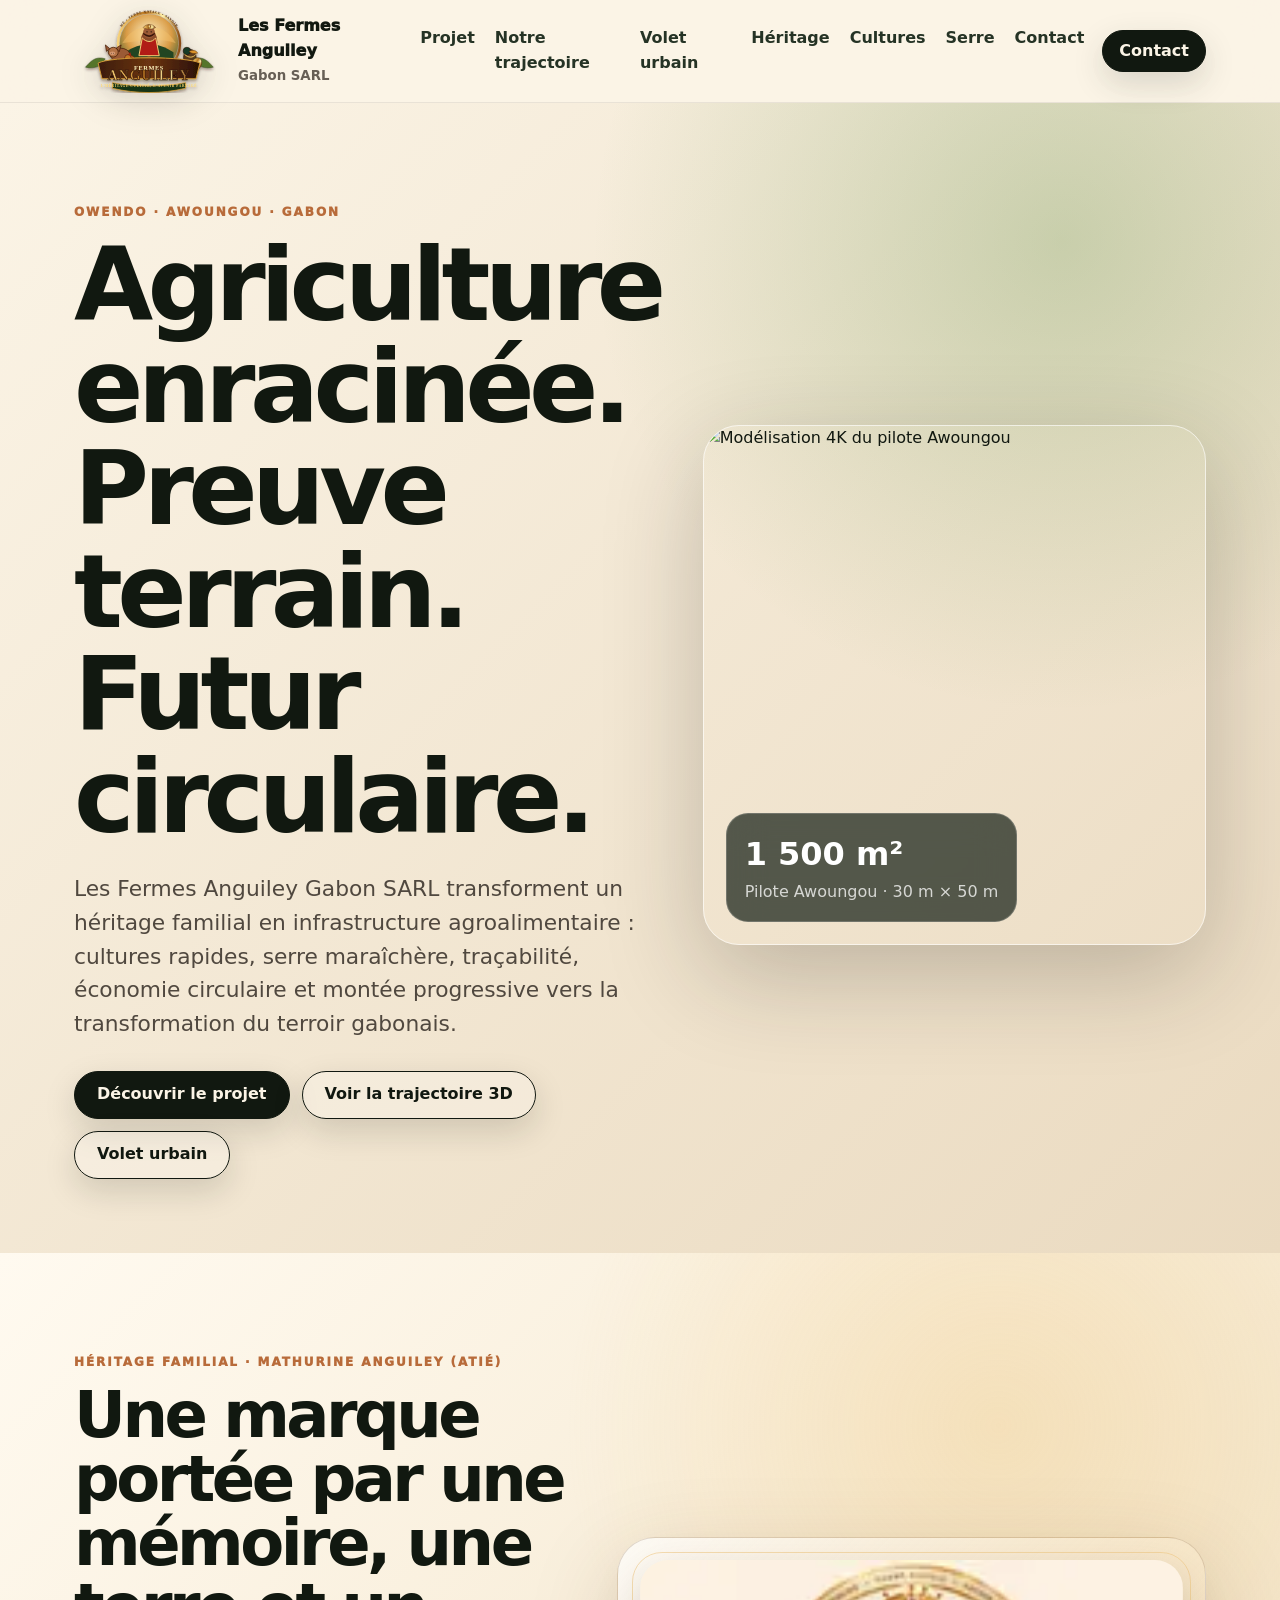
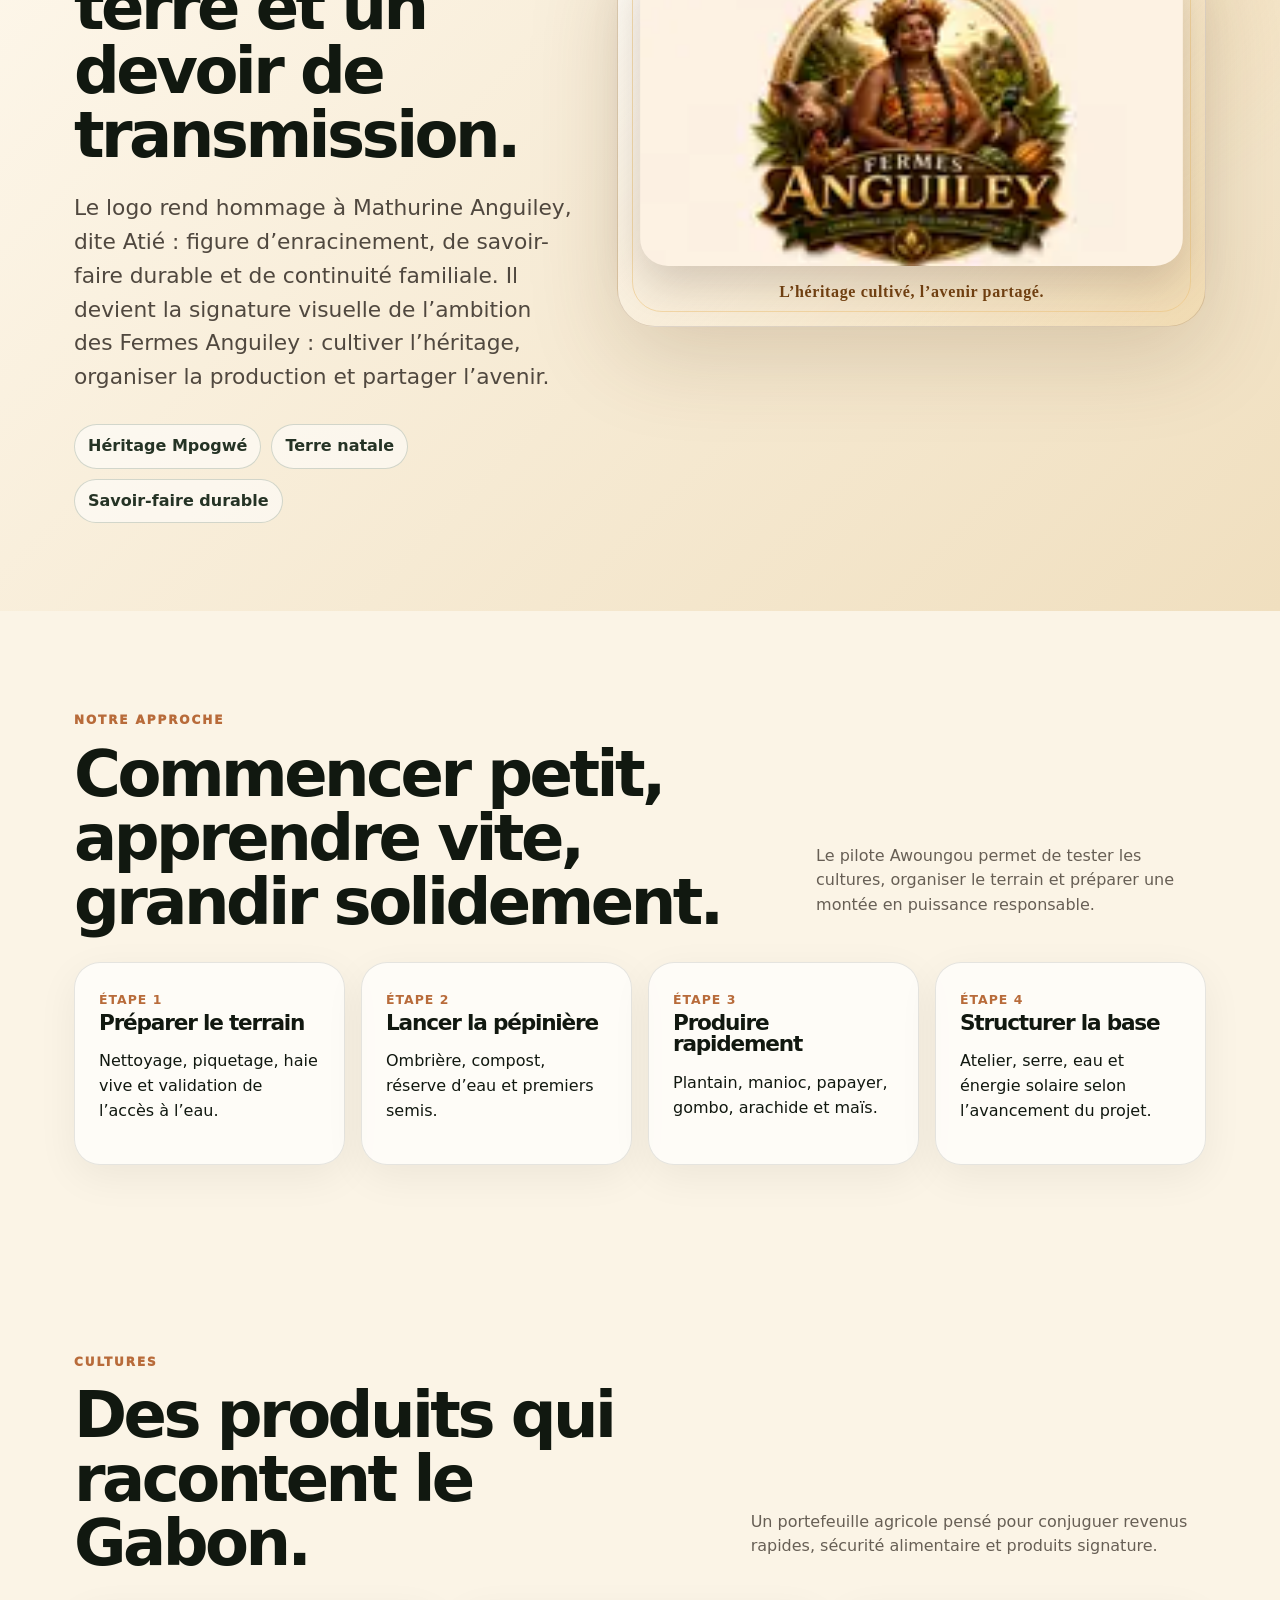
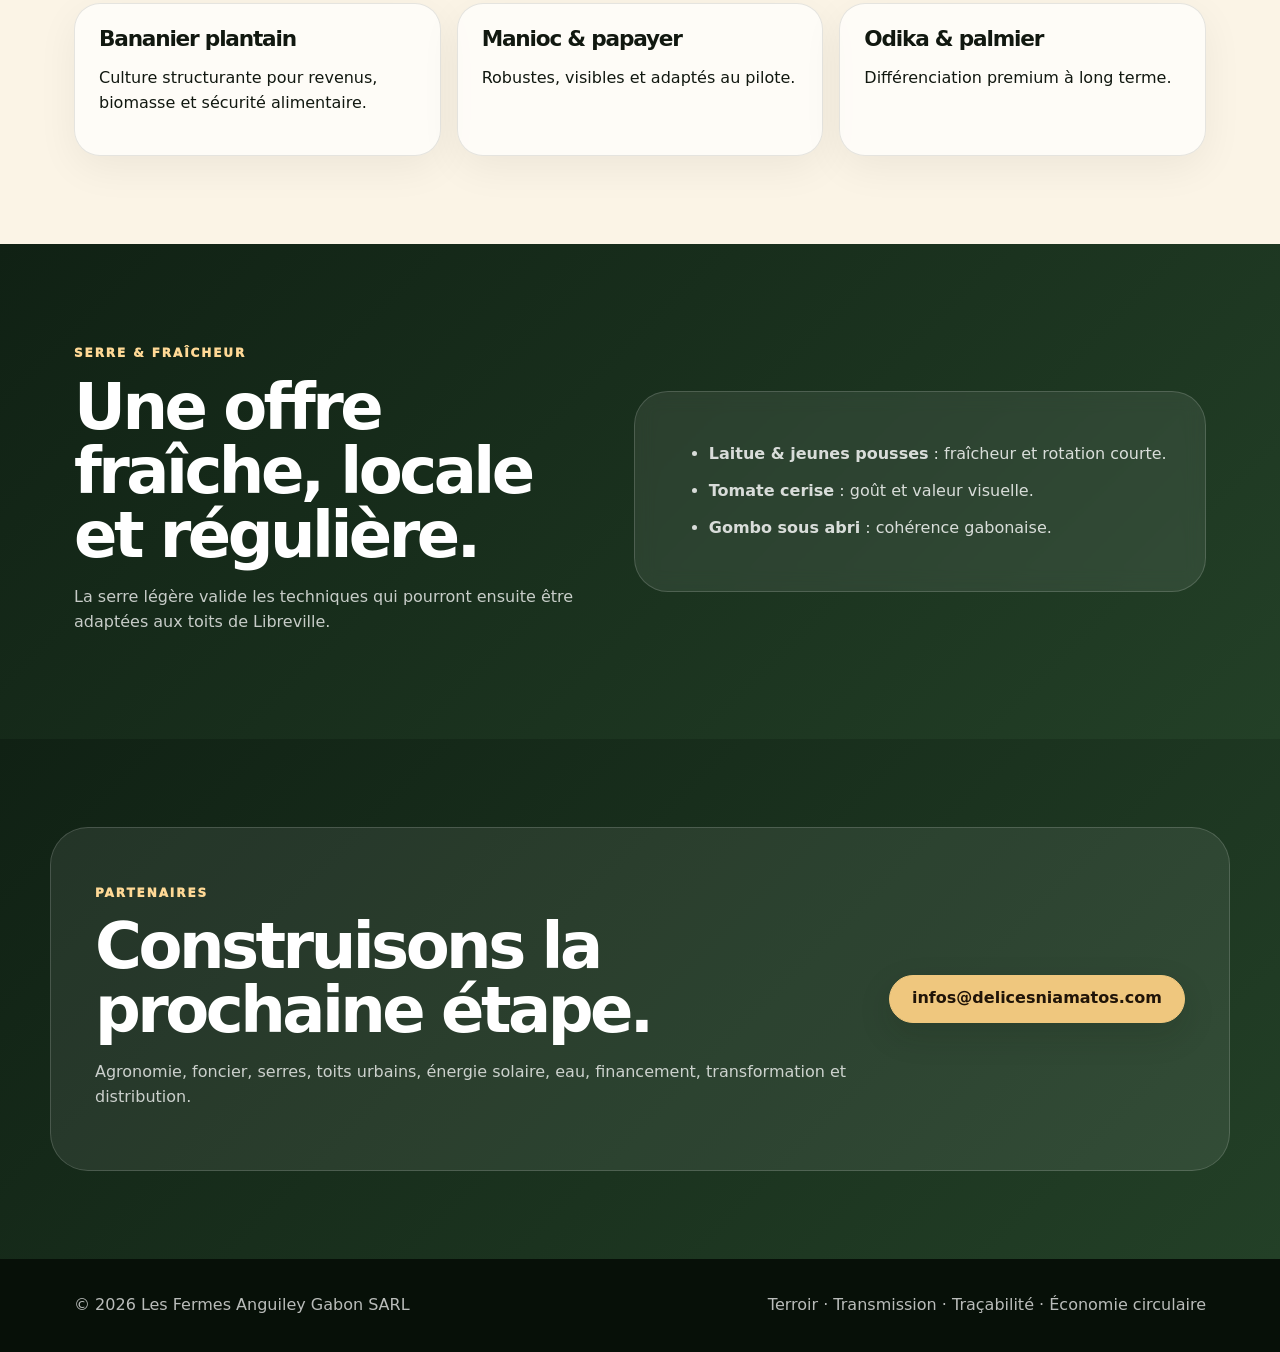
==== index.html @ ffd106e3 "Ajoute hommage Mathurine Anguiley en accueil" ====
<!doctype html>
<html lang="fr"><head><meta charset="utf-8"><meta name="viewport" content="width=device-width,initial-scale=1"><title>Les Fermes Anguiley Gabon SARL — Pilote agricole, serre & terroir gabonais</title><meta name="description" content="Site officiel des Fermes Anguiley Gabon SARL."><meta name="theme-color" content="#123f28"><link rel="icon" href="assets/logo.svg?v=mathurine-2026-08-09"><link rel="stylesheet" href="assets/styles.css?v=mathurine-2026-08-09"></head><body><header class="nav"><div class="wrap navin"><a class="brand" href="#top"><img class="logo" src="assets/logo.svg?v=mathurine-2026-08-09" alt="Logo officiel Fermes Anguiley"><span>Les Fermes Anguiley<br><small>Gabon SARL</small></span></a><nav class="menu" aria-label="Navigation principale"><a href="#preuve">Projet</a><a href="notre-trajectoire.html">Notre trajectoire</a><a href="volet-urbain.html">Volet urbain</a><a href="#mathurine">Héritage</a><a href="#cultures">Cultures</a><a href="#serre">Serre</a><a href="#partenaires">Contact</a></nav><a class="btn mini" href="mailto:infos@delicesniamatos.com">Contact</a></div></header><main id="top"><section class="hero"><div class="wrap hero-grid"><div class="hero-copy"><p class="eyebrow">Owendo · Awoungou · Gabon</p><h1>Agriculture enracinée. Preuve terrain. Futur circulaire.</h1><p class="lead">Les Fermes Anguiley Gabon SARL transforment un héritage familial en infrastructure agroalimentaire : cultures rapides, serre maraîchère, traçabilité, économie circulaire et montée progressive vers la transformation du terroir gabonais.</p><div class="actions"><a class="btn" href="#preuve">Découvrir le projet</a><a class="btn ghost" href="notre-trajectoire.html">Voir la trajectoire 3D</a><a class="btn ghost" href="volet-urbain.html">Volet urbain</a></div></div><aside class="hero-visual"><img src="https://DelicesNiamatos.github.io/amenagement-awoungou/assets/awoungou-render-bonifie-4k-github.jpg" alt="Modélisation 4K du pilote Awoungou"><div class="glass"><b>1 500 m²</b><span>Pilote Awoungou · 30 m × 50 m</span></div></aside></div></section><section id="mathurine" class="section mathurine"><div class="wrap mathurine-grid"><div class="mathurine-copy"><p class="eyebrow">Héritage familial · Mathurine Anguiley (Atié)</p><h2>Une marque portée par une mémoire, une terre et un devoir de transmission.</h2><p class="lead">Le logo rend hommage à Mathurine Anguiley, dite Atié : figure d’enracinement, de savoir-faire durable et de continuité familiale. Il devient la signature visuelle de l’ambition des Fermes Anguiley : cultiver l’héritage, organiser la production et partager l’avenir.</p><div class="heritage-points"><span>Héritage Mpogwé</span><span>Terre natale</span><span>Savoir-faire durable</span></div></div><figure class="mathurine-logo-card"><img src="assets/mathurine-anguiley-logo.svg?v=2026-08-09" alt="Logo hommage à Mathurine Anguiley Atié"><figcaption>L’héritage cultivé, l’avenir partagé.</figcaption></figure></div></section><section id="preuve" class="section proof"><div class="wrap"><div class="section-head"><div><p class="eyebrow">Notre approche</p><h2>Commencer petit, apprendre vite, grandir solidement.</h2></div><p class="headnote">Le pilote Awoungou permet de tester les cultures, organiser le terrain et préparer une montée en puissance responsable.</p></div><div class="cards four"><article><strong>Étape 1</strong><h3>Préparer le terrain</h3><p>Nettoyage, piquetage, haie vive et validation de l’accès à l’eau.</p></article><article><strong>Étape 2</strong><h3>Lancer la pépinière</h3><p>Ombrière, compost, réserve d’eau et premiers semis.</p></article><article><strong>Étape 3</strong><h3>Produire rapidement</h3><p>Plantain, manioc, papayer, gombo, arachide et maïs.</p></article><article><strong>Étape 4</strong><h3>Structurer la base</h3><p>Atelier, serre, eau et énergie solaire selon l’avancement du projet.</p></article></div></div></section><section id="cultures" class="section"><div class="wrap"><div class="section-head"><div><p class="eyebrow">Cultures</p><h2>Des produits qui racontent le Gabon.</h2></div><p class="headnote">Un portefeuille agricole pensé pour conjuguer revenus rapides, sécurité alimentaire et produits signature.</p></div><div class="cards three"><article><h3>Bananier plantain</h3><p>Culture structurante pour revenus, biomasse et sécurité alimentaire.</p></article><article><h3>Manioc & papayer</h3><p>Robustes, visibles et adaptés au pilote.</p></article><article><h3>Odika & palmier</h3><p>Différenciation premium à long terme.</p></article></div></div></section><section id="serre" class="section greenhouse"><div class="wrap split"><div><p class="eyebrow light">Serre & fraîcheur</p><h2>Une offre fraîche, locale et régulière.</h2><p class="mt">La serre légère valide les techniques qui pourront ensuite être adaptées aux toits de Libreville.</p></div><div class="system-card"><ul><li><b>Laitue & jeunes pousses</b> : fraîcheur et rotation courte.</li><li><b>Tomate cerise</b> : goût et valeur visuelle.</li><li><b>Gombo sous abri</b> : cohérence gabonaise.</li></ul></div></div></section><section id="partenaires" class="section partners"><div class="wrap contact"><div><p class="eyebrow light">Partenaires</p><h2>Construisons la prochaine étape.</h2><p class="mt">Agronomie, foncier, serres, toits urbains, énergie solaire, eau, financement, transformation et distribution.</p></div><a class="btn lightbtn" href="mailto:infos@delicesniamatos.com?subject=Partenariat%20Les%20Fermes%20Anguiley%20Gabon%20SARL">infos@delicesniamatos.com</a></div></section></main><footer><div class="wrap foot"><span>© 2026 Les Fermes Anguiley Gabon SARL</span><span>Terroir · Transmission · Traçabilité · Économie circulaire</span></div></footer></body></html>
---- assets/styles.css ----
:root{--cream:#fbf4e6;--ink:#111810;--muted:#675f55;--green:#123f28;--green2:#6f9a57;--gold:#efc77e;--clay:#b86b3a;--white:#fffaf0;--max:1180px}*{box-sizing:border-box}html{scroll-behavior:smooth}body{margin:0;background:var(--cream);color:var(--ink);font-family:Inter,ui-sans-serif,system-ui,-apple-system,Segoe UI,sans-serif;line-height:1.55}img{max-width:100%}h1,h2,h3{margin:0;line-height:1;letter-spacing:-.055em}h1{font-size:clamp(3rem,8vw,7.8rem)}h2{font-size:clamp(2.1rem,5vw,4.8rem)}h3{font-size:1.35rem}.wrap{max-width:var(--max);margin:auto;padding:0 24px}.nav{position:sticky;top:0;z-index:50;background:rgba(251,244,230,.84);backdrop-filter:blur(18px);border-bottom:1px solid rgba(17,24,16,.08)}.navin{height:102px;display:flex;align-items:center;justify-content:space-between;gap:18px}.brand{display:flex;align-items:center;gap:14px;text-decoration:none;color:inherit;font-weight:950}.logo{width:150px;height:86px;object-fit:contain;display:block;background:transparent!important;border-radius:0!important;filter:drop-shadow(0 8px 16px rgba(17,24,16,.18))}.brand small{color:var(--muted);font-weight:750}.menu{display:flex;gap:20px}.menu a{text-decoration:none;font-weight:850;color:#253325}.btn{display:inline-flex;align-items:center;justify-content:center;min-height:48px;padding:0 22px;border-radius:999px;border:1px solid var(--ink);background:var(--ink);color:var(--cream);text-decoration:none;font-weight:900;box-shadow:0 12px 32px rgba(17,24,16,.15)}.btn.ghost{background:rgba(255,255,255,.22);color:var(--ink)}.btn.mini{min-height:42px;padding:0 16px}.lightbtn{background:var(--gold);border-color:var(--gold);color:#201408}.hero{position:relative;overflow:hidden;padding:88px 0 74px;background:radial-gradient(circle at 83% 12%,rgba(111,154,87,.32),transparent 32%),linear-gradient(135deg,#fbf4e6,#eadac0)}.hero-grid,.split{display:grid;grid-template-columns:.95fr 1.05fr;gap:42px;align-items:center}.eyebrow{letter-spacing:.16em;text-transform:uppercase;font-size:.75rem;font-weight:950;color:var(--clay)}.eyebrow.light{color:#ffd996}.lead{font-size:clamp(1.08rem,2vw,1.36rem);max-width:720px;margin:24px 0 30px;color:#50483f}.actions{display:flex;gap:12px;flex-wrap:wrap}.hero-visual{position:relative;border-radius:36px;overflow:hidden;min-height:520px;box-shadow:0 30px 100px rgba(32,30,20,.24);border:1px solid rgba(255,255,255,.62)}.hero-visual img{width:100%;height:100%;position:absolute;inset:0;object-fit:cover}.glass{position:absolute;left:22px;bottom:22px;background:rgba(10,22,13,.68);border:1px solid rgba(255,255,255,.18);backdrop-filter:blur(18px);color:#fff;border-radius:22px;padding:16px 18px}.glass b{font-size:2rem;display:block}.glass span{color:rgba(255,255,255,.76)}.section{padding:88px 0}.section-head{display:flex;align-items:end;justify-content:space-between;gap:28px;margin-bottom:28px}.headnote{max-width:480px;color:var(--muted)}.mt{margin-top:18px}.cards{display:grid;gap:16px}.cards.four{grid-template-columns:repeat(4,1fr)}.cards.three{grid-template-columns:repeat(3,1fr)}.cards article{background:rgba(255,255,255,.68);border:1px solid rgba(17,24,16,.1);border-radius:26px;padding:24px;box-shadow:0 12px 42px rgba(17,24,16,.06)}.cards strong{color:var(--clay);letter-spacing:.08em;text-transform:uppercase;font-size:.78rem}.greenhouse,.partners{background:linear-gradient(135deg,#102114,#234027);color:#fff}.greenhouse p,.partners p{color:rgba(255,255,255,.76)}.system-card{border:1px solid rgba(255,255,255,.16);border-radius:34px;background:rgba(255,255,255,.08);padding:34px;backdrop-filter:blur(10px)}.system-card li{margin:12px 0;color:rgba(255,255,255,.82)}.contact{display:flex;align-items:center;justify-content:space-between;gap:24px;background:rgba(255,255,255,.08);border:1px solid rgba(255,255,255,.16);border-radius:38px;padding:44px}footer{padding:34px 0;background:#071008;color:rgba(255,255,255,.72)}.foot{display:flex;justify-content:space-between;gap:20px;flex-wrap:wrap}@media(max-width:980px){.menu{display:none}.hero-grid,.split{grid-template-columns:1fr}.hero-visual{min-height:420px}.cards.four,.cards.three{grid-template-columns:1fr 1fr}.section-head{align-items:start;flex-direction:column}.contact{align-items:start;flex-direction:column}}@media(max-width:620px){.wrap{padding:0 18px}.navin{height:88px}.brand span{font-size:.82rem}.logo{width:104px;height:58px}.hero{padding:58px 0}.section{padding:62px 0}.cards.four,.cards.three{grid-template-columns:1fr}.hero-visual{min-height:330px}.contact{padding:26px;border-radius:28px}h1{font-size:clamp(2.65rem,15vw,4.8rem)}}
.mathurine{background:radial-gradient(circle at 78% 18%,rgba(239,199,126,.32),transparent 34%),linear-gradient(135deg,#fffaf0,#f0dfbf);overflow:hidden}.mathurine-grid{display:grid;grid-template-columns:.92fr 1.08fr;gap:42px;align-items:center}.mathurine-copy h2{max-width:780px}.mathurine-logo-card{margin:0;position:relative;border-radius:38px;padding:22px;background:linear-gradient(135deg,rgba(255,255,255,.72),rgba(239,199,126,.28));border:1px solid rgba(90,54,18,.18);box-shadow:0 28px 90px rgba(90,54,18,.18)}.mathurine-logo-card:before{content:"";position:absolute;inset:14px;border-radius:30px;border:1px solid rgba(239,199,126,.55);pointer-events:none}.mathurine-logo-card img{display:block;width:100%;height:auto;border-radius:28px;object-fit:contain;filter:drop-shadow(0 18px 22px rgba(42,18,3,.18))}.mathurine-logo-card figcaption{text-align:center;margin-top:14px;font-family:Georgia,Times New Roman,serif;font-weight:800;color:#744313;letter-spacing:.04em}.heritage-points{display:flex;gap:10px;flex-wrap:wrap;margin-top:22px}.heritage-points span{border:1px solid rgba(18,63,40,.18);background:rgba(255,255,255,.55);border-radius:999px;padding:9px 13px;font-weight:900;color:#253325}@media(max-width:980px){.mathurine-grid{grid-template-columns:1fr}.mathurine-logo-card{order:-1}}@media(max-width:620px){.mathurine-logo-card{padding:12px;border-radius:26px}.mathurine-logo-card img{border-radius:20px}}
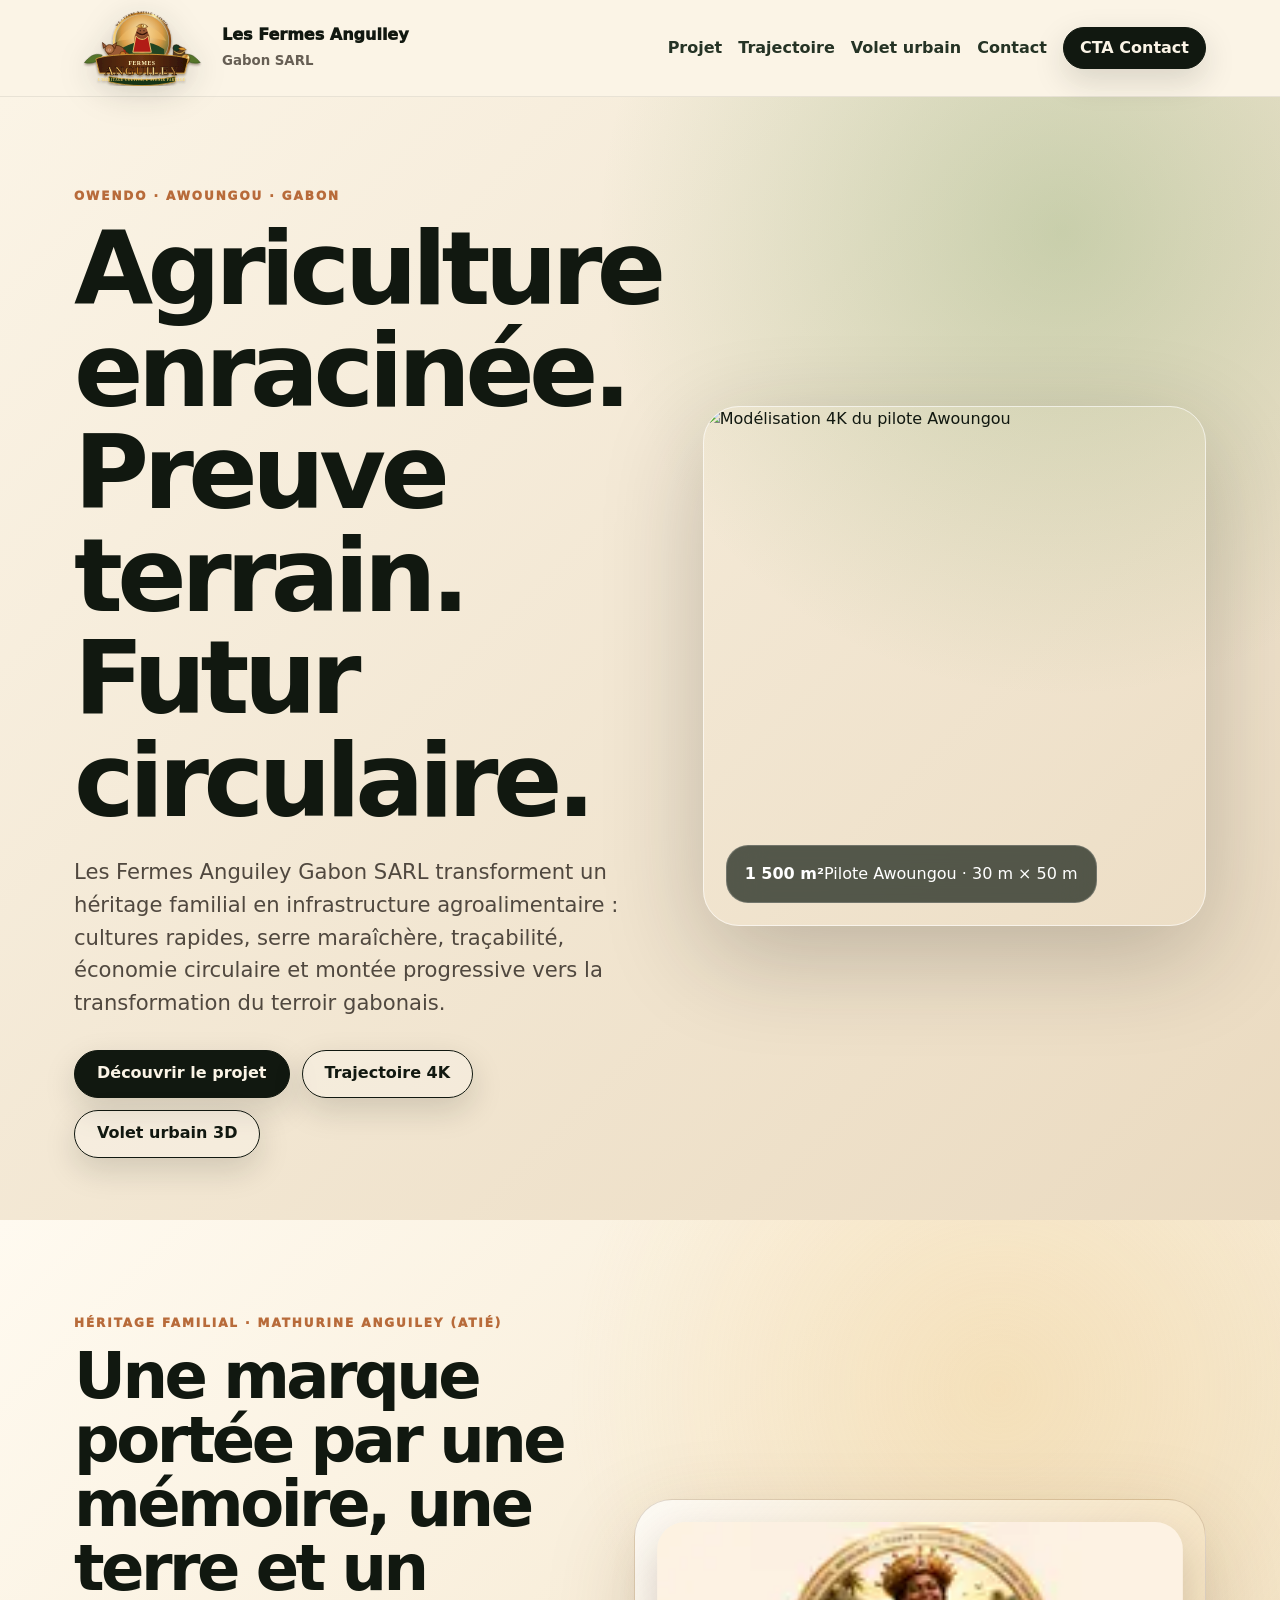
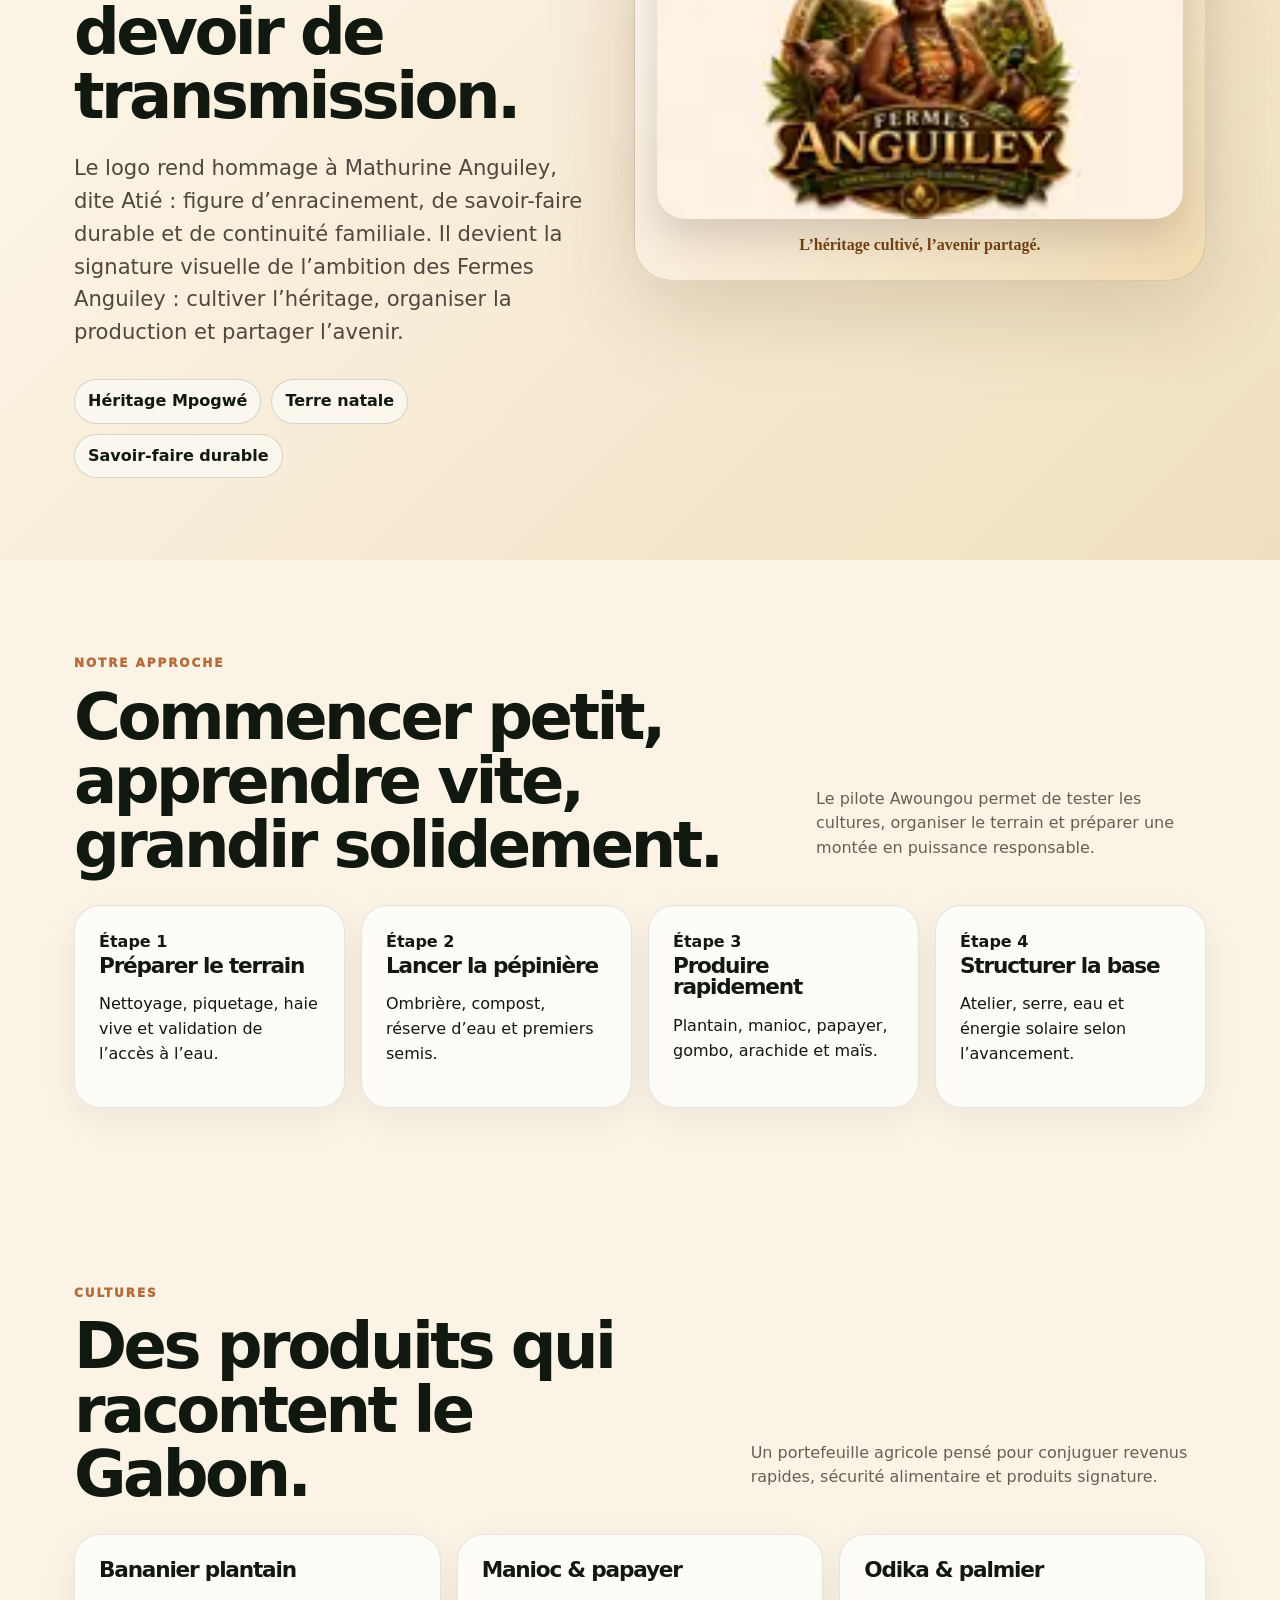
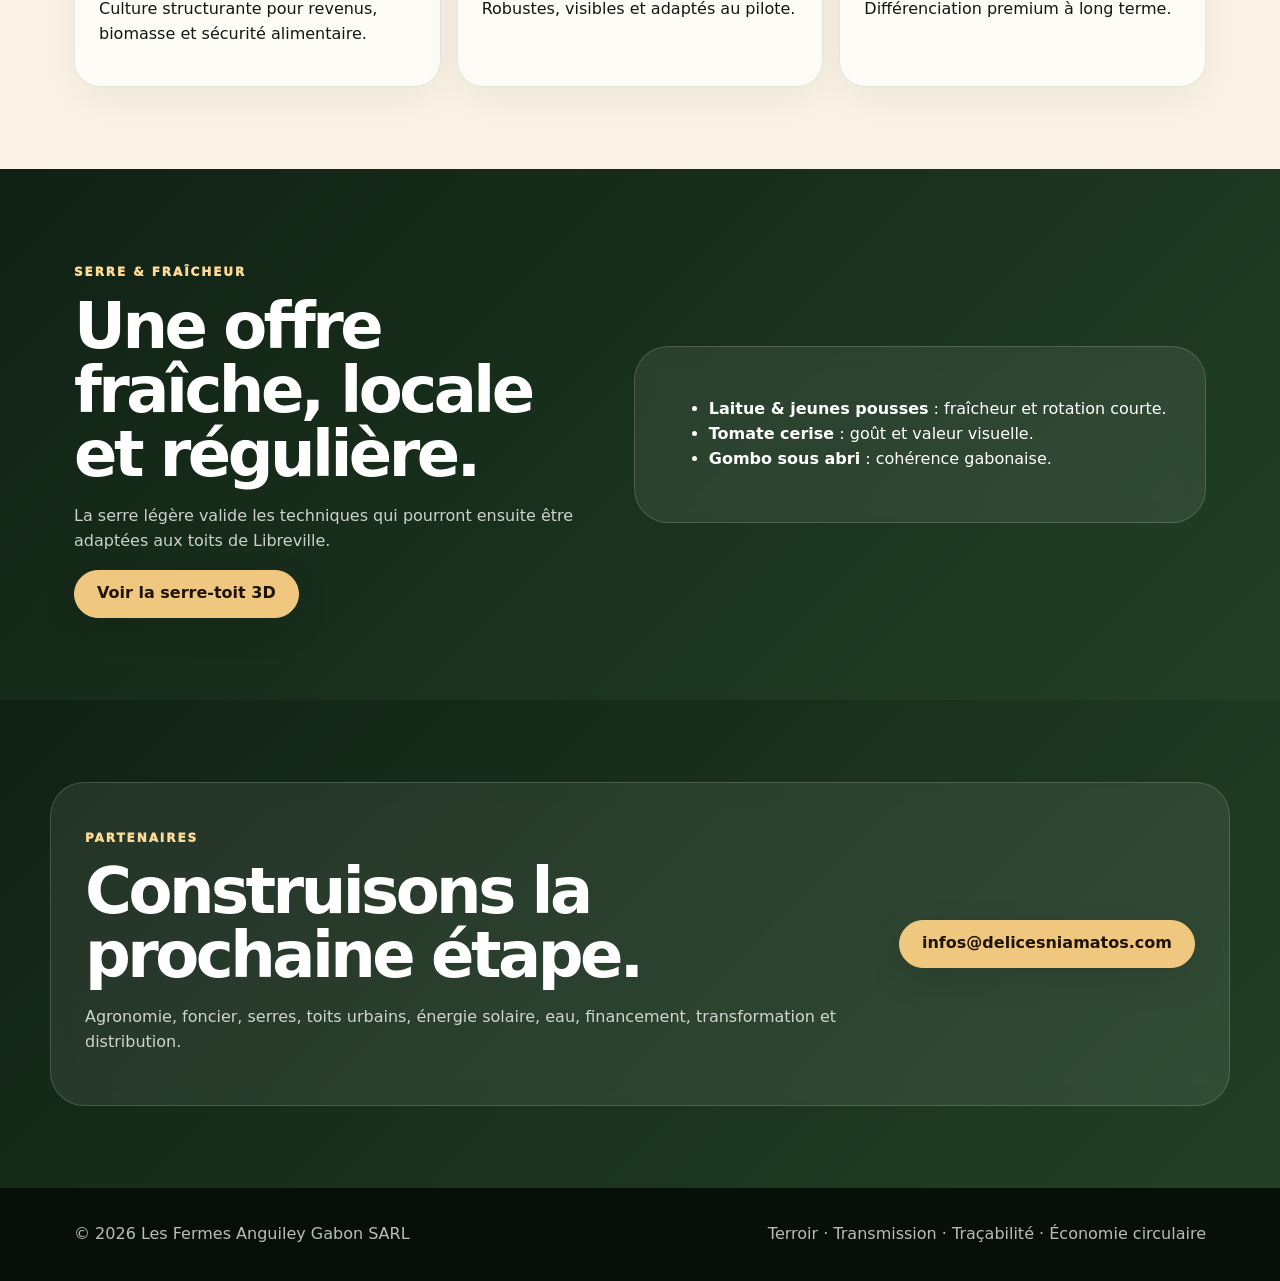
==== commit 7d462d78: "Répare la navigation mobile et la 3D urbaine" ====
--- a/index.html
+++ b/index.html
@@ -1,2 +1 @@
-<!doctype html>
-<html lang="fr"><head><meta charset="utf-8"><meta name="viewport" content="width=device-width,initial-scale=1"><title>Les Fermes Anguiley Gabon SARL — Pilote agricole, serre & terroir gabonais</title><meta name="description" content="Site officiel des Fermes Anguiley Gabon SARL."><meta name="theme-color" content="#123f28"><link rel="icon" href="assets/logo.svg?v=mathurine-2026-08-09"><link rel="stylesheet" href="assets/styles.css?v=mathurine-2026-08-09"></head><body><header class="nav"><div class="wrap navin"><a class="brand" href="#top"><img class="logo" src="assets/logo.svg?v=mathurine-2026-08-09" alt="Logo officiel Fermes Anguiley"><span>Les Fermes Anguiley<br><small>Gabon SARL</small></span></a><nav class="menu" aria-label="Navigation principale"><a href="#preuve">Projet</a><a href="notre-trajectoire.html">Notre trajectoire</a><a href="volet-urbain.html">Volet urbain</a><a href="#mathurine">Héritage</a><a href="#cultures">Cultures</a><a href="#serre">Serre</a><a href="#partenaires">Contact</a></nav><a class="btn mini" href="mailto:infos@delicesniamatos.com">Contact</a></div></header><main id="top"><section class="hero"><div class="wrap hero-grid"><div class="hero-copy"><p class="eyebrow">Owendo · Awoungou · Gabon</p><h1>Agriculture enracinée. Preuve terrain. Futur circulaire.</h1><p class="lead">Les Fermes Anguiley Gabon SARL transforment un héritage familial en infrastructure agroalimentaire : cultures rapides, serre maraîchère, traçabilité, économie circulaire et montée progressive vers la transformation du terroir gabonais.</p><div class="actions"><a class="btn" href="#preuve">Découvrir le projet</a><a class="btn ghost" href="notre-trajectoire.html">Voir la trajectoire 3D</a><a class="btn ghost" href="volet-urbain.html">Volet urbain</a></div></div><aside class="hero-visual"><img src="https://DelicesNiamatos.github.io/amenagement-awoungou/assets/awoungou-render-bonifie-4k-github.jpg" alt="Modélisation 4K du pilote Awoungou"><div class="glass"><b>1 500 m²</b><span>Pilote Awoungou · 30 m × 50 m</span></div></aside></div></section><section id="mathurine" class="section mathurine"><div class="wrap mathurine-grid"><div class="mathurine-copy"><p class="eyebrow">Héritage familial · Mathurine Anguiley (Atié)</p><h2>Une marque portée par une mémoire, une terre et un devoir de transmission.</h2><p class="lead">Le logo rend hommage à Mathurine Anguiley, dite Atié : figure d’enracinement, de savoir-faire durable et de continuité familiale. Il devient la signature visuelle de l’ambition des Fermes Anguiley : cultiver l’héritage, organiser la production et partager l’avenir.</p><div class="heritage-points"><span>Héritage Mpogwé</span><span>Terre natale</span><span>Savoir-faire durable</span></div></div><figure class="mathurine-logo-card"><img src="assets/mathurine-anguiley-logo.svg?v=2026-08-09" alt="Logo hommage à Mathurine Anguiley Atié"><figcaption>L’héritage cultivé, l’avenir partagé.</figcaption></figure></div></section><section id="preuve" class="section proof"><div class="wrap"><div class="section-head"><div><p class="eyebrow">Notre approche</p><h2>Commencer petit, apprendre vite, grandir solidement.</h2></div><p class="headnote">Le pilote Awoungou permet de tester les cultures, organiser le terrain et préparer une montée en puissance responsable.</p></div><div class="cards four"><article><strong>Étape 1</strong><h3>Préparer le terrain</h3><p>Nettoyage, piquetage, haie vive et validation de l’accès à l’eau.</p></article><article><strong>Étape 2</strong><h3>Lancer la pépinière</h3><p>Ombrière, compost, réserve d’eau et premiers semis.</p></article><article><strong>Étape 3</strong><h3>Produire rapidement</h3><p>Plantain, manioc, papayer, gombo, arachide et maïs.</p></article><article><strong>Étape 4</strong><h3>Structurer la base</h3><p>Atelier, serre, eau et énergie solaire selon l’avancement du projet.</p></article></div></div></section><section id="cultures" class="section"><div class="wrap"><div class="section-head"><div><p class="eyebrow">Cultures</p><h2>Des produits qui racontent le Gabon.</h2></div><p class="headnote">Un portefeuille agricole pensé pour conjuguer revenus rapides, sécurité alimentaire et produits signature.</p></div><div class="cards three"><article><h3>Bananier plantain</h3><p>Culture structurante pour revenus, biomasse et sécurité alimentaire.</p></article><article><h3>Manioc & papayer</h3><p>Robustes, visibles et adaptés au pilote.</p></article><article><h3>Odika & palmier</h3><p>Différenciation premium à long terme.</p></article></div></div></section><section id="serre" class="section greenhouse"><div class="wrap split"><div><p class="eyebrow light">Serre & fraîcheur</p><h2>Une offre fraîche, locale et régulière.</h2><p class="mt">La serre légère valide les techniques qui pourront ensuite être adaptées aux toits de Libreville.</p></div><div class="system-card"><ul><li><b>Laitue & jeunes pousses</b> : fraîcheur et rotation courte.</li><li><b>Tomate cerise</b> : goût et valeur visuelle.</li><li><b>Gombo sous abri</b> : cohérence gabonaise.</li></ul></div></div></section><section id="partenaires" class="section partners"><div class="wrap contact"><div><p class="eyebrow light">Partenaires</p><h2>Construisons la prochaine étape.</h2><p class="mt">Agronomie, foncier, serres, toits urbains, énergie solaire, eau, financement, transformation et distribution.</p></div><a class="btn lightbtn" href="mailto:infos@delicesniamatos.com?subject=Partenariat%20Les%20Fermes%20Anguiley%20Gabon%20SARL">infos@delicesniamatos.com</a></div></section></main><footer><div class="wrap foot"><span>© 2026 Les Fermes Anguiley Gabon SARL</span><span>Terroir · Transmission · Traçabilité · Économie circulaire</span></div></footer></body></html>
+<!doctype html><html lang="fr"><head><meta charset="utf-8"><meta name="viewport" content="width=device-width,initial-scale=1"><title>Les Fermes Anguiley Gabon SARL — Pilote agricole, serre & terroir gabonais</title><meta name="description" content="Site officiel des Fermes Anguiley Gabon SARL."><meta name="theme-color" content="#123f28"><link rel="icon" href="assets/logo.svg?v=responsive-final-2026-08-09"><link rel="stylesheet" href="assets/styles.css?v=responsive-final-2026-08-09"></head><body><header class="nav"><div class="wrap navin"><a class="brand" href="index.html#top"><img class="logo" src="assets/logo.svg?v=responsive-final-2026-08-09" alt="Logo officiel Fermes Anguiley"><span>Les Fermes Anguiley<br><small>Gabon SARL</small></span></a><button class="nav-toggle" aria-label="Ouvrir le menu" onclick="document.body.classList.toggle('menu-open')">☰</button><nav class="menu" aria-label="Navigation principale"><div class="nav-group"><a href="index.html#preuve">Projet</a><div class="submenu"><a href="index.html#mathurine">Héritage Mathurine</a><a href="index.html#cultures">Cultures</a><a href="index.html#serre">Serre Awoungou</a></div></div><div class="nav-group"><a href="notre-trajectoire.html">Trajectoire</a><div class="submenu"><a href="notre-trajectoire.html">Vision 4K</a><a href="volet-urbain.html#module">Module urbain 3D</a></div></div><div class="nav-group"><a href="volet-urbain.html">Volet urbain</a><div class="submenu"><a href="volet-urbain.html#module">Serre-toit 3D</a><a href="volet-urbain.html#charges">Charges</a><a href="volet-urbain.html#phases">Phases U0–U2</a></div></div><a href="index.html#partenaires">Contact</a><a class="btn mini" href="mailto:infos@delicesniamatos.com">CTA Contact</a></nav></div></header><main id="top"><section class="hero"><div class="wrap hero-grid"><div><p class="eyebrow">Owendo · Awoungou · Gabon</p><h1>Agriculture enracinée. Preuve terrain. Futur circulaire.</h1><p class="lead">Les Fermes Anguiley Gabon SARL transforment un héritage familial en infrastructure agroalimentaire : cultures rapides, serre maraîchère, traçabilité, économie circulaire et montée progressive vers la transformation du terroir gabonais.</p><div class="actions"><a class="btn" href="#preuve">Découvrir le projet</a><a class="btn ghost" href="notre-trajectoire.html">Trajectoire 4K</a><a class="btn ghost" href="volet-urbain.html#module">Volet urbain 3D</a></div></div><aside class="hero-visual"><img src="https://DelicesNiamatos.github.io/amenagement-awoungou/assets/awoungou-render-bonifie-4k-github.jpg" alt="Modélisation 4K du pilote Awoungou"><div class="glass"><b>1 500 m²</b><span>Pilote Awoungou · 30 m × 50 m</span></div></aside></div></section><section id="mathurine" class="section mathurine"><div class="wrap mathurine-grid"><div><p class="eyebrow">Héritage familial · Mathurine Anguiley (Atié)</p><h2>Une marque portée par une mémoire, une terre et un devoir de transmission.</h2><p class="lead">Le logo rend hommage à Mathurine Anguiley, dite Atié : figure d’enracinement, de savoir-faire durable et de continuité familiale. Il devient la signature visuelle de l’ambition des Fermes Anguiley : cultiver l’héritage, organiser la production et partager l’avenir.</p><div class="heritage-points"><span>Héritage Mpogwé</span><span>Terre natale</span><span>Savoir-faire durable</span></div></div><figure class="mathurine-logo-card"><img src="assets/mathurine-anguiley-logo.svg?v=2026-08-09" alt="Logo hommage à Mathurine Anguiley Atié"><figcaption>L’héritage cultivé, l’avenir partagé.</figcaption></figure></div></section><section id="preuve" class="section proof"><div class="wrap"><div class="section-head"><div><p class="eyebrow">Notre approche</p><h2>Commencer petit, apprendre vite, grandir solidement.</h2></div><p class="headnote">Le pilote Awoungou permet de tester les cultures, organiser le terrain et préparer une montée en puissance responsable.</p></div><div class="cards four"><article><strong>Étape 1</strong><h3>Préparer le terrain</h3><p>Nettoyage, piquetage, haie vive et validation de l’accès à l’eau.</p></article><article><strong>Étape 2</strong><h3>Lancer la pépinière</h3><p>Ombrière, compost, réserve d’eau et premiers semis.</p></article><article><strong>Étape 3</strong><h3>Produire rapidement</h3><p>Plantain, manioc, papayer, gombo, arachide et maïs.</p></article><article><strong>Étape 4</strong><h3>Structurer la base</h3><p>Atelier, serre, eau et énergie solaire selon l’avancement.</p></article></div></div></section><section id="cultures" class="section"><div class="wrap"><div class="section-head"><div><p class="eyebrow">Cultures</p><h2>Des produits qui racontent le Gabon.</h2></div><p class="headnote">Un portefeuille agricole pensé pour conjuguer revenus rapides, sécurité alimentaire et produits signature.</p></div><div class="cards three"><article><h3>Bananier plantain</h3><p>Culture structurante pour revenus, biomasse et sécurité alimentaire.</p></article><article><h3>Manioc & papayer</h3><p>Robustes, visibles et adaptés au pilote.</p></article><article><h3>Odika & palmier</h3><p>Différenciation premium à long terme.</p></article></div></div></section><section id="serre" class="section greenhouse"><div class="wrap split"><div><p class="eyebrow light">Serre & fraîcheur</p><h2>Une offre fraîche, locale et régulière.</h2><p class="mt">La serre légère valide les techniques qui pourront ensuite être adaptées aux toits de Libreville.</p><div class="page-cta"><a class="btn lightbtn" href="volet-urbain.html#module">Voir la serre-toit 3D</a></div></div><div class="system-card"><ul><li><b>Laitue & jeunes pousses</b> : fraîcheur et rotation courte.</li><li><b>Tomate cerise</b> : goût et valeur visuelle.</li><li><b>Gombo sous abri</b> : cohérence gabonaise.</li></ul></div></div></section><section id="partenaires" class="section partners"><div class="wrap contact"><div><p class="eyebrow light">Partenaires</p><h2>Construisons la prochaine étape.</h2><p class="mt">Agronomie, foncier, serres, toits urbains, énergie solaire, eau, financement, transformation et distribution.</p></div><a class="btn lightbtn" href="mailto:infos@delicesniamatos.com?subject=Partenariat%20Les%20Fermes%20Anguiley%20Gabon%20SARL">infos@delicesniamatos.com</a></div></section></main><footer><div class="wrap foot"><span>© 2026 Les Fermes Anguiley Gabon SARL</span><span>Terroir · Transmission · Traçabilité · Économie circulaire</span></div></footer></body></html>
--- a/assets/styles.css
+++ b/assets/styles.css
@@ -1,2 +1 @@
-:root{--cream:#fbf4e6;--ink:#111810;--muted:#675f55;--green:#123f28;--green2:#6f9a57;--gold:#efc77e;--clay:#b86b3a;--white:#fffaf0;--max:1180px}*{box-sizing:border-box}html{scroll-behavior:smooth}body{margin:0;background:var(--cream);color:var(--ink);font-family:Inter,ui-sans-serif,system-ui,-apple-system,Segoe UI,sans-serif;line-height:1.55}img{max-width:100%}h1,h2,h3{margin:0;line-height:1;letter-spacing:-.055em}h1{font-size:clamp(3rem,8vw,7.8rem)}h2{font-size:clamp(2.1rem,5vw,4.8rem)}h3{font-size:1.35rem}.wrap{max-width:var(--max);margin:auto;padding:0 24px}.nav{position:sticky;top:0;z-index:50;background:rgba(251,244,230,.84);backdrop-filter:blur(18px);border-bottom:1px solid rgba(17,24,16,.08)}.navin{height:102px;display:flex;align-items:center;justify-content:space-between;gap:18px}.brand{display:flex;align-items:center;gap:14px;text-decoration:none;color:inherit;font-weight:950}.logo{width:150px;height:86px;object-fit:contain;display:block;background:transparent!important;border-radius:0!important;filter:drop-shadow(0 8px 16px rgba(17,24,16,.18))}.brand small{color:var(--muted);font-weight:750}.menu{display:flex;gap:20px}.menu a{text-decoration:none;font-weight:850;color:#253325}.btn{display:inline-flex;align-items:center;justify-content:center;min-height:48px;padding:0 22px;border-radius:999px;border:1px solid var(--ink);background:var(--ink);color:var(--cream);text-decoration:none;font-weight:900;box-shadow:0 12px 32px rgba(17,24,16,.15)}.btn.ghost{background:rgba(255,255,255,.22);color:var(--ink)}.btn.mini{min-height:42px;padding:0 16px}.lightbtn{background:var(--gold);border-color:var(--gold);color:#201408}.hero{position:relative;overflow:hidden;padding:88px 0 74px;background:radial-gradient(circle at 83% 12%,rgba(111,154,87,.32),transparent 32%),linear-gradient(135deg,#fbf4e6,#eadac0)}.hero-grid,.split{display:grid;grid-template-columns:.95fr 1.05fr;gap:42px;align-items:center}.eyebrow{letter-spacing:.16em;text-transform:uppercase;font-size:.75rem;font-weight:950;color:var(--clay)}.eyebrow.light{color:#ffd996}.lead{font-size:clamp(1.08rem,2vw,1.36rem);max-width:720px;margin:24px 0 30px;color:#50483f}.actions{display:flex;gap:12px;flex-wrap:wrap}.hero-visual{position:relative;border-radius:36px;overflow:hidden;min-height:520px;box-shadow:0 30px 100px rgba(32,30,20,.24);border:1px solid rgba(255,255,255,.62)}.hero-visual img{width:100%;height:100%;position:absolute;inset:0;object-fit:cover}.glass{position:absolute;left:22px;bottom:22px;background:rgba(10,22,13,.68);border:1px solid rgba(255,255,255,.18);backdrop-filter:blur(18px);color:#fff;border-radius:22px;padding:16px 18px}.glass b{font-size:2rem;display:block}.glass span{color:rgba(255,255,255,.76)}.section{padding:88px 0}.section-head{display:flex;align-items:end;justify-content:space-between;gap:28px;margin-bottom:28px}.headnote{max-width:480px;color:var(--muted)}.mt{margin-top:18px}.cards{display:grid;gap:16px}.cards.four{grid-template-columns:repeat(4,1fr)}.cards.three{grid-template-columns:repeat(3,1fr)}.cards article{background:rgba(255,255,255,.68);border:1px solid rgba(17,24,16,.1);border-radius:26px;padding:24px;box-shadow:0 12px 42px rgba(17,24,16,.06)}.cards strong{color:var(--clay);letter-spacing:.08em;text-transform:uppercase;font-size:.78rem}.greenhouse,.partners{background:linear-gradient(135deg,#102114,#234027);color:#fff}.greenhouse p,.partners p{color:rgba(255,255,255,.76)}.system-card{border:1px solid rgba(255,255,255,.16);border-radius:34px;background:rgba(255,255,255,.08);padding:34px;backdrop-filter:blur(10px)}.system-card li{margin:12px 0;color:rgba(255,255,255,.82)}.contact{display:flex;align-items:center;justify-content:space-between;gap:24px;background:rgba(255,255,255,.08);border:1px solid rgba(255,255,255,.16);border-radius:38px;padding:44px}footer{padding:34px 0;background:#071008;color:rgba(255,255,255,.72)}.foot{display:flex;justify-content:space-between;gap:20px;flex-wrap:wrap}@media(max-width:980px){.menu{display:none}.hero-grid,.split{grid-template-columns:1fr}.hero-visual{min-height:420px}.cards.four,.cards.three{grid-template-columns:1fr 1fr}.section-head{align-items:start;flex-direction:column}.contact{align-items:start;flex-direction:column}}@media(max-width:620px){.wrap{padding:0 18px}.navin{height:88px}.brand span{font-size:.82rem}.logo{width:104px;height:58px}.hero{padding:58px 0}.section{padding:62px 0}.cards.four,.cards.three{grid-template-columns:1fr}.hero-visual{min-height:330px}.contact{padding:26px;border-radius:28px}h1{font-size:clamp(2.65rem,15vw,4.8rem)}}
-.mathurine{background:radial-gradient(circle at 78% 18%,rgba(239,199,126,.32),transparent 34%),linear-gradient(135deg,#fffaf0,#f0dfbf);overflow:hidden}.mathurine-grid{display:grid;grid-template-columns:.92fr 1.08fr;gap:42px;align-items:center}.mathurine-copy h2{max-width:780px}.mathurine-logo-card{margin:0;position:relative;border-radius:38px;padding:22px;background:linear-gradient(135deg,rgba(255,255,255,.72),rgba(239,199,126,.28));border:1px solid rgba(90,54,18,.18);box-shadow:0 28px 90px rgba(90,54,18,.18)}.mathurine-logo-card:before{content:"";position:absolute;inset:14px;border-radius:30px;border:1px solid rgba(239,199,126,.55);pointer-events:none}.mathurine-logo-card img{display:block;width:100%;height:auto;border-radius:28px;object-fit:contain;filter:drop-shadow(0 18px 22px rgba(42,18,3,.18))}.mathurine-logo-card figcaption{text-align:center;margin-top:14px;font-family:Georgia,Times New Roman,serif;font-weight:800;color:#744313;letter-spacing:.04em}.heritage-points{display:flex;gap:10px;flex-wrap:wrap;margin-top:22px}.heritage-points span{border:1px solid rgba(18,63,40,.18);background:rgba(255,255,255,.55);border-radius:999px;padding:9px 13px;font-weight:900;color:#253325}@media(max-width:980px){.mathurine-grid{grid-template-columns:1fr}.mathurine-logo-card{order:-1}}@media(max-width:620px){.mathurine-logo-card{padding:12px;border-radius:26px}.mathurine-logo-card img{border-radius:20px}}
+:root{--cream:#fbf4e6;--ink:#111810;--muted:#675f55;--green:#123f28;--gold:#efc77e;--clay:#b86b3a;--max:1180px}*{box-sizing:border-box}html{scroll-behavior:smooth}body{margin:0;background:var(--cream);color:var(--ink);font-family:Inter,ui-sans-serif,system-ui,-apple-system,Segoe UI,sans-serif;line-height:1.55;overflow-x:hidden}img{max-width:100%}h1,h2,h3{margin:0;line-height:1;letter-spacing:-.055em}h1{font-size:clamp(2.6rem,8vw,7.2rem)}h2{font-size:clamp(2rem,5vw,4.6rem)}h3{font-size:1.35rem}.wrap{max-width:var(--max);margin:auto;padding:0 24px}.nav{position:sticky;top:0;z-index:100;background:rgba(251,244,230,.9);backdrop-filter:blur(18px);border-bottom:1px solid rgba(17,24,16,.08)}.navin{min-height:96px;display:flex;align-items:center;justify-content:space-between;gap:16px;position:relative}.brand{display:flex;align-items:center;gap:12px;text-decoration:none;color:inherit;font-weight:950}.logo{width:136px;height:78px;object-fit:contain;display:block;filter:drop-shadow(0 8px 16px rgba(17,24,16,.18))}.brand small{color:var(--muted);font-weight:750}.menu{display:flex;align-items:center;gap:16px}.menu a{text-decoration:none;font-weight:850;color:#253325}.nav-toggle{display:none;border:1px solid rgba(17,24,16,.18);background:#fffaf0;border-radius:14px;font-size:1.45rem;padding:8px 12px}.nav-group{position:relative}.submenu{display:none;position:absolute;top:100%;left:0;min-width:230px;background:rgba(255,250,240,.98);border:1px solid rgba(17,24,16,.12);border-radius:18px;padding:10px;box-shadow:0 18px 50px rgba(17,24,16,.16)}.submenu a{display:block;padding:9px 10px;border-radius:12px}.nav-group:hover .submenu,.nav-group:focus-within .submenu{display:block}.btn{display:inline-flex;align-items:center;justify-content:center;min-height:48px;padding:0 22px;border-radius:999px;border:1px solid var(--ink);background:var(--ink);color:var(--cream)!important;text-decoration:none;font-weight:900;box-shadow:0 12px 32px rgba(17,24,16,.15)}.btn.ghost{background:rgba(255,255,255,.22);color:var(--ink)!important}.btn.mini{min-height:42px;padding:0 16px}.lightbtn{background:var(--gold);border-color:var(--gold);color:#201408!important}.hero,.urban-hero,.hero4k{position:relative;overflow:hidden;padding:78px 0 62px;background:radial-gradient(circle at 83% 12%,rgba(111,154,87,.32),transparent 32%),linear-gradient(135deg,#fbf4e6,#eadac0)}.hero-grid,.split,.mathurine-grid,.urban-grid{display:grid;grid-template-columns:.95fr 1.05fr;gap:42px;align-items:center}.lead{font-size:clamp(1.05rem,2vw,1.32rem);max-width:820px;margin:24px 0 30px;color:#50483f}.eyebrow{letter-spacing:.16em;text-transform:uppercase;font-size:.75rem;font-weight:950;color:var(--clay)}.eyebrow.light{color:#ffd996}.actions,.page-cta{display:flex;gap:12px;flex-wrap:wrap}.hero-visual{position:relative;border-radius:36px;overflow:hidden;min-height:520px;box-shadow:0 30px 100px rgba(32,30,20,.24);border:1px solid rgba(255,255,255,.62)}.hero-visual img{width:100%;height:100%;position:absolute;inset:0;object-fit:cover}.glass{position:absolute;left:22px;bottom:22px;background:rgba(10,22,13,.68);border:1px solid rgba(255,255,255,.18);backdrop-filter:blur(18px);color:#fff;border-radius:22px;padding:16px 18px}.section,.urban-section{padding:82px 0}.section-head{display:flex;align-items:end;justify-content:space-between;gap:28px;margin-bottom:28px}.headnote{max-width:520px;color:var(--muted)}.mt{margin-top:18px}.cards{display:grid;gap:16px}.cards.four{grid-template-columns:repeat(4,1fr)}.cards.three{grid-template-columns:repeat(3,1fr)}.cards article,.urban-card{background:rgba(255,255,255,.68);border:1px solid rgba(17,24,16,.1);border-radius:26px;padding:24px;box-shadow:0 12px 42px rgba(17,24,16,.06)}.greenhouse,.partners,.cta-urban{background:linear-gradient(135deg,#102114,#234027);color:#fff}.greenhouse p,.partners p,.cta-urban p{color:rgba(255,255,255,.78)}.system-card,.contact{border:1px solid rgba(255,255,255,.16);border-radius:34px;background:rgba(255,255,255,.08);padding:34px;backdrop-filter:blur(10px)}.contact{display:flex;align-items:center;justify-content:space-between;gap:24px}.mathurine{background:radial-gradient(circle at 78% 18%,rgba(239,199,126,.32),transparent 34%),linear-gradient(135deg,#fffaf0,#f0dfbf)}.mathurine-logo-card{margin:0;border-radius:38px;padding:22px;background:linear-gradient(135deg,rgba(255,255,255,.72),rgba(239,199,126,.28));border:1px solid rgba(90,54,18,.18);box-shadow:0 28px 90px rgba(90,54,18,.18)}.mathurine-logo-card img{display:block;width:100%;height:auto;border-radius:28px;object-fit:contain;filter:drop-shadow(0 18px 22px rgba(42,18,3,.18))}.mathurine-logo-card figcaption{text-align:center;margin-top:14px;font-family:Georgia,serif;font-weight:800;color:#744313}.heritage-points{display:flex;gap:10px;flex-wrap:wrap}.heritage-points span{border:1px solid rgba(18,63,40,.18);background:rgba(255,255,255,.55);border-radius:999px;padding:9px 13px;font-weight:900}.urban-model,.viewer{height:min(72vh,640px);min-height:430px;border-radius:34px;overflow:hidden;background:linear-gradient(180deg,#dfe7d4,#aebc8e);box-shadow:0 24px 80px rgba(17,24,16,.18);border:1px solid rgba(17,24,16,.12)}#roof3d{width:100%;height:100%;display:block}.charges{width:100%;border-collapse:collapse;background:#fffaf0;border-radius:24px;overflow:hidden}.charges th,.charges td{padding:14px;border-bottom:1px solid rgba(17,24,16,.1);text-align:left;vertical-align:top}.charges th{background:#123f28;color:#fff}.timeline{display:grid;grid-template-columns:repeat(3,1fr);gap:16px}.phase{border-left:5px solid var(--green);background:#fffaf0;border-radius:22px;padding:24px}footer{padding:34px 0;background:#071008;color:rgba(255,255,255,.72)}.foot{display:flex;justify-content:space-between;gap:20px;flex-wrap:wrap}@media(max-width:980px){.navin{min-height:86px;align-items:flex-start;padding-top:12px;padding-bottom:12px}.nav-toggle{display:block;margin-left:auto}.menu{display:none;position:absolute;left:12px;right:12px;top:92px;background:rgba(255,250,240,.99);border:1px solid rgba(17,24,16,.12);border-radius:22px;padding:14px;box-shadow:0 20px 60px rgba(17,24,16,.18);z-index:80}.menu-open .menu{display:flex;flex-direction:column;align-items:stretch;gap:8px}.menu a{padding:11px 10px}.submenu{display:block;position:static;box-shadow:none;background:rgba(18,63,40,.05);margin:6px 0 0 8px;min-width:0}.hero-grid,.split,.mathurine-grid,.urban-grid{grid-template-columns:1fr}.hero-visual{min-height:420px}.cards.four,.cards.three,.timeline{grid-template-columns:1fr 1fr}.urban-model,.viewer{height:58vh;min-height:360px}.logo{width:116px;height:66px}.section-head{align-items:start;flex-direction:column}.contact{align-items:start;flex-direction:column}}@media(max-width:620px){.wrap{padding:0 18px}.menu{top:84px}.brand span{font-size:.82rem}.logo{width:104px;height:58px}h1{font-size:clamp(2.45rem,15vw,4.6rem)}.hero,.urban-hero,.hero4k{padding:52px 0}.section,.urban-section{padding:56px 0}.cards.four,.cards.three,.timeline{grid-template-columns:1fr}.hero-visual{min-height:320px}.urban-model,.viewer{height:52vh;min-height:320px}.actions .btn,.page-cta .btn{width:100%}.charges{display:block;overflow-x:auto;white-space:normal}.contact{padding:24px;border-radius:28px}}
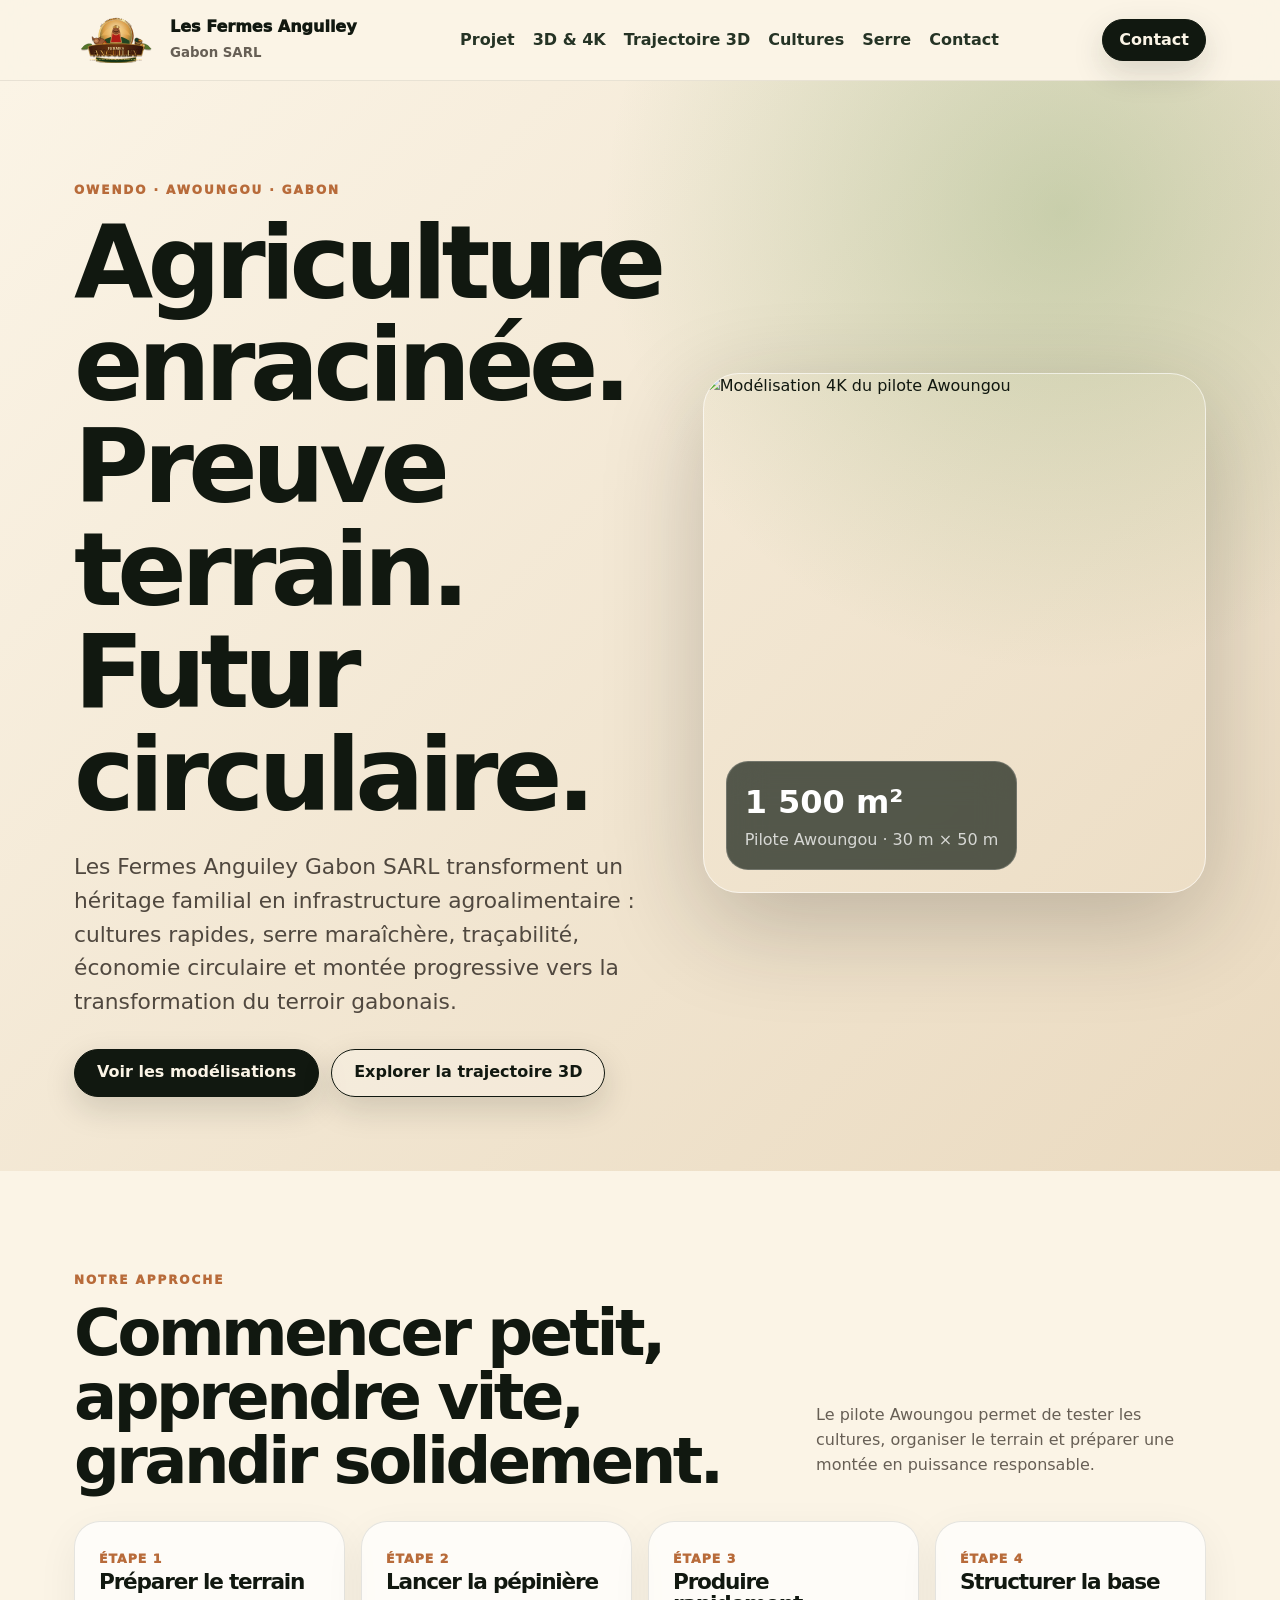
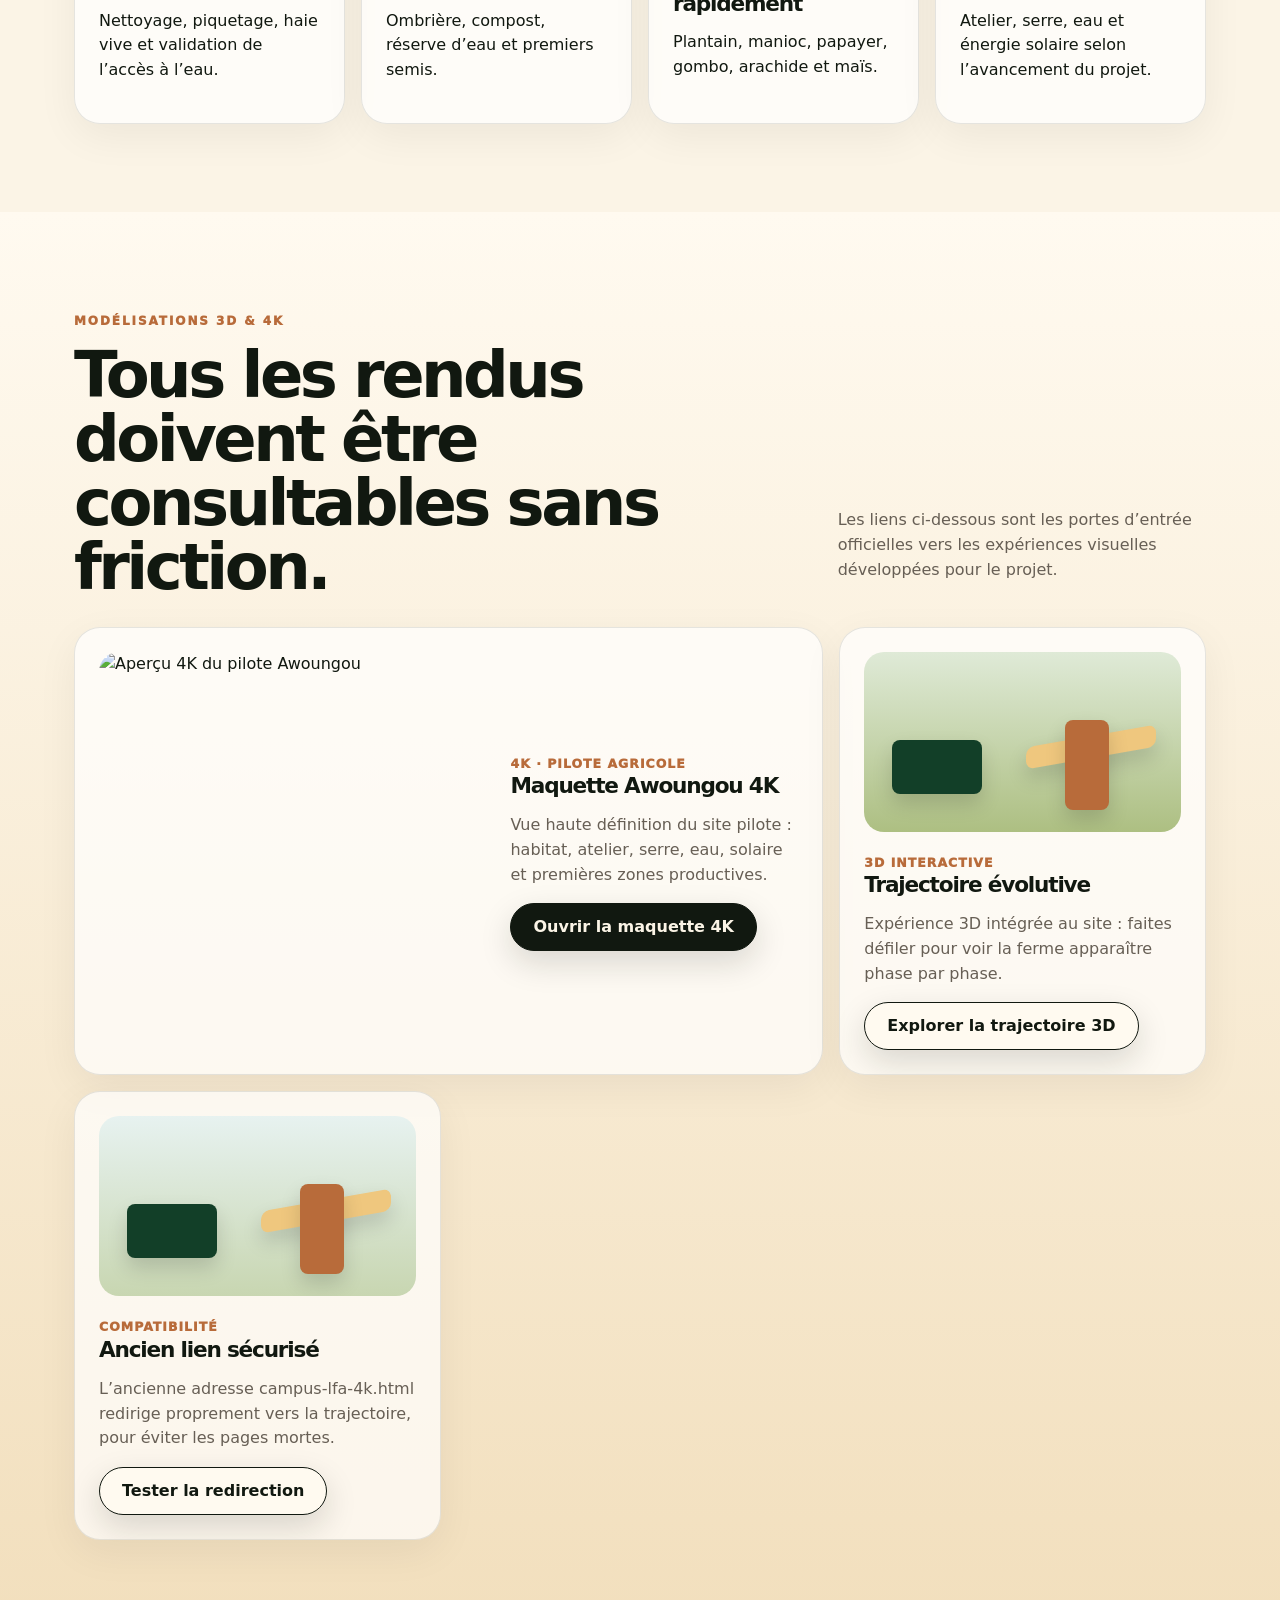
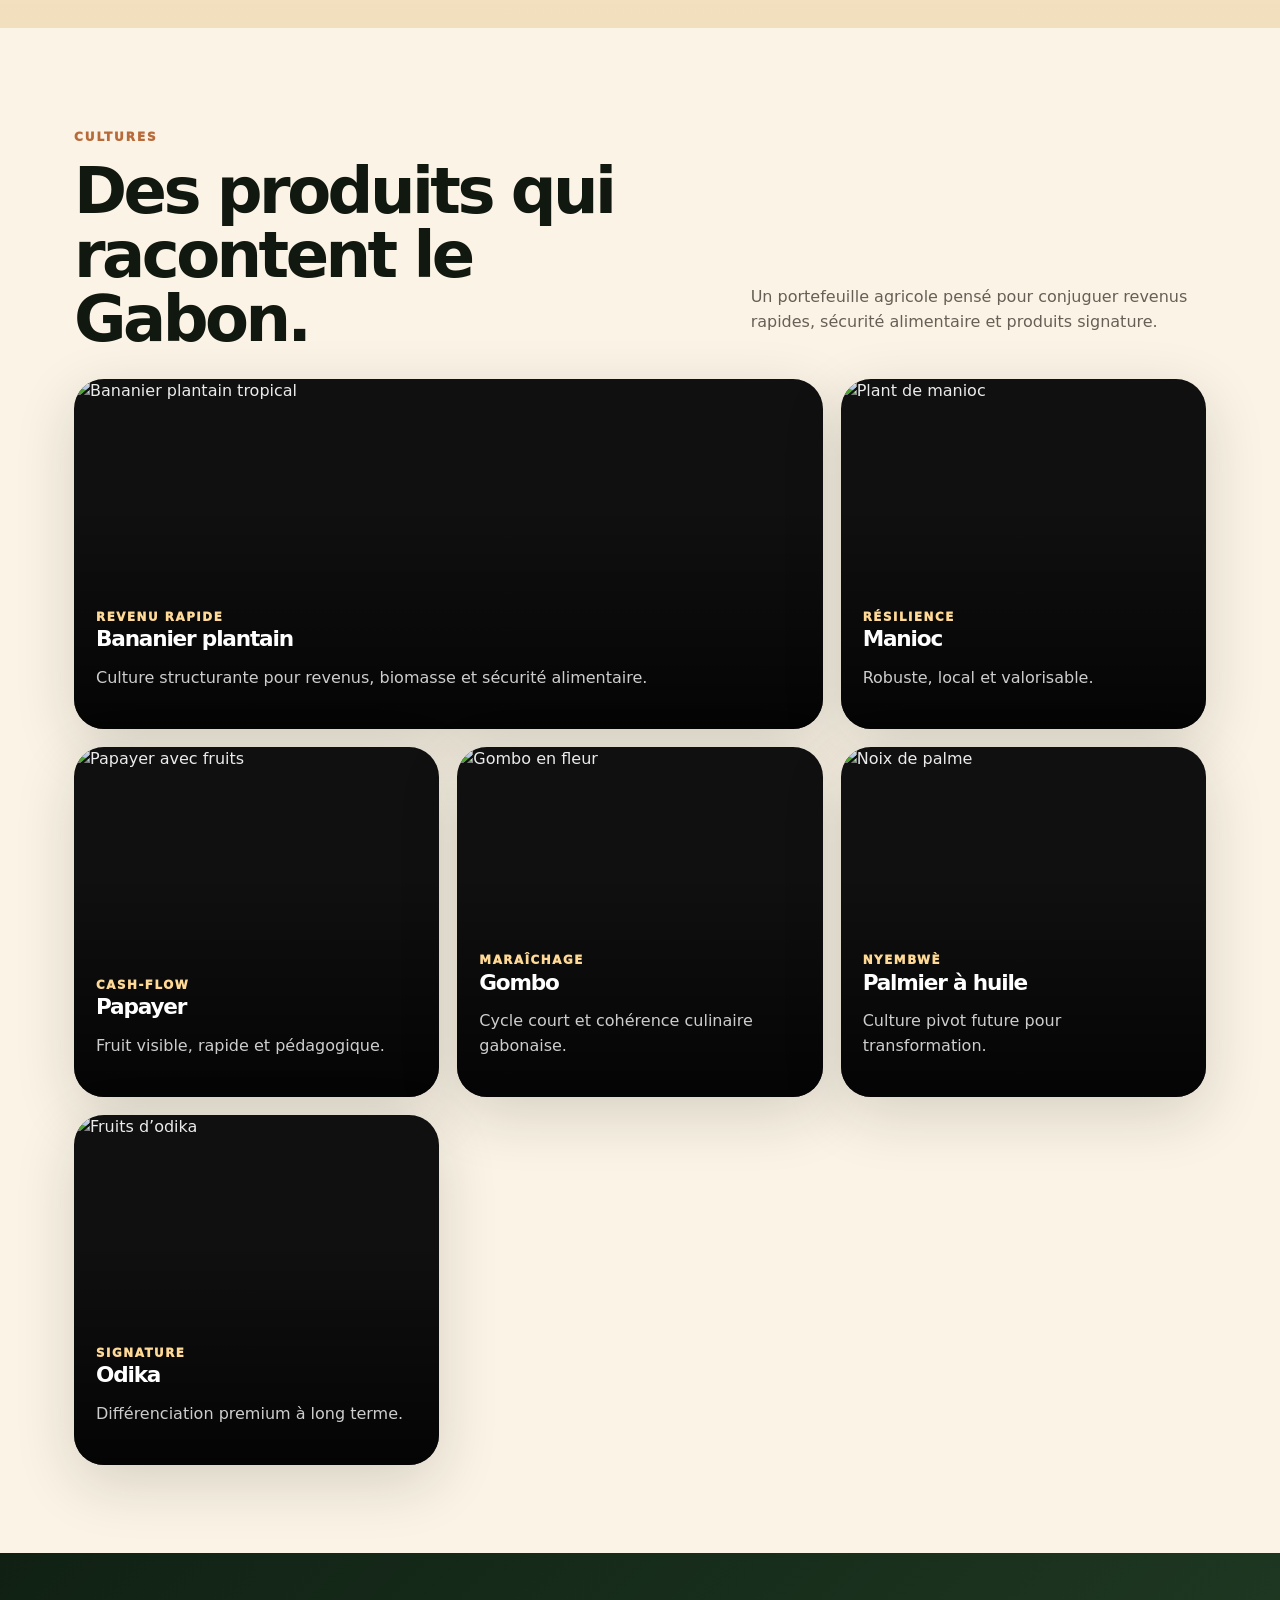
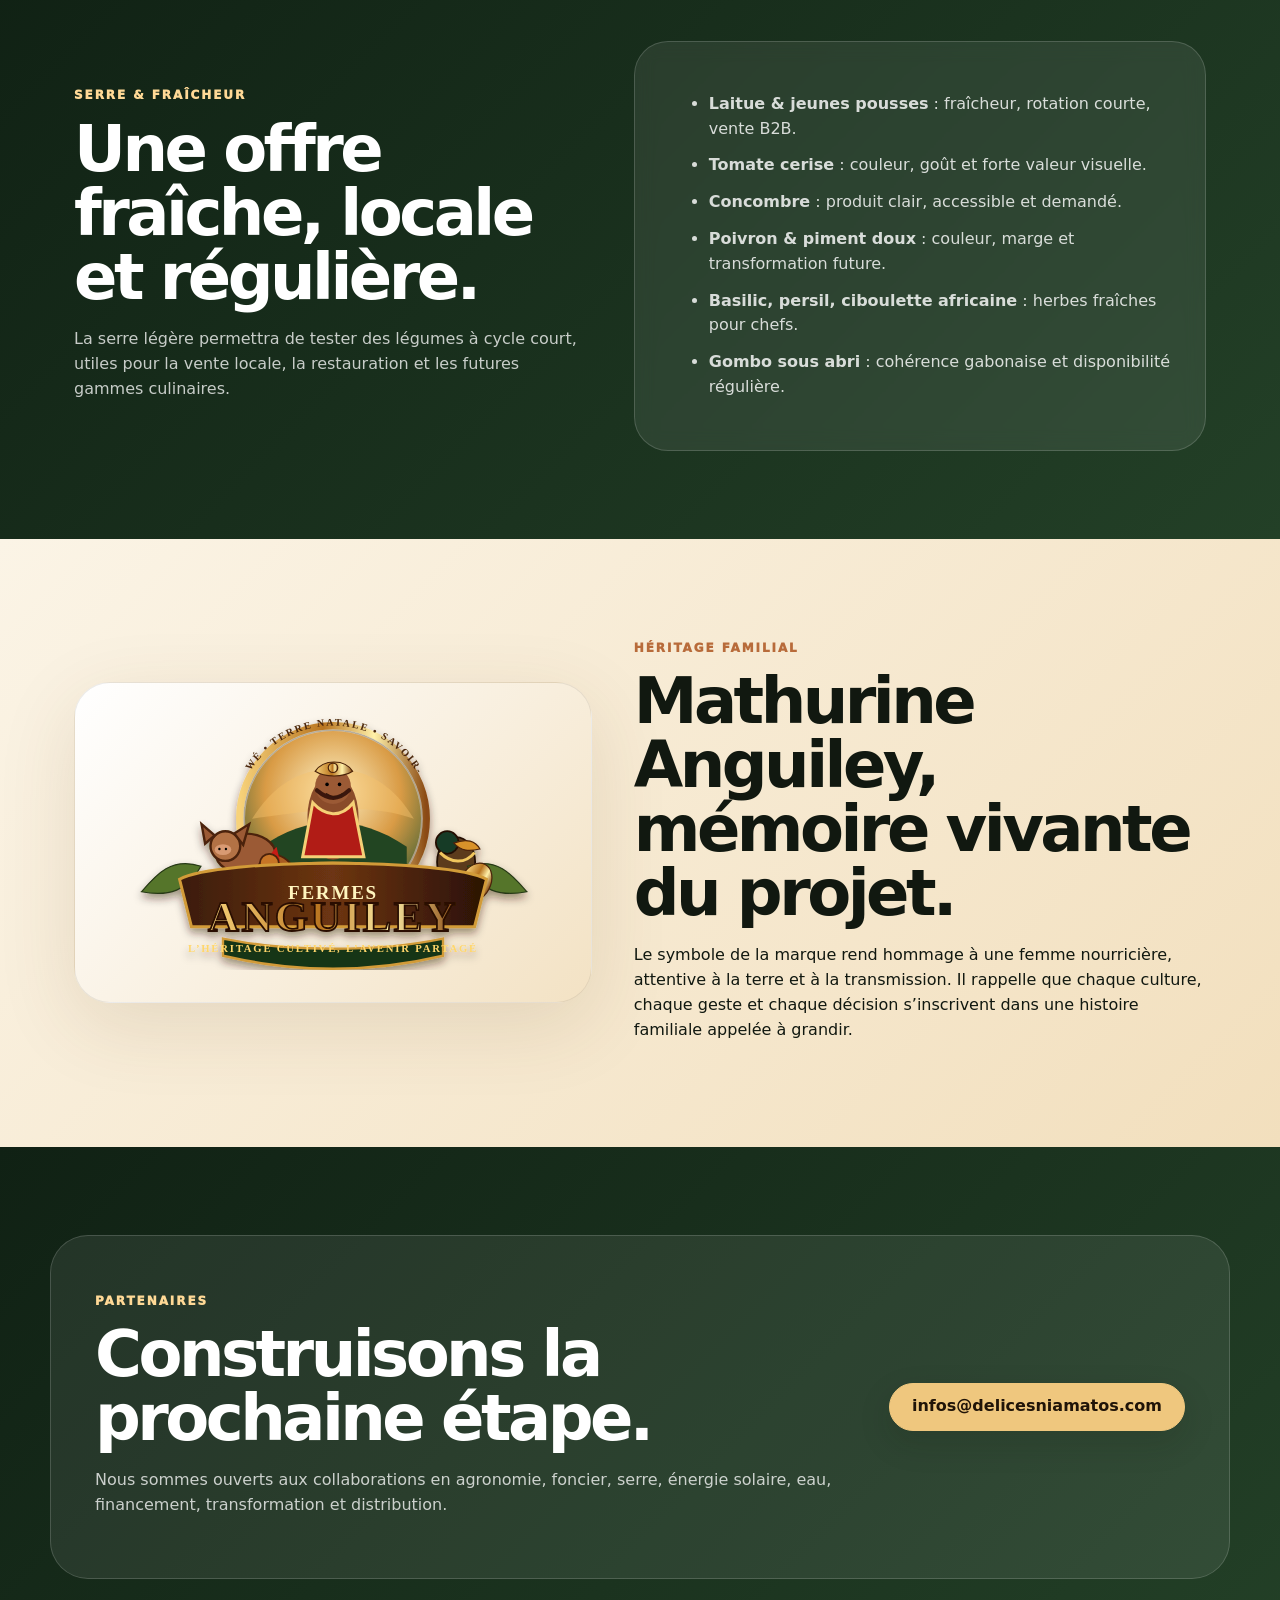
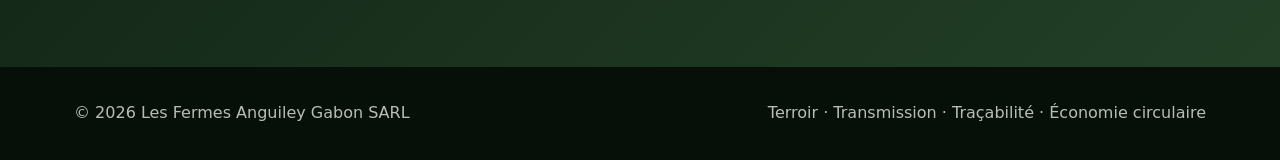
==== commit bad00c5e: "Audit et correction du site Les Fermes Anguiley" ====
--- a/index.html
+++ b/index.html
@@ -1 +1,62 @@
-<!doctype html><html lang="fr"><head><meta charset="utf-8"><meta name="viewport" content="width=device-width,initial-scale=1"><title>Les Fermes Anguiley Gabon SARL — Pilote agricole, serre & terroir gabonais</title><meta name="description" content="Site officiel des Fermes Anguiley Gabon SARL."><meta name="theme-color" content="#123f28"><link rel="icon" href="assets/logo.svg?v=responsive-final-2026-08-09"><link rel="stylesheet" href="assets/styles.css?v=responsive-final-2026-08-09"></head><body><header class="nav"><div class="wrap navin"><a class="brand" href="index.html#top"><img class="logo" src="assets/logo.svg?v=responsive-final-2026-08-09" alt="Logo officiel Fermes Anguiley"><span>Les Fermes Anguiley<br><small>Gabon SARL</small></span></a><button class="nav-toggle" aria-label="Ouvrir le menu" onclick="document.body.classList.toggle('menu-open')">☰</button><nav class="menu" aria-label="Navigation principale"><div class="nav-group"><a href="index.html#preuve">Projet</a><div class="submenu"><a href="index.html#mathurine">Héritage Mathurine</a><a href="index.html#cultures">Cultures</a><a href="index.html#serre">Serre Awoungou</a></div></div><div class="nav-group"><a href="notre-trajectoire.html">Trajectoire</a><div class="submenu"><a href="notre-trajectoire.html">Vision 4K</a><a href="volet-urbain.html#module">Module urbain 3D</a></div></div><div class="nav-group"><a href="volet-urbain.html">Volet urbain</a><div class="submenu"><a href="volet-urbain.html#module">Serre-toit 3D</a><a href="volet-urbain.html#charges">Charges</a><a href="volet-urbain.html#phases">Phases U0–U2</a></div></div><a href="index.html#partenaires">Contact</a><a class="btn mini" href="mailto:infos@delicesniamatos.com">CTA Contact</a></nav></div></header><main id="top"><section class="hero"><div class="wrap hero-grid"><div><p class="eyebrow">Owendo · Awoungou · Gabon</p><h1>Agriculture enracinée. Preuve terrain. Futur circulaire.</h1><p class="lead">Les Fermes Anguiley Gabon SARL transforment un héritage familial en infrastructure agroalimentaire : cultures rapides, serre maraîchère, traçabilité, économie circulaire et montée progressive vers la transformation du terroir gabonais.</p><div class="actions"><a class="btn" href="#preuve">Découvrir le projet</a><a class="btn ghost" href="notre-trajectoire.html">Trajectoire 4K</a><a class="btn ghost" href="volet-urbain.html#module">Volet urbain 3D</a></div></div><aside class="hero-visual"><img src="https://DelicesNiamatos.github.io/amenagement-awoungou/assets/awoungou-render-bonifie-4k-github.jpg" alt="Modélisation 4K du pilote Awoungou"><div class="glass"><b>1 500 m²</b><span>Pilote Awoungou · 30 m × 50 m</span></div></aside></div></section><section id="mathurine" class="section mathurine"><div class="wrap mathurine-grid"><div><p class="eyebrow">Héritage familial · Mathurine Anguiley (Atié)</p><h2>Une marque portée par une mémoire, une terre et un devoir de transmission.</h2><p class="lead">Le logo rend hommage à Mathurine Anguiley, dite Atié : figure d’enracinement, de savoir-faire durable et de continuité familiale. Il devient la signature visuelle de l’ambition des Fermes Anguiley : cultiver l’héritage, organiser la production et partager l’avenir.</p><div class="heritage-points"><span>Héritage Mpogwé</span><span>Terre natale</span><span>Savoir-faire durable</span></div></div><figure class="mathurine-logo-card"><img src="assets/mathurine-anguiley-logo.svg?v=2026-08-09" alt="Logo hommage à Mathurine Anguiley Atié"><figcaption>L’héritage cultivé, l’avenir partagé.</figcaption></figure></div></section><section id="preuve" class="section proof"><div class="wrap"><div class="section-head"><div><p class="eyebrow">Notre approche</p><h2>Commencer petit, apprendre vite, grandir solidement.</h2></div><p class="headnote">Le pilote Awoungou permet de tester les cultures, organiser le terrain et préparer une montée en puissance responsable.</p></div><div class="cards four"><article><strong>Étape 1</strong><h3>Préparer le terrain</h3><p>Nettoyage, piquetage, haie vive et validation de l’accès à l’eau.</p></article><article><strong>Étape 2</strong><h3>Lancer la pépinière</h3><p>Ombrière, compost, réserve d’eau et premiers semis.</p></article><article><strong>Étape 3</strong><h3>Produire rapidement</h3><p>Plantain, manioc, papayer, gombo, arachide et maïs.</p></article><article><strong>Étape 4</strong><h3>Structurer la base</h3><p>Atelier, serre, eau et énergie solaire selon l’avancement.</p></article></div></div></section><section id="cultures" class="section"><div class="wrap"><div class="section-head"><div><p class="eyebrow">Cultures</p><h2>Des produits qui racontent le Gabon.</h2></div><p class="headnote">Un portefeuille agricole pensé pour conjuguer revenus rapides, sécurité alimentaire et produits signature.</p></div><div class="cards three"><article><h3>Bananier plantain</h3><p>Culture structurante pour revenus, biomasse et sécurité alimentaire.</p></article><article><h3>Manioc & papayer</h3><p>Robustes, visibles et adaptés au pilote.</p></article><article><h3>Odika & palmier</h3><p>Différenciation premium à long terme.</p></article></div></div></section><section id="serre" class="section greenhouse"><div class="wrap split"><div><p class="eyebrow light">Serre & fraîcheur</p><h2>Une offre fraîche, locale et régulière.</h2><p class="mt">La serre légère valide les techniques qui pourront ensuite être adaptées aux toits de Libreville.</p><div class="page-cta"><a class="btn lightbtn" href="volet-urbain.html#module">Voir la serre-toit 3D</a></div></div><div class="system-card"><ul><li><b>Laitue & jeunes pousses</b> : fraîcheur et rotation courte.</li><li><b>Tomate cerise</b> : goût et valeur visuelle.</li><li><b>Gombo sous abri</b> : cohérence gabonaise.</li></ul></div></div></section><section id="partenaires" class="section partners"><div class="wrap contact"><div><p class="eyebrow light">Partenaires</p><h2>Construisons la prochaine étape.</h2><p class="mt">Agronomie, foncier, serres, toits urbains, énergie solaire, eau, financement, transformation et distribution.</p></div><a class="btn lightbtn" href="mailto:infos@delicesniamatos.com?subject=Partenariat%20Les%20Fermes%20Anguiley%20Gabon%20SARL">infos@delicesniamatos.com</a></div></section></main><footer><div class="wrap foot"><span>© 2026 Les Fermes Anguiley Gabon SARL</span><span>Terroir · Transmission · Traçabilité · Économie circulaire</span></div></footer></body></html>+<!doctype html>
+<html lang="fr">
+<head>
+  <meta charset="utf-8">
+  <meta name="viewport" content="width=device-width,initial-scale=1">
+  <title>Les Fermes Anguiley Gabon SARL — Pilote agricole, maquettes 3D & 4K</title>
+  <meta name="description" content="Site officiel des Fermes Anguiley Gabon SARL : pilote Awoungou, cultures vivrières, serre, agroécologie, trajectoire 3D et modélisations 4K consultables sans erreur.">
+  <meta property="og:title" content="Les Fermes Anguiley Gabon SARL">
+  <meta property="og:description" content="Une ferme familiale gabonaise structurée comme un pilote agricole, culinaire et circulaire : Awoungou, serre, cultures vivrières, terroir, trajectoire 3D et vues 4K.">
+  <meta property="og:type" content="website">
+  <meta property="og:url" content="https://delicesniamatos.github.io/site-fermes-anguiley/">
+  <meta property="og:image" content="https://delicesniamatos.github.io/amenagement-awoungou/assets/awoungou-render-bonifie-4k-github.jpg">
+  <meta name="theme-color" content="#123f28">
+  <link rel="icon" href="assets/logo.svg?v=2026-08-09-audit">
+  <link rel="stylesheet" href="assets/styles.css?v=2026-08-09-audit">
+  <script type="application/ld+json">{"@context":"https://schema.org","@type":"LocalBusiness","name":"Les Fermes Anguiley Gabon SARL","url":"https://delicesniamatos.github.io/site-fermes-anguiley/","image":"https://delicesniamatos.github.io/amenagement-awoungou/assets/awoungou-render-bonifie-4k-github.jpg","email":"infos@delicesniamatos.com","founder":"Denis Ayenoue","areaServed":["Gabon","Canada"],"description":"Pilote agricole familial gabonais : cultures vivrières, serre, agroécologie, transformation future, économie circulaire et trajectoire 3D."}</script>
+</head>
+<body>
+<a class="skip" href="#contenu">Aller au contenu</a>
+<header class="nav">
+  <div class="wrap navin">
+    <a class="brand" href="index.html#top"><img class="logo" src="assets/logo.svg?v=2026-08-09-audit" alt="Logo Les Fermes Anguiley Gabon SARL"><span>Les Fermes Anguiley<br><small>Gabon SARL</small></span></a>
+    <nav class="menu" aria-label="Navigation principale"><a href="#projet">Projet</a><a href="#modelisations">3D & 4K</a><a href="notre-trajectoire.html">Trajectoire 3D</a><a href="#cultures">Cultures</a><a href="#serre">Serre</a><a href="#contact">Contact</a></nav>
+    <a class="btn mini" href="mailto:infos@delicesniamatos.com?subject=Partenariat%20Les%20Fermes%20Anguiley">Contact</a>
+  </div>
+</header>
+<main id="contenu">
+<section id="top" class="hero">
+  <div class="wrap hero-grid">
+    <div class="hero-copy">
+      <p class="eyebrow">Owendo · Awoungou · Gabon</p>
+      <h1>Agriculture enracinée. Preuve terrain. Futur circulaire.</h1>
+      <p class="lead">Les Fermes Anguiley Gabon SARL transforment un héritage familial en infrastructure agroalimentaire : cultures rapides, serre maraîchère, traçabilité, économie circulaire et montée progressive vers la transformation du terroir gabonais.</p>
+      <div class="actions"><a class="btn" href="#modelisations">Voir les modélisations</a><a class="btn ghost" href="notre-trajectoire.html">Explorer la trajectoire 3D</a></div>
+    </div>
+    <aside class="hero-visual"><img src="https://delicesniamatos.github.io/amenagement-awoungou/assets/awoungou-render-bonifie-4k-github.jpg" alt="Modélisation 4K du pilote Awoungou" loading="eager"><div class="glass"><b>1 500 m²</b><span>Pilote Awoungou · 30 m × 50 m</span></div></aside>
+  </div>
+</section>
+<section id="projet" class="section proof">
+  <div class="wrap">
+    <div class="section-head"><div><p class="eyebrow">Notre approche</p><h2>Commencer petit, apprendre vite, grandir solidement.</h2></div><p class="headnote">Le pilote Awoungou permet de tester les cultures, organiser le terrain et préparer une montée en puissance responsable.</p></div>
+    <div class="cards four"><article><strong>Étape 1</strong><h3>Préparer le terrain</h3><p>Nettoyage, piquetage, haie vive et validation de l’accès à l’eau.</p></article><article><strong>Étape 2</strong><h3>Lancer la pépinière</h3><p>Ombrière, compost, réserve d’eau et premiers semis.</p></article><article><strong>Étape 3</strong><h3>Produire rapidement</h3><p>Plantain, manioc, papayer, gombo, arachide et maïs.</p></article><article><strong>Étape 4</strong><h3>Structurer la base</h3><p>Atelier, serre, eau et énergie solaire selon l’avancement du projet.</p></article></div>
+  </div>
+</section>
+<section id="modelisations" class="section models">
+  <div class="wrap">
+    <div class="section-head"><div><p class="eyebrow">Modélisations 3D & 4K</p><h2>Tous les rendus doivent être consultables sans friction.</h2></div><p class="headnote">Les liens ci-dessous sont les portes d’entrée officielles vers les expériences visuelles développées pour le projet.</p></div>
+    <div class="model-grid">
+      <article class="model-card featured"><img src="https://delicesniamatos.github.io/amenagement-awoungou/assets/awoungou-render-bonifie-4k-github.jpg" alt="Aperçu 4K du pilote Awoungou" loading="lazy"><div><span class="tag">4K · Pilote agricole</span><h3>Maquette Awoungou 4K</h3><p>Vue haute définition du site pilote : habitat, atelier, serre, eau, solaire et premières zones productives.</p><a class="btn" href="https://delicesniamatos.github.io/amenagement-awoungou/awoungou-4k.html">Ouvrir la maquette 4K</a></div></article>
+      <article class="model-card"><div class="mini-scene" aria-hidden="true"><span></span><span></span><span></span></div><span class="tag">3D interactive</span><h3>Trajectoire évolutive</h3><p>Expérience 3D intégrée au site : faites défiler pour voir la ferme apparaître phase par phase.</p><a class="btn ghost dark" href="notre-trajectoire.html">Explorer la trajectoire 3D</a></article>
+      <article class="model-card"><div class="mini-scene roof" aria-hidden="true"><span></span><span></span><span></span></div><span class="tag">Compatibilité</span><h3>Ancien lien sécurisé</h3><p>L’ancienne adresse campus-lfa-4k.html redirige proprement vers la trajectoire, pour éviter les pages mortes.</p><a class="btn ghost dark" href="campus-lfa-4k.html">Tester la redirection</a></article>
+    </div>
+  </div>
+</section>
+<section id="cultures" class="section"><div class="wrap"><div class="section-head"><div><p class="eyebrow">Cultures</p><h2>Des produits qui racontent le Gabon.</h2></div><p class="headnote">Un portefeuille agricole pensé pour conjuguer revenus rapides, sécurité alimentaire et produits signature.</p></div><div class="culture-grid"><article class="culture big"><img src="https://images.unsplash.com/photo-1587334274328-64186a80aeee?auto=format&fit=crop&w=1600&q=80" alt="Bananier plantain tropical"><div><span>Revenu rapide</span><h3>Bananier plantain</h3><p>Culture structurante pour revenus, biomasse et sécurité alimentaire.</p></div></article><article class="culture"><img src="https://upload.wikimedia.org/wikipedia/commons/9/91/Manihot_esculenta_Maniok_jadalny_2019-07-12_01.jpg" alt="Plant de manioc"><div><span>Résilience</span><h3>Manioc</h3><p>Robuste, local et valorisable.</p></div></article><article class="culture"><img src="https://upload.wikimedia.org/wikipedia/commons/3/36/Carica_papaya_%28Papayer%29_-_105.jpg" alt="Papayer avec fruits"><div><span>Cash-flow</span><h3>Papayer</h3><p>Fruit visible, rapide et pédagogique.</p></div></article><article class="culture"><img src="https://upload.wikimedia.org/wikipedia/commons/6/60/Abelmoschus_esculentus_in_Margarita_Island.jpg" alt="Gombo en fleur"><div><span>Maraîchage</span><h3>Gombo</h3><p>Cycle court et cohérence culinaire gabonaise.</p></div></article><article class="culture"><img src="https://upload.wikimedia.org/wikipedia/commons/e/eb/Elaeis_guineensis_oil_palm_fruit_Portoviejo_Ecuador.jpg" alt="Noix de palme"><div><span>Nyembwè</span><h3>Palmier à huile</h3><p>Culture pivot future pour transformation.</p></div></article><article class="culture"><img src="https://upload.wikimedia.org/wikipedia/commons/8/89/Irvingia_gabonensis_African_Bush_Mango_%2821033194961%29.jpg" alt="Fruits d’odika"><div><span>Signature</span><h3>Odika</h3><p>Différenciation premium à long terme.</p></div></article></div></div></section>
+<section id="serre" class="section greenhouse"><div class="wrap split"><div><p class="eyebrow light">Serre & fraîcheur</p><h2>Une offre fraîche, locale et régulière.</h2><p class="mt">La serre légère permettra de tester des légumes à cycle court, utiles pour la vente locale, la restauration et les futures gammes culinaires.</p></div><div class="system-card"><ul><li><b>Laitue & jeunes pousses</b> : fraîcheur, rotation courte, vente B2B.</li><li><b>Tomate cerise</b> : couleur, goût et forte valeur visuelle.</li><li><b>Concombre</b> : produit clair, accessible et demandé.</li><li><b>Poivron & piment doux</b> : couleur, marge et transformation future.</li><li><b>Basilic, persil, ciboulette africaine</b> : herbes fraîches pour chefs.</li><li><b>Gombo sous abri</b> : cohérence gabonaise et disponibilité régulière.</li></ul></div></div></section>
+<section id="heritage" class="section heritage"><div class="wrap split"><div class="logo-panel"><img src="assets/logo.svg?v=2026-08-09-audit" alt="Logo hommage à Mathurine Anguiley"></div><div><p class="eyebrow">Héritage familial</p><h2>Mathurine Anguiley, mémoire vivante du projet.</h2><p class="mt">Le symbole de la marque rend hommage à une femme nourricière, attentive à la terre et à la transmission. Il rappelle que chaque culture, chaque geste et chaque décision s’inscrivent dans une histoire familiale appelée à grandir.</p></div></div></section>
+<section id="contact" class="section partners"><div class="wrap contact"><div><p class="eyebrow light">Partenaires</p><h2>Construisons la prochaine étape.</h2><p class="mt">Nous sommes ouverts aux collaborations en agronomie, foncier, serre, énergie solaire, eau, financement, transformation et distribution.</p></div><a class="btn lightbtn" href="mailto:infos@delicesniamatos.com?subject=Partenariat%20Les%20Fermes%20Anguiley%20Gabon%20SARL">infos@delicesniamatos.com</a></div></section>
+</main>
+<footer><div class="wrap foot"><span>© 2026 Les Fermes Anguiley Gabon SARL</span><span>Terroir · Transmission · Traçabilité · Économie circulaire</span></div></footer>
+</body>
+</html>
--- a/assets/styles.css
+++ b/assets/styles.css
@@ -1 +1 @@
-:root{--cream:#fbf4e6;--ink:#111810;--muted:#675f55;--green:#123f28;--gold:#efc77e;--clay:#b86b3a;--max:1180px}*{box-sizing:border-box}html{scroll-behavior:smooth}body{margin:0;background:var(--cream);color:var(--ink);font-family:Inter,ui-sans-serif,system-ui,-apple-system,Segoe UI,sans-serif;line-height:1.55;overflow-x:hidden}img{max-width:100%}h1,h2,h3{margin:0;line-height:1;letter-spacing:-.055em}h1{font-size:clamp(2.6rem,8vw,7.2rem)}h2{font-size:clamp(2rem,5vw,4.6rem)}h3{font-size:1.35rem}.wrap{max-width:var(--max);margin:auto;padding:0 24px}.nav{position:sticky;top:0;z-index:100;background:rgba(251,244,230,.9);backdrop-filter:blur(18px);border-bottom:1px solid rgba(17,24,16,.08)}.navin{min-height:96px;display:flex;align-items:center;justify-content:space-between;gap:16px;position:relative}.brand{display:flex;align-items:center;gap:12px;text-decoration:none;color:inherit;font-weight:950}.logo{width:136px;height:78px;object-fit:contain;display:block;filter:drop-shadow(0 8px 16px rgba(17,24,16,.18))}.brand small{color:var(--muted);font-weight:750}.menu{display:flex;align-items:center;gap:16px}.menu a{text-decoration:none;font-weight:850;color:#253325}.nav-toggle{display:none;border:1px solid rgba(17,24,16,.18);background:#fffaf0;border-radius:14px;font-size:1.45rem;padding:8px 12px}.nav-group{position:relative}.submenu{display:none;position:absolute;top:100%;left:0;min-width:230px;background:rgba(255,250,240,.98);border:1px solid rgba(17,24,16,.12);border-radius:18px;padding:10px;box-shadow:0 18px 50px rgba(17,24,16,.16)}.submenu a{display:block;padding:9px 10px;border-radius:12px}.nav-group:hover .submenu,.nav-group:focus-within .submenu{display:block}.btn{display:inline-flex;align-items:center;justify-content:center;min-height:48px;padding:0 22px;border-radius:999px;border:1px solid var(--ink);background:var(--ink);color:var(--cream)!important;text-decoration:none;font-weight:900;box-shadow:0 12px 32px rgba(17,24,16,.15)}.btn.ghost{background:rgba(255,255,255,.22);color:var(--ink)!important}.btn.mini{min-height:42px;padding:0 16px}.lightbtn{background:var(--gold);border-color:var(--gold);color:#201408!important}.hero,.urban-hero,.hero4k{position:relative;overflow:hidden;padding:78px 0 62px;background:radial-gradient(circle at 83% 12%,rgba(111,154,87,.32),transparent 32%),linear-gradient(135deg,#fbf4e6,#eadac0)}.hero-grid,.split,.mathurine-grid,.urban-grid{display:grid;grid-template-columns:.95fr 1.05fr;gap:42px;align-items:center}.lead{font-size:clamp(1.05rem,2vw,1.32rem);max-width:820px;margin:24px 0 30px;color:#50483f}.eyebrow{letter-spacing:.16em;text-transform:uppercase;font-size:.75rem;font-weight:950;color:var(--clay)}.eyebrow.light{color:#ffd996}.actions,.page-cta{display:flex;gap:12px;flex-wrap:wrap}.hero-visual{position:relative;border-radius:36px;overflow:hidden;min-height:520px;box-shadow:0 30px 100px rgba(32,30,20,.24);border:1px solid rgba(255,255,255,.62)}.hero-visual img{width:100%;height:100%;position:absolute;inset:0;object-fit:cover}.glass{position:absolute;left:22px;bottom:22px;background:rgba(10,22,13,.68);border:1px solid rgba(255,255,255,.18);backdrop-filter:blur(18px);color:#fff;border-radius:22px;padding:16px 18px}.section,.urban-section{padding:82px 0}.section-head{display:flex;align-items:end;justify-content:space-between;gap:28px;margin-bottom:28px}.headnote{max-width:520px;color:var(--muted)}.mt{margin-top:18px}.cards{display:grid;gap:16px}.cards.four{grid-template-columns:repeat(4,1fr)}.cards.three{grid-template-columns:repeat(3,1fr)}.cards article,.urban-card{background:rgba(255,255,255,.68);border:1px solid rgba(17,24,16,.1);border-radius:26px;padding:24px;box-shadow:0 12px 42px rgba(17,24,16,.06)}.greenhouse,.partners,.cta-urban{background:linear-gradient(135deg,#102114,#234027);color:#fff}.greenhouse p,.partners p,.cta-urban p{color:rgba(255,255,255,.78)}.system-card,.contact{border:1px solid rgba(255,255,255,.16);border-radius:34px;background:rgba(255,255,255,.08);padding:34px;backdrop-filter:blur(10px)}.contact{display:flex;align-items:center;justify-content:space-between;gap:24px}.mathurine{background:radial-gradient(circle at 78% 18%,rgba(239,199,126,.32),transparent 34%),linear-gradient(135deg,#fffaf0,#f0dfbf)}.mathurine-logo-card{margin:0;border-radius:38px;padding:22px;background:linear-gradient(135deg,rgba(255,255,255,.72),rgba(239,199,126,.28));border:1px solid rgba(90,54,18,.18);box-shadow:0 28px 90px rgba(90,54,18,.18)}.mathurine-logo-card img{display:block;width:100%;height:auto;border-radius:28px;object-fit:contain;filter:drop-shadow(0 18px 22px rgba(42,18,3,.18))}.mathurine-logo-card figcaption{text-align:center;margin-top:14px;font-family:Georgia,serif;font-weight:800;color:#744313}.heritage-points{display:flex;gap:10px;flex-wrap:wrap}.heritage-points span{border:1px solid rgba(18,63,40,.18);background:rgba(255,255,255,.55);border-radius:999px;padding:9px 13px;font-weight:900}.urban-model,.viewer{height:min(72vh,640px);min-height:430px;border-radius:34px;overflow:hidden;background:linear-gradient(180deg,#dfe7d4,#aebc8e);box-shadow:0 24px 80px rgba(17,24,16,.18);border:1px solid rgba(17,24,16,.12)}#roof3d{width:100%;height:100%;display:block}.charges{width:100%;border-collapse:collapse;background:#fffaf0;border-radius:24px;overflow:hidden}.charges th,.charges td{padding:14px;border-bottom:1px solid rgba(17,24,16,.1);text-align:left;vertical-align:top}.charges th{background:#123f28;color:#fff}.timeline{display:grid;grid-template-columns:repeat(3,1fr);gap:16px}.phase{border-left:5px solid var(--green);background:#fffaf0;border-radius:22px;padding:24px}footer{padding:34px 0;background:#071008;color:rgba(255,255,255,.72)}.foot{display:flex;justify-content:space-between;gap:20px;flex-wrap:wrap}@media(max-width:980px){.navin{min-height:86px;align-items:flex-start;padding-top:12px;padding-bottom:12px}.nav-toggle{display:block;margin-left:auto}.menu{display:none;position:absolute;left:12px;right:12px;top:92px;background:rgba(255,250,240,.99);border:1px solid rgba(17,24,16,.12);border-radius:22px;padding:14px;box-shadow:0 20px 60px rgba(17,24,16,.18);z-index:80}.menu-open .menu{display:flex;flex-direction:column;align-items:stretch;gap:8px}.menu a{padding:11px 10px}.submenu{display:block;position:static;box-shadow:none;background:rgba(18,63,40,.05);margin:6px 0 0 8px;min-width:0}.hero-grid,.split,.mathurine-grid,.urban-grid{grid-template-columns:1fr}.hero-visual{min-height:420px}.cards.four,.cards.three,.timeline{grid-template-columns:1fr 1fr}.urban-model,.viewer{height:58vh;min-height:360px}.logo{width:116px;height:66px}.section-head{align-items:start;flex-direction:column}.contact{align-items:start;flex-direction:column}}@media(max-width:620px){.wrap{padding:0 18px}.menu{top:84px}.brand span{font-size:.82rem}.logo{width:104px;height:58px}h1{font-size:clamp(2.45rem,15vw,4.6rem)}.hero,.urban-hero,.hero4k{padding:52px 0}.section,.urban-section{padding:56px 0}.cards.four,.cards.three,.timeline{grid-template-columns:1fr}.hero-visual{min-height:320px}.urban-model,.viewer{height:52vh;min-height:320px}.actions .btn,.page-cta .btn{width:100%}.charges{display:block;overflow-x:auto;white-space:normal}.contact{padding:24px;border-radius:28px}}+:root{--cream:#fbf4e6;--ink:#111810;--muted:#675f55;--green:#123f28;--green2:#6f9a57;--gold:#efc77e;--clay:#b86b3a;--white:#fffaf0;--max:1180px}*{box-sizing:border-box}html{scroll-behavior:smooth}body{margin:0;background:var(--cream);color:var(--ink);font-family:Inter,ui-sans-serif,system-ui,-apple-system,Segoe UI,sans-serif;line-height:1.55}img{max-width:100%;display:block}h1,h2,h3{margin:0;line-height:1;letter-spacing:-.055em}h1{font-size:clamp(3rem,8vw,7.8rem)}h2{font-size:clamp(2.1rem,5vw,4.8rem)}h3{font-size:1.35rem}.skip{position:absolute;left:-999px;top:8px;background:#fff;color:#111;padding:10px;z-index:100}.skip:focus{left:8px}.wrap{max-width:var(--max);margin:auto;padding:0 24px}.nav{position:sticky;top:0;z-index:50;background:rgba(251,244,230,.82);backdrop-filter:blur(18px);border-bottom:1px solid rgba(17,24,16,.08)}.navin{min-height:80px;display:flex;align-items:center;justify-content:space-between;gap:18px}.brand{display:flex;align-items:center;gap:12px;text-decoration:none;color:inherit;font-weight:950}.logo{width:84px;height:46px;object-fit:contain}.brand small{color:var(--muted);font-weight:750}.menu{display:flex;gap:18px;align-items:center}.menu a{text-decoration:none;font-weight:850;color:#253325}.menu a:hover{text-decoration:underline}.btn{display:inline-flex;align-items:center;justify-content:center;min-height:48px;padding:0 22px;border-radius:999px;border:1px solid var(--ink);background:var(--ink);color:var(--cream);text-decoration:none;font-weight:900;box-shadow:0 12px 32px rgba(17,24,16,.15)}.btn:focus-visible{outline:3px solid var(--gold);outline-offset:3px}.btn.ghost{background:rgba(255,255,255,.22);color:var(--ink)}.btn.ghost.dark{background:#fffaf0;color:var(--ink)}.btn.mini{min-height:42px;padding:0 16px}.lightbtn{background:var(--gold);border-color:var(--gold);color:#201408}.hero{position:relative;overflow:hidden;padding:88px 0 74px;background:radial-gradient(circle at 83% 12%,rgba(111,154,87,.32),transparent 32%),linear-gradient(135deg,#fbf4e6,#eadac0)}.hero-grid,.split{display:grid;grid-template-columns:.95fr 1.05fr;gap:42px;align-items:center}.eyebrow{letter-spacing:.16em;text-transform:uppercase;font-size:.75rem;font-weight:950;color:var(--clay)}.eyebrow.light{color:#ffd996}.lead{font-size:clamp(1.08rem,2vw,1.36rem);max-width:720px;margin:24px 0 30px;color:#50483f}.actions{display:flex;gap:12px;flex-wrap:wrap}.hero-visual{position:relative;border-radius:36px;overflow:hidden;min-height:520px;box-shadow:0 30px 100px rgba(32,30,20,.24);border:1px solid rgba(255,255,255,.62)}.hero-visual img{width:100%;height:100%;position:absolute;inset:0;object-fit:cover}.glass{position:absolute;left:22px;bottom:22px;background:rgba(10,22,13,.68);border:1px solid rgba(255,255,255,.18);backdrop-filter:blur(18px);color:#fff;border-radius:22px;padding:16px 18px}.glass b{font-size:2rem;display:block}.glass span{color:rgba(255,255,255,.76)}.section{padding:88px 0}.section-head{display:flex;align-items:end;justify-content:space-between;gap:28px;margin-bottom:28px}.headnote{max-width:480px;color:var(--muted)}.mt{margin-top:18px}.cards,.model-grid{display:grid;gap:16px}.cards.four{grid-template-columns:repeat(4,1fr)}.cards.three,.model-grid{grid-template-columns:repeat(3,1fr)}.cards article,.model-card{background:rgba(255,255,255,.70);border:1px solid rgba(17,24,16,.1);border-radius:26px;padding:24px;box-shadow:0 12px 42px rgba(17,24,16,.06)}.cards strong,.tag{color:var(--clay);letter-spacing:.08em;text-transform:uppercase;font-size:.78rem;font-weight:950}.models{background:linear-gradient(180deg,#fffaf0,#f2dfbd)}.model-card{overflow:hidden}.model-card.featured{grid-column:span 2;display:grid;grid-template-columns:1.15fr .85fr;gap:22px;align-items:center}.model-card.featured img{height:100%;min-height:320px;width:100%;object-fit:cover;border-radius:20px}.model-card p{color:var(--muted)}.mini-scene{height:180px;border-radius:20px;background:linear-gradient(180deg,#dfead7,#adbf82);position:relative;overflow:hidden;margin-bottom:18px}.mini-scene span{position:absolute;background:var(--green);border-radius:8px;box-shadow:0 10px 20px rgba(0,0,0,.15)}.mini-scene span:nth-child(1){width:90px;height:54px;left:28px;bottom:38px}.mini-scene span:nth-child(2){width:130px;height:22px;right:25px;bottom:74px;background:var(--gold);transform:skewY(-10deg)}.mini-scene span:nth-child(3){width:44px;height:90px;right:72px;bottom:22px;background:var(--clay)}.mini-scene.roof{background:linear-gradient(180deg,#e7f2f0,#c8d6b1)}.culture-grid{display:grid;grid-template-columns:repeat(3,1fr);gap:18px}.culture{position:relative;min-height:350px;border-radius:30px;overflow:hidden;background:#111;color:#fff;box-shadow:0 18px 60px rgba(17,24,16,.16)}.culture.big{grid-column:span 2}.culture img{position:absolute;inset:0;width:100%;height:100%;object-fit:cover;transition:transform .7s}.culture:hover img{transform:scale(1.05)}.culture:after{content:"";position:absolute;inset:0;background:linear-gradient(0deg,rgba(0,0,0,.76),rgba(0,0,0,.08) 62%)}.culture div{position:absolute;left:22px;right:22px;bottom:22px;z-index:1}.culture span{font-size:.74rem;text-transform:uppercase;letter-spacing:.13em;color:#ffd996;font-weight:950}.culture p{color:rgba(255,255,255,.8)}.greenhouse,.partners{background:linear-gradient(135deg,#102114,#234027);color:#fff}.greenhouse p,.partners p{color:rgba(255,255,255,.76)}.system-card{border:1px solid rgba(255,255,255,.16);border-radius:34px;background:rgba(255,255,255,.08);padding:34px;backdrop-filter:blur(10px)}.system-card li{margin:12px 0;color:rgba(255,255,255,.82)}.heritage{background:linear-gradient(135deg,#fbf4e6,#f2dfbd)}.logo-panel{border-radius:36px;background:linear-gradient(135deg,#fff,#f3e2c4);padding:32px;box-shadow:0 22px 80px rgba(90,54,18,.12);border:1px solid rgba(17,24,16,.08)}.contact{display:flex;align-items:center;justify-content:space-between;gap:24px;background:rgba(255,255,255,.08);border:1px solid rgba(255,255,255,.16);border-radius:38px;padding:44px}footer{padding:34px 0;background:#071008;color:rgba(255,255,255,.72)}.foot{display:flex;justify-content:space-between;gap:20px;flex-wrap:wrap}@media(max-width:1060px){.menu{display:none}.hero-grid,.split{grid-template-columns:1fr}.hero-visual{min-height:420px}.cards.four,.cards.three,.model-grid{grid-template-columns:1fr 1fr}.model-card.featured{grid-column:span 2}.culture-grid{grid-template-columns:1fr 1fr}.culture.big{grid-column:span 2}.section-head{align-items:start;flex-direction:column}.contact{align-items:start;flex-direction:column}}@media(max-width:660px){.wrap{padding:0 18px}.navin{min-height:72px}.brand span{font-size:.9rem}.logo{width:72px}.hero{padding:58px 0}.section{padding:62px 0}.cards.four,.cards.three,.model-grid,.culture-grid,.model-card.featured{grid-template-columns:1fr}.model-card.featured{grid-column:auto}.culture.big{grid-column:auto}.hero-visual{min-height:330px}.contact{padding:26px;border-radius:28px}h1{font-size:clamp(2.65rem,15vw,4.8rem)}}
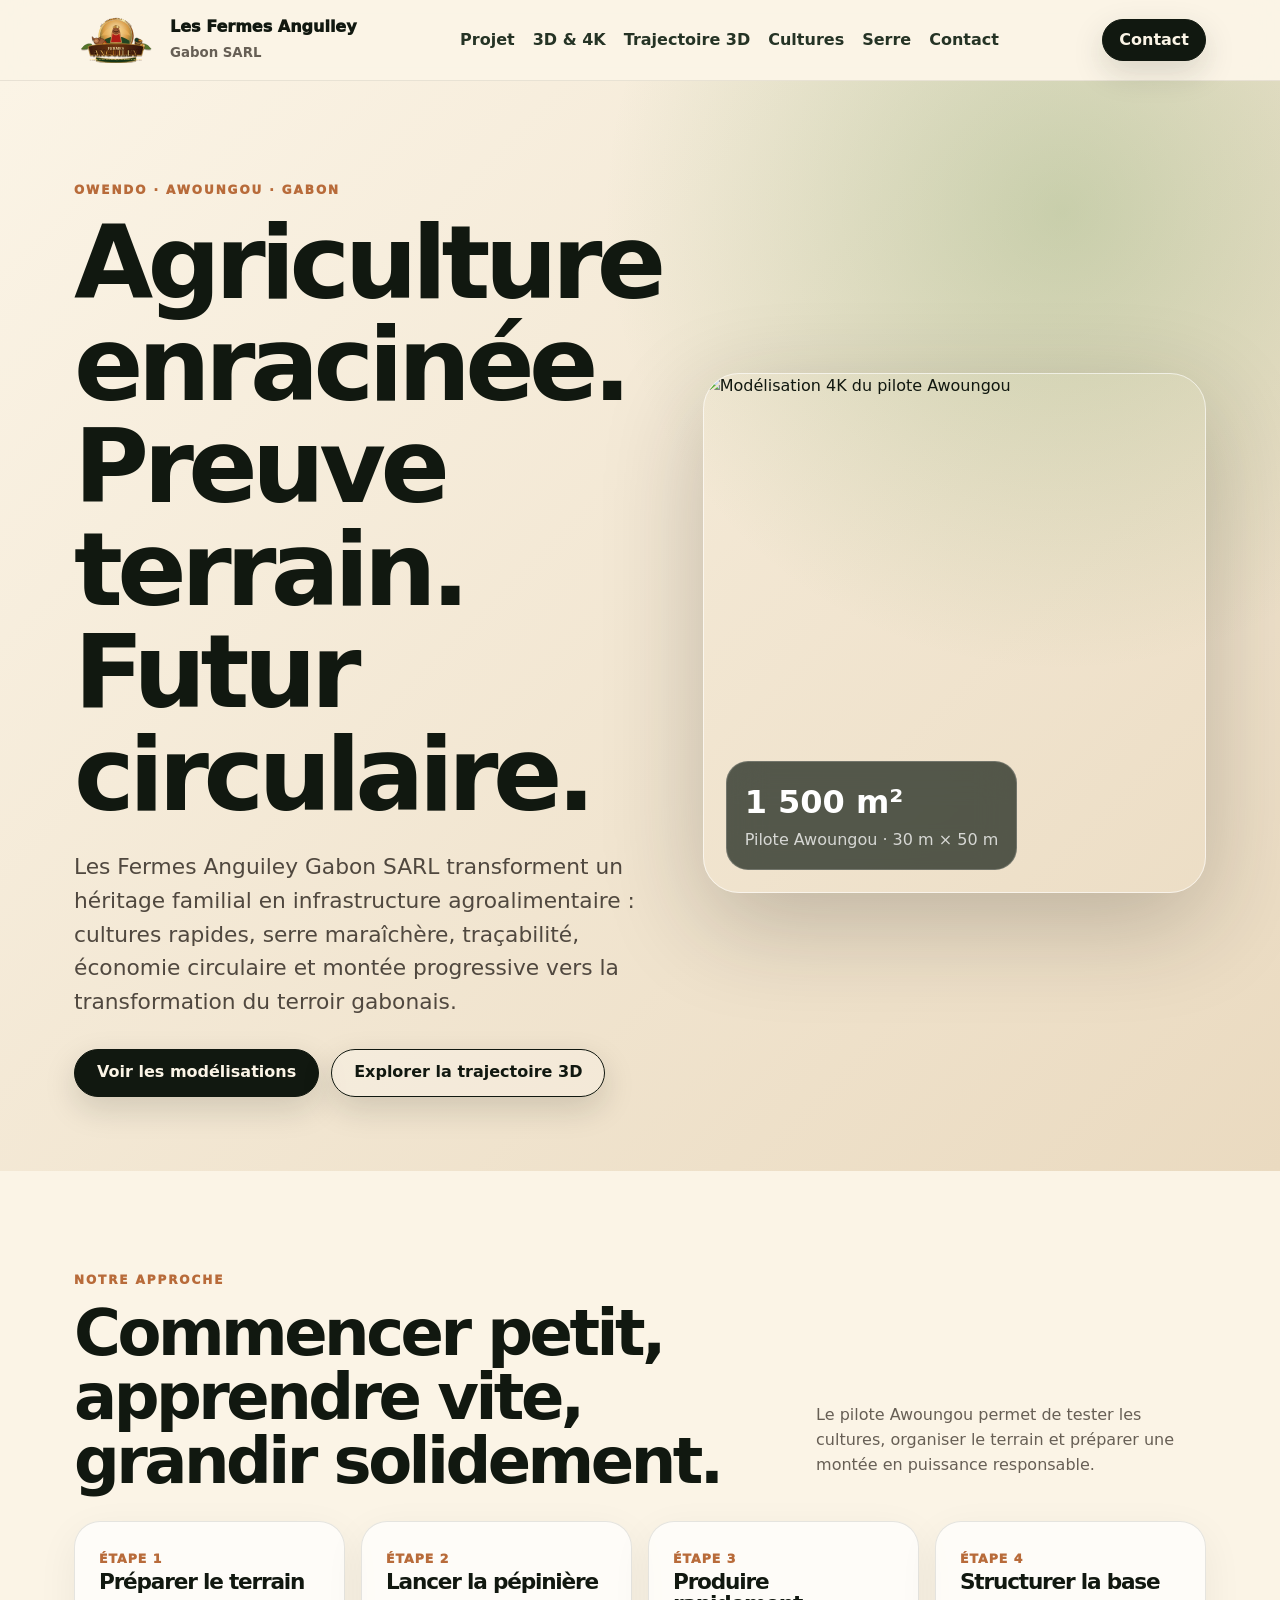
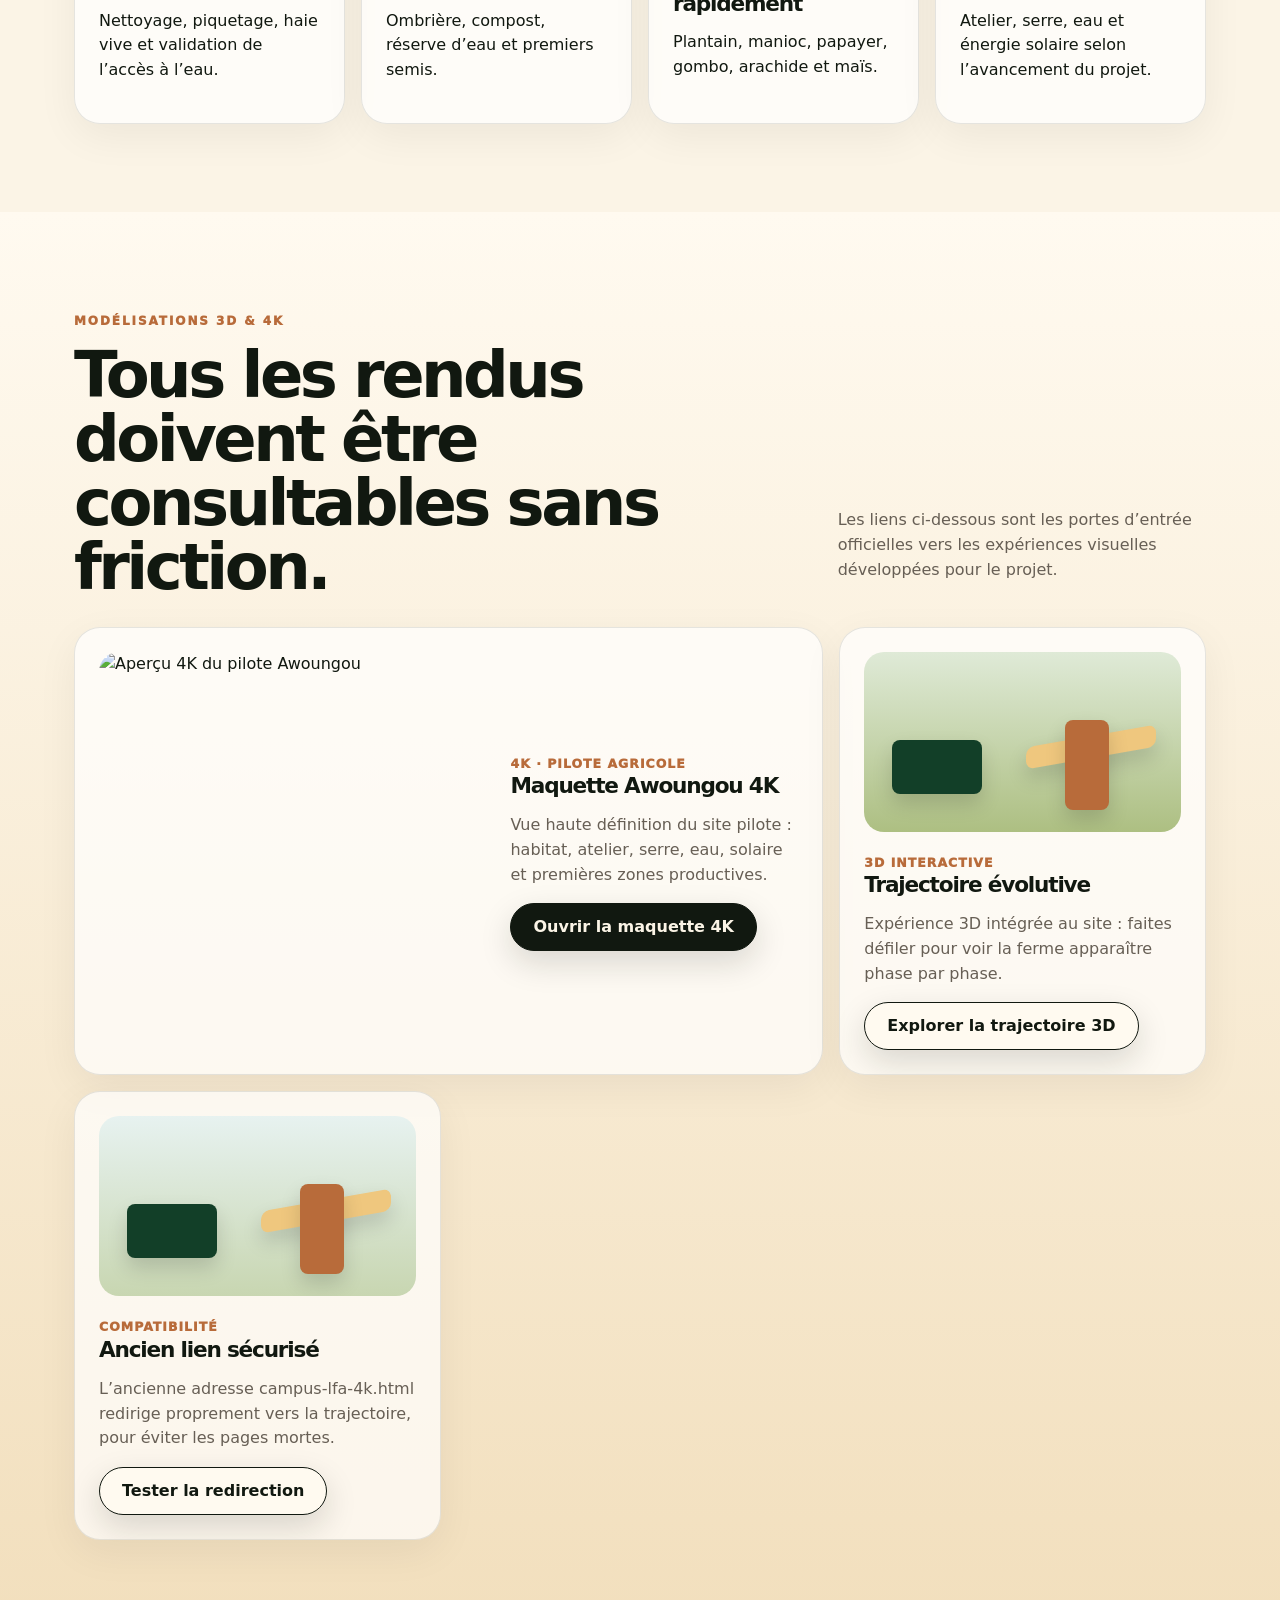
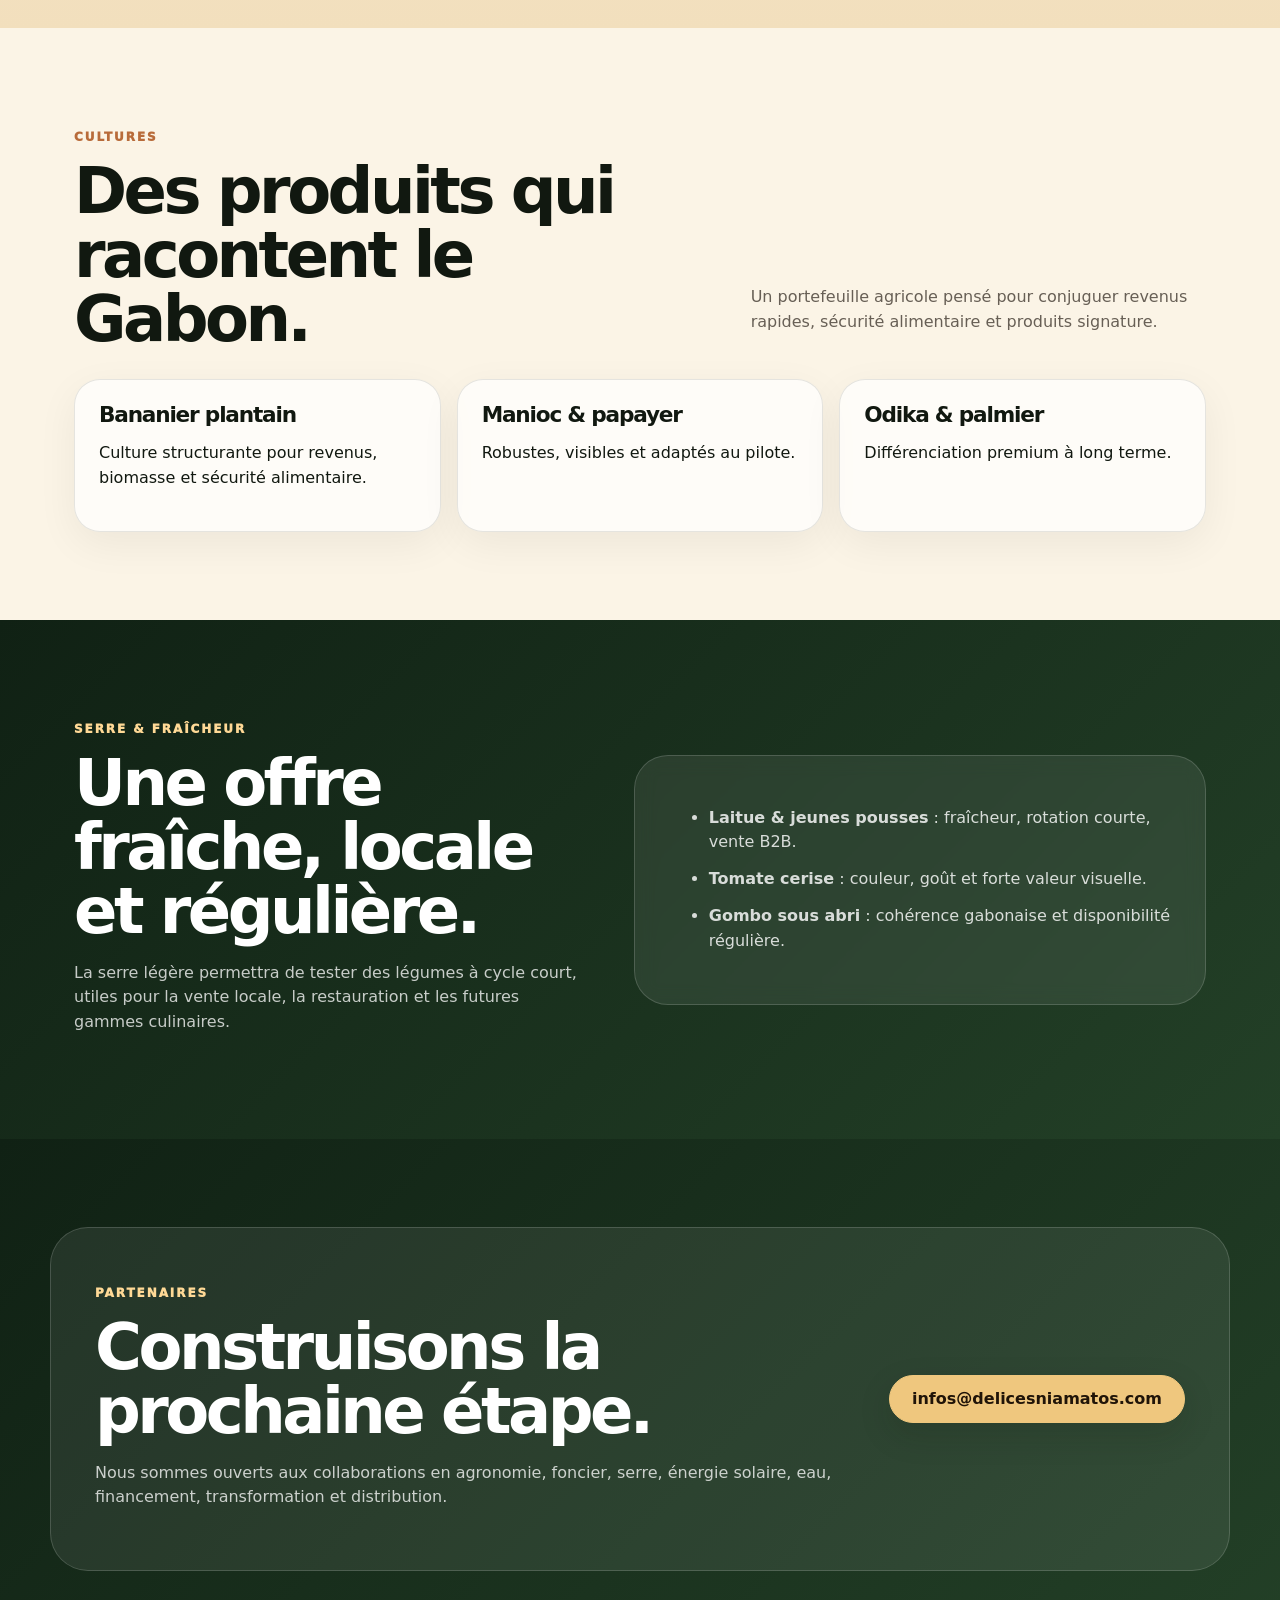
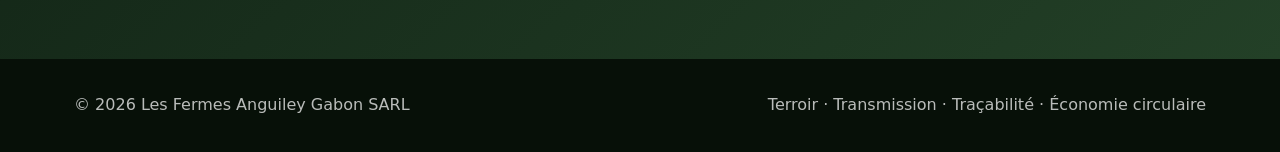
==== commit 8da4051f: "Publie la version corrigée sur GitHub Pages" ====
--- a/index.html
+++ b/index.html
@@ -13,50 +13,13 @@
   <meta name="theme-color" content="#123f28">
   <link rel="icon" href="assets/logo.svg?v=2026-08-09-audit">
   <link rel="stylesheet" href="assets/styles.css?v=2026-08-09-audit">
-  <script type="application/ld+json">{"@context":"https://schema.org","@type":"LocalBusiness","name":"Les Fermes Anguiley Gabon SARL","url":"https://delicesniamatos.github.io/site-fermes-anguiley/","image":"https://delicesniamatos.github.io/amenagement-awoungou/assets/awoungou-render-bonifie-4k-github.jpg","email":"infos@delicesniamatos.com","founder":"Denis Ayenoue","areaServed":["Gabon","Canada"],"description":"Pilote agricole familial gabonais : cultures vivrières, serre, agroécologie, transformation future, économie circulaire et trajectoire 3D."}</script>
 </head>
 <body>
 <a class="skip" href="#contenu">Aller au contenu</a>
-<header class="nav">
-  <div class="wrap navin">
-    <a class="brand" href="index.html#top"><img class="logo" src="assets/logo.svg?v=2026-08-09-audit" alt="Logo Les Fermes Anguiley Gabon SARL"><span>Les Fermes Anguiley<br><small>Gabon SARL</small></span></a>
-    <nav class="menu" aria-label="Navigation principale"><a href="#projet">Projet</a><a href="#modelisations">3D & 4K</a><a href="notre-trajectoire.html">Trajectoire 3D</a><a href="#cultures">Cultures</a><a href="#serre">Serre</a><a href="#contact">Contact</a></nav>
-    <a class="btn mini" href="mailto:infos@delicesniamatos.com?subject=Partenariat%20Les%20Fermes%20Anguiley">Contact</a>
-  </div>
-</header>
-<main id="contenu">
-<section id="top" class="hero">
-  <div class="wrap hero-grid">
-    <div class="hero-copy">
-      <p class="eyebrow">Owendo · Awoungou · Gabon</p>
-      <h1>Agriculture enracinée. Preuve terrain. Futur circulaire.</h1>
-      <p class="lead">Les Fermes Anguiley Gabon SARL transforment un héritage familial en infrastructure agroalimentaire : cultures rapides, serre maraîchère, traçabilité, économie circulaire et montée progressive vers la transformation du terroir gabonais.</p>
-      <div class="actions"><a class="btn" href="#modelisations">Voir les modélisations</a><a class="btn ghost" href="notre-trajectoire.html">Explorer la trajectoire 3D</a></div>
-    </div>
-    <aside class="hero-visual"><img src="https://delicesniamatos.github.io/amenagement-awoungou/assets/awoungou-render-bonifie-4k-github.jpg" alt="Modélisation 4K du pilote Awoungou" loading="eager"><div class="glass"><b>1 500 m²</b><span>Pilote Awoungou · 30 m × 50 m</span></div></aside>
-  </div>
-</section>
-<section id="projet" class="section proof">
-  <div class="wrap">
-    <div class="section-head"><div><p class="eyebrow">Notre approche</p><h2>Commencer petit, apprendre vite, grandir solidement.</h2></div><p class="headnote">Le pilote Awoungou permet de tester les cultures, organiser le terrain et préparer une montée en puissance responsable.</p></div>
-    <div class="cards four"><article><strong>Étape 1</strong><h3>Préparer le terrain</h3><p>Nettoyage, piquetage, haie vive et validation de l’accès à l’eau.</p></article><article><strong>Étape 2</strong><h3>Lancer la pépinière</h3><p>Ombrière, compost, réserve d’eau et premiers semis.</p></article><article><strong>Étape 3</strong><h3>Produire rapidement</h3><p>Plantain, manioc, papayer, gombo, arachide et maïs.</p></article><article><strong>Étape 4</strong><h3>Structurer la base</h3><p>Atelier, serre, eau et énergie solaire selon l’avancement du projet.</p></article></div>
-  </div>
-</section>
-<section id="modelisations" class="section models">
-  <div class="wrap">
-    <div class="section-head"><div><p class="eyebrow">Modélisations 3D & 4K</p><h2>Tous les rendus doivent être consultables sans friction.</h2></div><p class="headnote">Les liens ci-dessous sont les portes d’entrée officielles vers les expériences visuelles développées pour le projet.</p></div>
-    <div class="model-grid">
-      <article class="model-card featured"><img src="https://delicesniamatos.github.io/amenagement-awoungou/assets/awoungou-render-bonifie-4k-github.jpg" alt="Aperçu 4K du pilote Awoungou" loading="lazy"><div><span class="tag">4K · Pilote agricole</span><h3>Maquette Awoungou 4K</h3><p>Vue haute définition du site pilote : habitat, atelier, serre, eau, solaire et premières zones productives.</p><a class="btn" href="https://delicesniamatos.github.io/amenagement-awoungou/awoungou-4k.html">Ouvrir la maquette 4K</a></div></article>
-      <article class="model-card"><div class="mini-scene" aria-hidden="true"><span></span><span></span><span></span></div><span class="tag">3D interactive</span><h3>Trajectoire évolutive</h3><p>Expérience 3D intégrée au site : faites défiler pour voir la ferme apparaître phase par phase.</p><a class="btn ghost dark" href="notre-trajectoire.html">Explorer la trajectoire 3D</a></article>
-      <article class="model-card"><div class="mini-scene roof" aria-hidden="true"><span></span><span></span><span></span></div><span class="tag">Compatibilité</span><h3>Ancien lien sécurisé</h3><p>L’ancienne adresse campus-lfa-4k.html redirige proprement vers la trajectoire, pour éviter les pages mortes.</p><a class="btn ghost dark" href="campus-lfa-4k.html">Tester la redirection</a></article>
-    </div>
-  </div>
-</section>
-<section id="cultures" class="section"><div class="wrap"><div class="section-head"><div><p class="eyebrow">Cultures</p><h2>Des produits qui racontent le Gabon.</h2></div><p class="headnote">Un portefeuille agricole pensé pour conjuguer revenus rapides, sécurité alimentaire et produits signature.</p></div><div class="culture-grid"><article class="culture big"><img src="https://images.unsplash.com/photo-1587334274328-64186a80aeee?auto=format&fit=crop&w=1600&q=80" alt="Bananier plantain tropical"><div><span>Revenu rapide</span><h3>Bananier plantain</h3><p>Culture structurante pour revenus, biomasse et sécurité alimentaire.</p></div></article><article class="culture"><img src="https://upload.wikimedia.org/wikipedia/commons/9/91/Manihot_esculenta_Maniok_jadalny_2019-07-12_01.jpg" alt="Plant de manioc"><div><span>Résilience</span><h3>Manioc</h3><p>Robuste, local et valorisable.</p></div></article><article class="culture"><img src="https://upload.wikimedia.org/wikipedia/commons/3/36/Carica_papaya_%28Papayer%29_-_105.jpg" alt="Papayer avec fruits"><div><span>Cash-flow</span><h3>Papayer</h3><p>Fruit visible, rapide et pédagogique.</p></div></article><article class="culture"><img src="https://upload.wikimedia.org/wikipedia/commons/6/60/Abelmoschus_esculentus_in_Margarita_Island.jpg" alt="Gombo en fleur"><div><span>Maraîchage</span><h3>Gombo</h3><p>Cycle court et cohérence culinaire gabonaise.</p></div></article><article class="culture"><img src="https://upload.wikimedia.org/wikipedia/commons/e/eb/Elaeis_guineensis_oil_palm_fruit_Portoviejo_Ecuador.jpg" alt="Noix de palme"><div><span>Nyembwè</span><h3>Palmier à huile</h3><p>Culture pivot future pour transformation.</p></div></article><article class="culture"><img src="https://upload.wikimedia.org/wikipedia/commons/8/89/Irvingia_gabonensis_African_Bush_Mango_%2821033194961%29.jpg" alt="Fruits d’odika"><div><span>Signature</span><h3>Odika</h3><p>Différenciation premium à long terme.</p></div></article></div></div></section>
-<section id="serre" class="section greenhouse"><div class="wrap split"><div><p class="eyebrow light">Serre & fraîcheur</p><h2>Une offre fraîche, locale et régulière.</h2><p class="mt">La serre légère permettra de tester des légumes à cycle court, utiles pour la vente locale, la restauration et les futures gammes culinaires.</p></div><div class="system-card"><ul><li><b>Laitue & jeunes pousses</b> : fraîcheur, rotation courte, vente B2B.</li><li><b>Tomate cerise</b> : couleur, goût et forte valeur visuelle.</li><li><b>Concombre</b> : produit clair, accessible et demandé.</li><li><b>Poivron & piment doux</b> : couleur, marge et transformation future.</li><li><b>Basilic, persil, ciboulette africaine</b> : herbes fraîches pour chefs.</li><li><b>Gombo sous abri</b> : cohérence gabonaise et disponibilité régulière.</li></ul></div></div></section>
-<section id="heritage" class="section heritage"><div class="wrap split"><div class="logo-panel"><img src="assets/logo.svg?v=2026-08-09-audit" alt="Logo hommage à Mathurine Anguiley"></div><div><p class="eyebrow">Héritage familial</p><h2>Mathurine Anguiley, mémoire vivante du projet.</h2><p class="mt">Le symbole de la marque rend hommage à une femme nourricière, attentive à la terre et à la transmission. Il rappelle que chaque culture, chaque geste et chaque décision s’inscrivent dans une histoire familiale appelée à grandir.</p></div></div></section>
-<section id="contact" class="section partners"><div class="wrap contact"><div><p class="eyebrow light">Partenaires</p><h2>Construisons la prochaine étape.</h2><p class="mt">Nous sommes ouverts aux collaborations en agronomie, foncier, serre, énergie solaire, eau, financement, transformation et distribution.</p></div><a class="btn lightbtn" href="mailto:infos@delicesniamatos.com?subject=Partenariat%20Les%20Fermes%20Anguiley%20Gabon%20SARL">infos@delicesniamatos.com</a></div></section>
-</main>
-<footer><div class="wrap foot"><span>© 2026 Les Fermes Anguiley Gabon SARL</span><span>Terroir · Transmission · Traçabilité · Économie circulaire</span></div></footer>
-</body>
-</html>+<header class="nav"><div class="wrap navin"><a class="brand" href="index.html#top"><img class="logo" src="assets/logo.svg?v=2026-08-09-audit" alt="Logo Les Fermes Anguiley Gabon SARL"><span>Les Fermes Anguiley<br><small>Gabon SARL</small></span></a><nav class="menu" aria-label="Navigation principale"><a href="#projet">Projet</a><a href="#modelisations">3D & 4K</a><a href="notre-trajectoire.html">Trajectoire 3D</a><a href="#cultures">Cultures</a><a href="#serre">Serre</a><a href="#contact">Contact</a></nav><a class="btn mini" href="mailto:infos@delicesniamatos.com?subject=Partenariat%20Les%20Fermes%20Anguiley">Contact</a></div></header>
+<main id="contenu"><section id="top" class="hero"><div class="wrap hero-grid"><div class="hero-copy"><p class="eyebrow">Owendo · Awoungou · Gabon</p><h1>Agriculture enracinée. Preuve terrain. Futur circulaire.</h1><p class="lead">Les Fermes Anguiley Gabon SARL transforment un héritage familial en infrastructure agroalimentaire : cultures rapides, serre maraîchère, traçabilité, économie circulaire et montée progressive vers la transformation du terroir gabonais.</p><div class="actions"><a class="btn" href="#modelisations">Voir les modélisations</a><a class="btn ghost" href="notre-trajectoire.html">Explorer la trajectoire 3D</a></div></div><aside class="hero-visual"><img src="https://delicesniamatos.github.io/amenagement-awoungou/assets/awoungou-render-bonifie-4k-github.jpg" alt="Modélisation 4K du pilote Awoungou" loading="eager"><div class="glass"><b>1 500 m²</b><span>Pilote Awoungou · 30 m × 50 m</span></div></aside></div></section>
+<section id="projet" class="section proof"><div class="wrap"><div class="section-head"><div><p class="eyebrow">Notre approche</p><h2>Commencer petit, apprendre vite, grandir solidement.</h2></div><p class="headnote">Le pilote Awoungou permet de tester les cultures, organiser le terrain et préparer une montée en puissance responsable.</p></div><div class="cards four"><article><strong>Étape 1</strong><h3>Préparer le terrain</h3><p>Nettoyage, piquetage, haie vive et validation de l’accès à l’eau.</p></article><article><strong>Étape 2</strong><h3>Lancer la pépinière</h3><p>Ombrière, compost, réserve d’eau et premiers semis.</p></article><article><strong>Étape 3</strong><h3>Produire rapidement</h3><p>Plantain, manioc, papayer, gombo, arachide et maïs.</p></article><article><strong>Étape 4</strong><h3>Structurer la base</h3><p>Atelier, serre, eau et énergie solaire selon l’avancement du projet.</p></article></div></div></section>
+<section id="modelisations" class="section models"><div class="wrap"><div class="section-head"><div><p class="eyebrow">Modélisations 3D & 4K</p><h2>Tous les rendus doivent être consultables sans friction.</h2></div><p class="headnote">Les liens ci-dessous sont les portes d’entrée officielles vers les expériences visuelles développées pour le projet.</p></div><div class="model-grid"><article class="model-card featured"><img src="https://delicesniamatos.github.io/amenagement-awoungou/assets/awoungou-render-bonifie-4k-github.jpg" alt="Aperçu 4K du pilote Awoungou" loading="lazy"><div><span class="tag">4K · Pilote agricole</span><h3>Maquette Awoungou 4K</h3><p>Vue haute définition du site pilote : habitat, atelier, serre, eau, solaire et premières zones productives.</p><a class="btn" href="https://delicesniamatos.github.io/amenagement-awoungou/awoungou-4k.html">Ouvrir la maquette 4K</a></div></article><article class="model-card"><div class="mini-scene" aria-hidden="true"><span></span><span></span><span></span></div><span class="tag">3D interactive</span><h3>Trajectoire évolutive</h3><p>Expérience 3D intégrée au site : faites défiler pour voir la ferme apparaître phase par phase.</p><a class="btn ghost dark" href="notre-trajectoire.html">Explorer la trajectoire 3D</a></article><article class="model-card"><div class="mini-scene roof" aria-hidden="true"><span></span><span></span><span></span></div><span class="tag">Compatibilité</span><h3>Ancien lien sécurisé</h3><p>L’ancienne adresse campus-lfa-4k.html redirige proprement vers la trajectoire, pour éviter les pages mortes.</p><a class="btn ghost dark" href="campus-lfa-4k.html">Tester la redirection</a></article></div></div></section>
+<section id="cultures" class="section"><div class="wrap"><div class="section-head"><div><p class="eyebrow">Cultures</p><h2>Des produits qui racontent le Gabon.</h2></div><p class="headnote">Un portefeuille agricole pensé pour conjuguer revenus rapides, sécurité alimentaire et produits signature.</p></div><div class="cards three"><article><h3>Bananier plantain</h3><p>Culture structurante pour revenus, biomasse et sécurité alimentaire.</p></article><article><h3>Manioc & papayer</h3><p>Robustes, visibles et adaptés au pilote.</p></article><article><h3>Odika & palmier</h3><p>Différenciation premium à long terme.</p></article></div></div></section>
+<section id="serre" class="section greenhouse"><div class="wrap split"><div><p class="eyebrow light">Serre & fraîcheur</p><h2>Une offre fraîche, locale et régulière.</h2><p class="mt">La serre légère permettra de tester des légumes à cycle court, utiles pour la vente locale, la restauration et les futures gammes culinaires.</p></div><div class="system-card"><ul><li><b>Laitue & jeunes pousses</b> : fraîcheur, rotation courte, vente B2B.</li><li><b>Tomate cerise</b> : couleur, goût et forte valeur visuelle.</li><li><b>Gombo sous abri</b> : cohérence gabonaise et disponibilité régulière.</li></ul></div></div></section>
+<section id="contact" class="section partners"><div class="wrap contact"><div><p class="eyebrow light">Partenaires</p><h2>Construisons la prochaine étape.</h2><p class="mt">Nous sommes ouverts aux collaborations en agronomie, foncier, serre, énergie solaire, eau, financement, transformation et distribution.</p></div><a class="btn lightbtn" href="mailto:infos@delicesniamatos.com?subject=Partenariat%20Les%20Fermes%20Anguiley%20Gabon%20SARL">infos@delicesniamatos.com</a></div></section></main><footer><div class="wrap foot"><span>© 2026 Les Fermes Anguiley Gabon SARL</span><span>Terroir · Transmission · Traçabilité · Économie circulaire</span></div></footer></body></html>
--- a/assets/styles.css
+++ b/assets/styles.css
@@ -1 +1 @@
-:root{--cream:#fbf4e6;--ink:#111810;--muted:#675f55;--green:#123f28;--green2:#6f9a57;--gold:#efc77e;--clay:#b86b3a;--white:#fffaf0;--max:1180px}*{box-sizing:border-box}html{scroll-behavior:smooth}body{margin:0;background:var(--cream);color:var(--ink);font-family:Inter,ui-sans-serif,system-ui,-apple-system,Segoe UI,sans-serif;line-height:1.55}img{max-width:100%;display:block}h1,h2,h3{margin:0;line-height:1;letter-spacing:-.055em}h1{font-size:clamp(3rem,8vw,7.8rem)}h2{font-size:clamp(2.1rem,5vw,4.8rem)}h3{font-size:1.35rem}.skip{position:absolute;left:-999px;top:8px;background:#fff;color:#111;padding:10px;z-index:100}.skip:focus{left:8px}.wrap{max-width:var(--max);margin:auto;padding:0 24px}.nav{position:sticky;top:0;z-index:50;background:rgba(251,244,230,.82);backdrop-filter:blur(18px);border-bottom:1px solid rgba(17,24,16,.08)}.navin{min-height:80px;display:flex;align-items:center;justify-content:space-between;gap:18px}.brand{display:flex;align-items:center;gap:12px;text-decoration:none;color:inherit;font-weight:950}.logo{width:84px;height:46px;object-fit:contain}.brand small{color:var(--muted);font-weight:750}.menu{display:flex;gap:18px;align-items:center}.menu a{text-decoration:none;font-weight:850;color:#253325}.menu a:hover{text-decoration:underline}.btn{display:inline-flex;align-items:center;justify-content:center;min-height:48px;padding:0 22px;border-radius:999px;border:1px solid var(--ink);background:var(--ink);color:var(--cream);text-decoration:none;font-weight:900;box-shadow:0 12px 32px rgba(17,24,16,.15)}.btn:focus-visible{outline:3px solid var(--gold);outline-offset:3px}.btn.ghost{background:rgba(255,255,255,.22);color:var(--ink)}.btn.ghost.dark{background:#fffaf0;color:var(--ink)}.btn.mini{min-height:42px;padding:0 16px}.lightbtn{background:var(--gold);border-color:var(--gold);color:#201408}.hero{position:relative;overflow:hidden;padding:88px 0 74px;background:radial-gradient(circle at 83% 12%,rgba(111,154,87,.32),transparent 32%),linear-gradient(135deg,#fbf4e6,#eadac0)}.hero-grid,.split{display:grid;grid-template-columns:.95fr 1.05fr;gap:42px;align-items:center}.eyebrow{letter-spacing:.16em;text-transform:uppercase;font-size:.75rem;font-weight:950;color:var(--clay)}.eyebrow.light{color:#ffd996}.lead{font-size:clamp(1.08rem,2vw,1.36rem);max-width:720px;margin:24px 0 30px;color:#50483f}.actions{display:flex;gap:12px;flex-wrap:wrap}.hero-visual{position:relative;border-radius:36px;overflow:hidden;min-height:520px;box-shadow:0 30px 100px rgba(32,30,20,.24);border:1px solid rgba(255,255,255,.62)}.hero-visual img{width:100%;height:100%;position:absolute;inset:0;object-fit:cover}.glass{position:absolute;left:22px;bottom:22px;background:rgba(10,22,13,.68);border:1px solid rgba(255,255,255,.18);backdrop-filter:blur(18px);color:#fff;border-radius:22px;padding:16px 18px}.glass b{font-size:2rem;display:block}.glass span{color:rgba(255,255,255,.76)}.section{padding:88px 0}.section-head{display:flex;align-items:end;justify-content:space-between;gap:28px;margin-bottom:28px}.headnote{max-width:480px;color:var(--muted)}.mt{margin-top:18px}.cards,.model-grid{display:grid;gap:16px}.cards.four{grid-template-columns:repeat(4,1fr)}.cards.three,.model-grid{grid-template-columns:repeat(3,1fr)}.cards article,.model-card{background:rgba(255,255,255,.70);border:1px solid rgba(17,24,16,.1);border-radius:26px;padding:24px;box-shadow:0 12px 42px rgba(17,24,16,.06)}.cards strong,.tag{color:var(--clay);letter-spacing:.08em;text-transform:uppercase;font-size:.78rem;font-weight:950}.models{background:linear-gradient(180deg,#fffaf0,#f2dfbd)}.model-card{overflow:hidden}.model-card.featured{grid-column:span 2;display:grid;grid-template-columns:1.15fr .85fr;gap:22px;align-items:center}.model-card.featured img{height:100%;min-height:320px;width:100%;object-fit:cover;border-radius:20px}.model-card p{color:var(--muted)}.mini-scene{height:180px;border-radius:20px;background:linear-gradient(180deg,#dfead7,#adbf82);position:relative;overflow:hidden;margin-bottom:18px}.mini-scene span{position:absolute;background:var(--green);border-radius:8px;box-shadow:0 10px 20px rgba(0,0,0,.15)}.mini-scene span:nth-child(1){width:90px;height:54px;left:28px;bottom:38px}.mini-scene span:nth-child(2){width:130px;height:22px;right:25px;bottom:74px;background:var(--gold);transform:skewY(-10deg)}.mini-scene span:nth-child(3){width:44px;height:90px;right:72px;bottom:22px;background:var(--clay)}.mini-scene.roof{background:linear-gradient(180deg,#e7f2f0,#c8d6b1)}.culture-grid{display:grid;grid-template-columns:repeat(3,1fr);gap:18px}.culture{position:relative;min-height:350px;border-radius:30px;overflow:hidden;background:#111;color:#fff;box-shadow:0 18px 60px rgba(17,24,16,.16)}.culture.big{grid-column:span 2}.culture img{position:absolute;inset:0;width:100%;height:100%;object-fit:cover;transition:transform .7s}.culture:hover img{transform:scale(1.05)}.culture:after{content:"";position:absolute;inset:0;background:linear-gradient(0deg,rgba(0,0,0,.76),rgba(0,0,0,.08) 62%)}.culture div{position:absolute;left:22px;right:22px;bottom:22px;z-index:1}.culture span{font-size:.74rem;text-transform:uppercase;letter-spacing:.13em;color:#ffd996;font-weight:950}.culture p{color:rgba(255,255,255,.8)}.greenhouse,.partners{background:linear-gradient(135deg,#102114,#234027);color:#fff}.greenhouse p,.partners p{color:rgba(255,255,255,.76)}.system-card{border:1px solid rgba(255,255,255,.16);border-radius:34px;background:rgba(255,255,255,.08);padding:34px;backdrop-filter:blur(10px)}.system-card li{margin:12px 0;color:rgba(255,255,255,.82)}.heritage{background:linear-gradient(135deg,#fbf4e6,#f2dfbd)}.logo-panel{border-radius:36px;background:linear-gradient(135deg,#fff,#f3e2c4);padding:32px;box-shadow:0 22px 80px rgba(90,54,18,.12);border:1px solid rgba(17,24,16,.08)}.contact{display:flex;align-items:center;justify-content:space-between;gap:24px;background:rgba(255,255,255,.08);border:1px solid rgba(255,255,255,.16);border-radius:38px;padding:44px}footer{padding:34px 0;background:#071008;color:rgba(255,255,255,.72)}.foot{display:flex;justify-content:space-between;gap:20px;flex-wrap:wrap}@media(max-width:1060px){.menu{display:none}.hero-grid,.split{grid-template-columns:1fr}.hero-visual{min-height:420px}.cards.four,.cards.three,.model-grid{grid-template-columns:1fr 1fr}.model-card.featured{grid-column:span 2}.culture-grid{grid-template-columns:1fr 1fr}.culture.big{grid-column:span 2}.section-head{align-items:start;flex-direction:column}.contact{align-items:start;flex-direction:column}}@media(max-width:660px){.wrap{padding:0 18px}.navin{min-height:72px}.brand span{font-size:.9rem}.logo{width:72px}.hero{padding:58px 0}.section{padding:62px 0}.cards.four,.cards.three,.model-grid,.culture-grid,.model-card.featured{grid-template-columns:1fr}.model-card.featured{grid-column:auto}.culture.big{grid-column:auto}.hero-visual{min-height:330px}.contact{padding:26px;border-radius:28px}h1{font-size:clamp(2.65rem,15vw,4.8rem)}}
+:root{--cream:#fbf4e6;--ink:#111810;--muted:#675f55;--green:#123f28;--green2:#6f9a57;--gold:#efc77e;--clay:#b86b3a;--white:#fffaf0;--max:1180px}*{box-sizing:border-box}html{scroll-behavior:smooth}body{margin:0;background:var(--cream);color:var(--ink);font-family:Inter,ui-sans-serif,system-ui,-apple-system,Segoe UI,sans-serif;line-height:1.55;overflow-x:hidden}img{max-width:100%;display:block}h1,h2,h3{margin:0;line-height:1;letter-spacing:-.055em}h1{font-size:clamp(3rem,8vw,7.8rem)}h2{font-size:clamp(2.1rem,5vw,4.8rem)}h3{font-size:1.35rem}.skip{position:absolute;left:-999px;top:8px;background:#fff;color:#111;padding:10px;z-index:100}.skip:focus{left:8px}.wrap{max-width:var(--max);margin:auto;padding:0 24px}.nav{position:sticky;top:0;z-index:50;background:rgba(251,244,230,.82);backdrop-filter:blur(18px);border-bottom:1px solid rgba(17,24,16,.08)}.navin{min-height:80px;display:flex;align-items:center;justify-content:space-between;gap:18px}.brand{display:flex;align-items:center;gap:12px;text-decoration:none;color:inherit;font-weight:950}.logo{width:84px;height:46px;object-fit:contain}.brand small{color:var(--muted);font-weight:750}.menu{display:flex;gap:18px;align-items:center}.menu a{text-decoration:none;font-weight:850;color:#253325}.menu a:hover{text-decoration:underline}.btn{display:inline-flex;align-items:center;justify-content:center;min-height:48px;padding:0 22px;border-radius:999px;border:1px solid var(--ink);background:var(--ink);color:var(--cream);text-decoration:none;font-weight:900;box-shadow:0 12px 32px rgba(17,24,16,.15)}.btn.ghost{background:rgba(255,255,255,.22);color:var(--ink)}.btn.ghost.dark{background:#fffaf0;color:var(--ink)}.btn.mini{min-height:42px;padding:0 16px}.lightbtn{background:var(--gold);border-color:var(--gold);color:#201408}.hero{position:relative;overflow:hidden;padding:88px 0 74px;background:radial-gradient(circle at 83% 12%,rgba(111,154,87,.32),transparent 32%),linear-gradient(135deg,#fbf4e6,#eadac0)}.hero-grid,.split{display:grid;grid-template-columns:.95fr 1.05fr;gap:42px;align-items:center}.eyebrow{letter-spacing:.16em;text-transform:uppercase;font-size:.75rem;font-weight:950;color:var(--clay)}.eyebrow.light{color:#ffd996}.lead{font-size:clamp(1.08rem,2vw,1.36rem);max-width:720px;margin:24px 0 30px;color:#50483f}.actions{display:flex;gap:12px;flex-wrap:wrap}.hero-visual{position:relative;border-radius:36px;overflow:hidden;min-height:520px;box-shadow:0 30px 100px rgba(32,30,20,.24);border:1px solid rgba(255,255,255,.62)}.hero-visual img{width:100%;height:100%;position:absolute;inset:0;object-fit:cover}.glass{position:absolute;left:22px;bottom:22px;background:rgba(10,22,13,.68);border:1px solid rgba(255,255,255,.18);backdrop-filter:blur(18px);color:#fff;border-radius:22px;padding:16px 18px}.glass b{font-size:2rem;display:block}.glass span{color:rgba(255,255,255,.76)}.section{padding:88px 0}.section-head{display:flex;align-items:end;justify-content:space-between;gap:28px;margin-bottom:28px}.headnote{max-width:480px;color:var(--muted)}.mt{margin-top:18px}.cards,.model-grid{display:grid;gap:16px}.cards.four{grid-template-columns:repeat(4,1fr)}.cards.three,.model-grid{grid-template-columns:repeat(3,1fr)}.cards article,.model-card{background:rgba(255,255,255,.70);border:1px solid rgba(17,24,16,.1);border-radius:26px;padding:24px;box-shadow:0 12px 42px rgba(17,24,16,.06)}.cards strong,.tag{color:var(--clay);letter-spacing:.08em;text-transform:uppercase;font-size:.78rem;font-weight:950}.models{background:linear-gradient(180deg,#fffaf0,#f2dfbd)}.model-card{overflow:hidden}.model-card.featured{grid-column:span 2;display:grid;grid-template-columns:1.15fr .85fr;gap:22px;align-items:center}.model-card.featured img{height:100%;min-height:320px;width:100%;object-fit:cover;border-radius:20px}.model-card p{color:var(--muted)}.mini-scene{height:180px;border-radius:20px;background:linear-gradient(180deg,#dfead7,#adbf82);position:relative;overflow:hidden;margin-bottom:18px}.mini-scene span{position:absolute;background:var(--green);border-radius:8px;box-shadow:0 10px 20px rgba(0,0,0,.15)}.mini-scene span:nth-child(1){width:90px;height:54px;left:28px;bottom:38px}.mini-scene span:nth-child(2){width:130px;height:22px;right:25px;bottom:74px;background:var(--gold);transform:skewY(-10deg)}.mini-scene span:nth-child(3){width:44px;height:90px;right:72px;bottom:22px;background:var(--clay)}.mini-scene.roof{background:linear-gradient(180deg,#e7f2f0,#c8d6b1)}.greenhouse,.partners{background:linear-gradient(135deg,#102114,#234027);color:#fff}.greenhouse p,.partners p{color:rgba(255,255,255,.76)}.system-card{border:1px solid rgba(255,255,255,.16);border-radius:34px;background:rgba(255,255,255,.08);padding:34px;backdrop-filter:blur(10px)}.system-card li{margin:12px 0;color:rgba(255,255,255,.82)}.contact{display:flex;align-items:center;justify-content:space-between;gap:24px;background:rgba(255,255,255,.08);border:1px solid rgba(255,255,255,.16);border-radius:38px;padding:44px}footer{padding:34px 0;background:#071008;color:rgba(255,255,255,.72)}.foot{display:flex;justify-content:space-between;gap:20px;flex-wrap:wrap}@media(max-width:1060px){.menu{display:none}.hero-grid,.split{grid-template-columns:1fr}.hero-visual{min-height:420px}.cards.four,.cards.three,.model-grid{grid-template-columns:1fr 1fr}.model-card.featured{grid-column:span 2}.section-head{align-items:start;flex-direction:column}.contact{align-items:start;flex-direction:column}}@media(max-width:660px){.wrap{padding:0 18px}.navin{min-height:72px}.brand span{font-size:.9rem}.logo{width:72px}.hero{padding:58px 0}.section{padding:62px 0}.cards.four,.cards.three,.model-grid,.model-card.featured{grid-template-columns:1fr}.model-card.featured{grid-column:auto}.hero-visual{min-height:330px}.contact{padding:26px;border-radius:28px}h1{font-size:clamp(2.65rem,15vw,4.8rem)}}
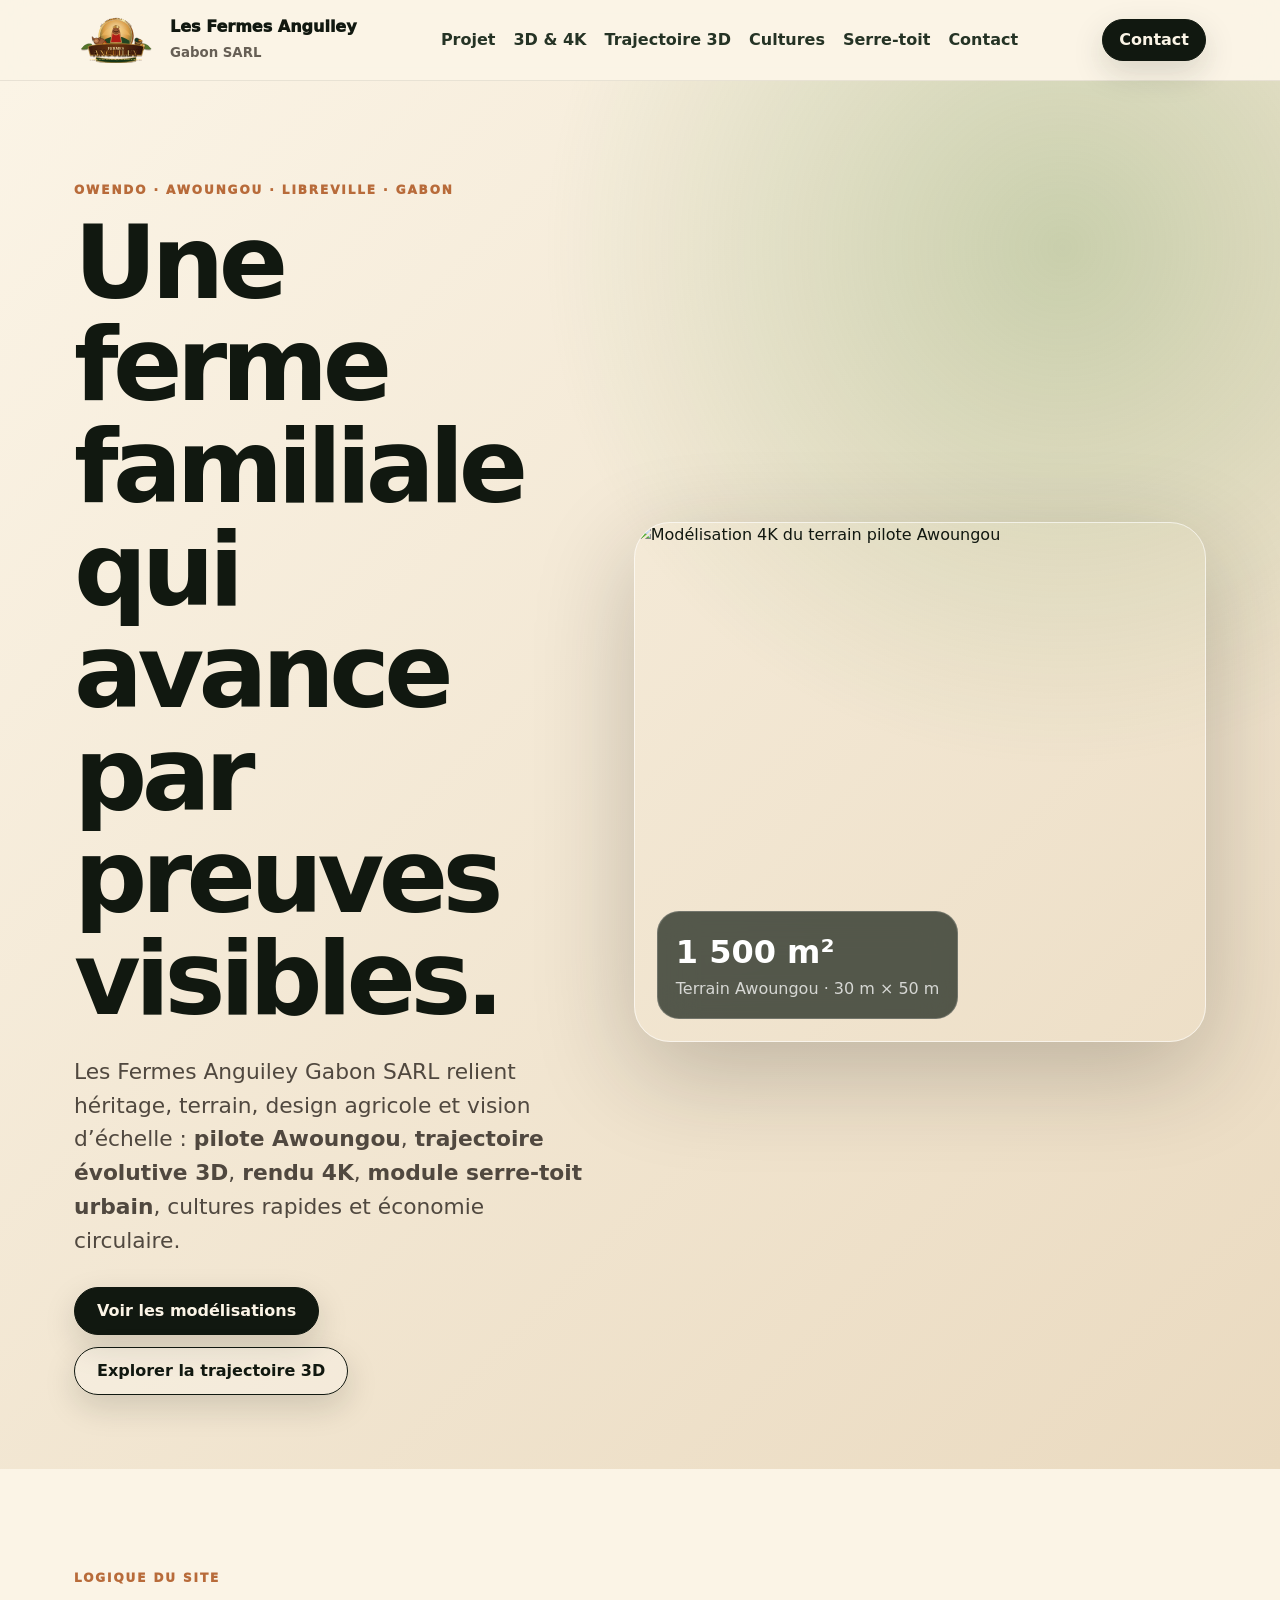
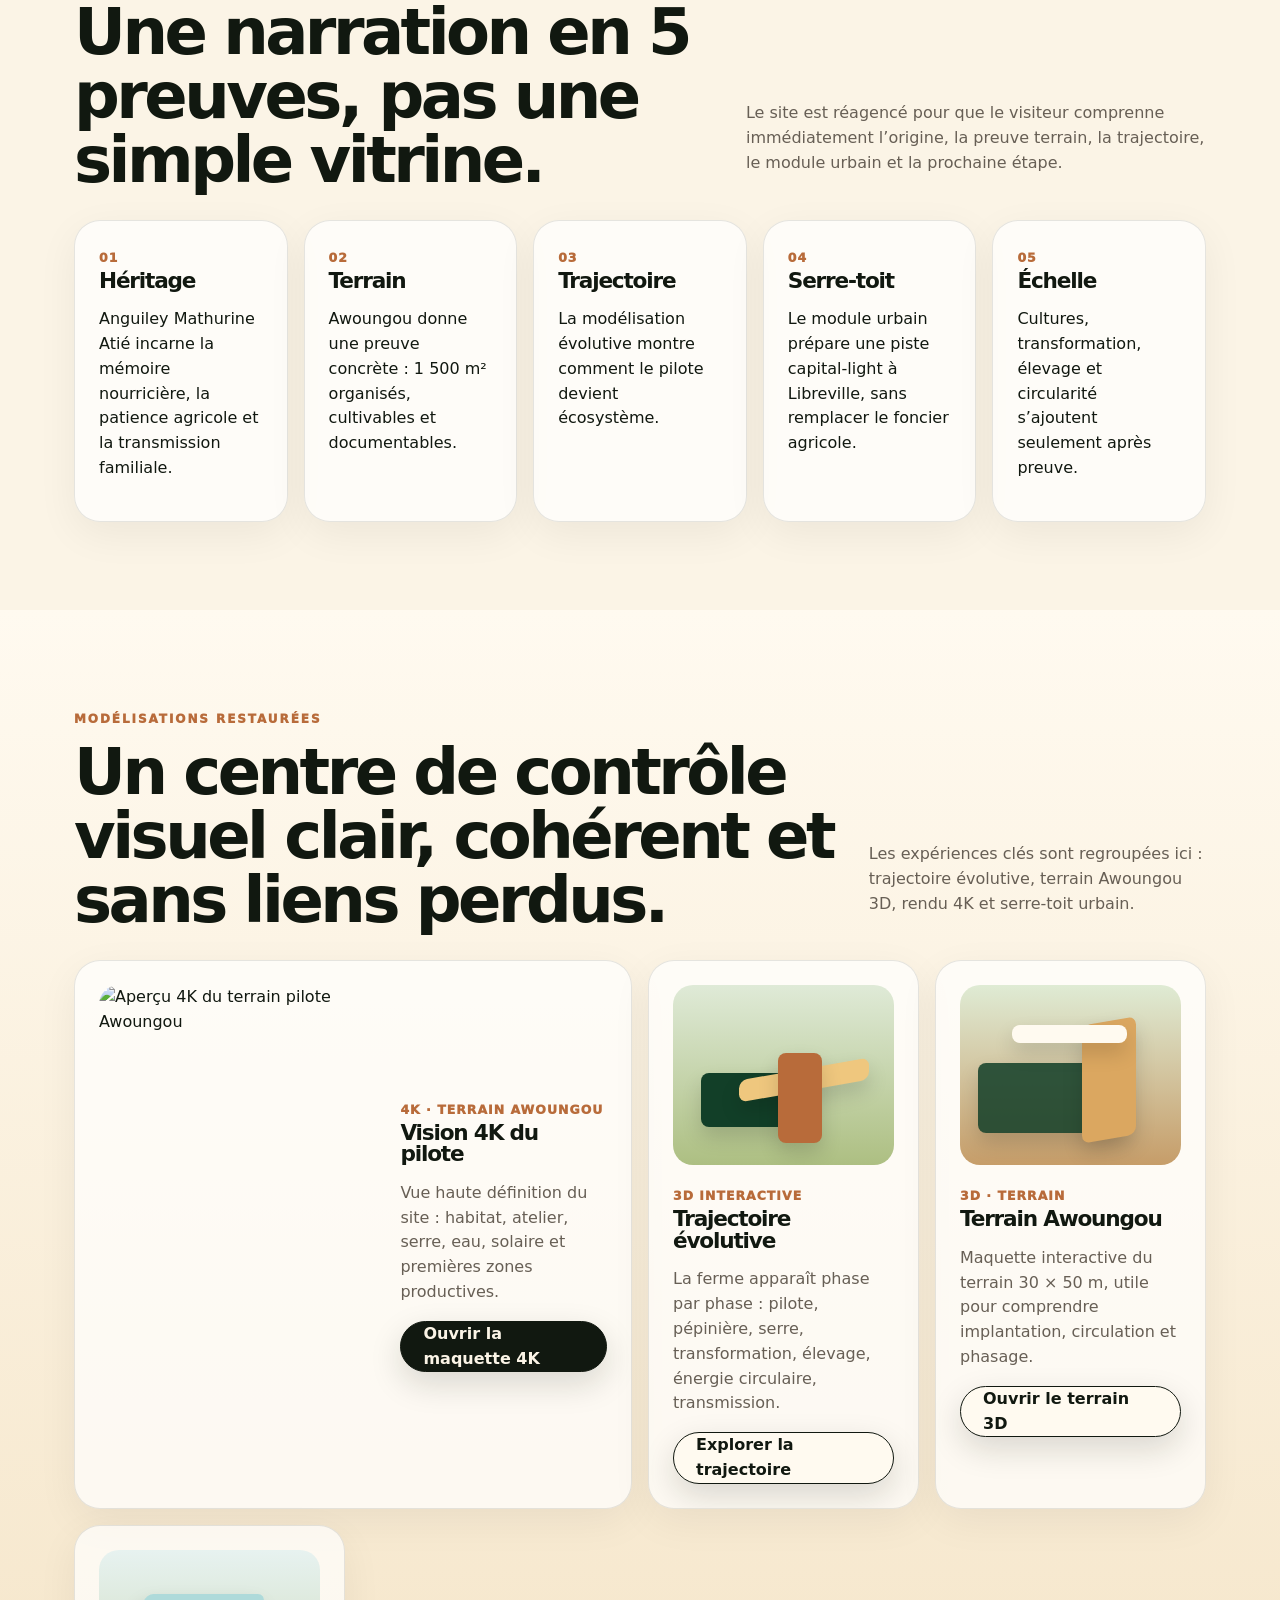
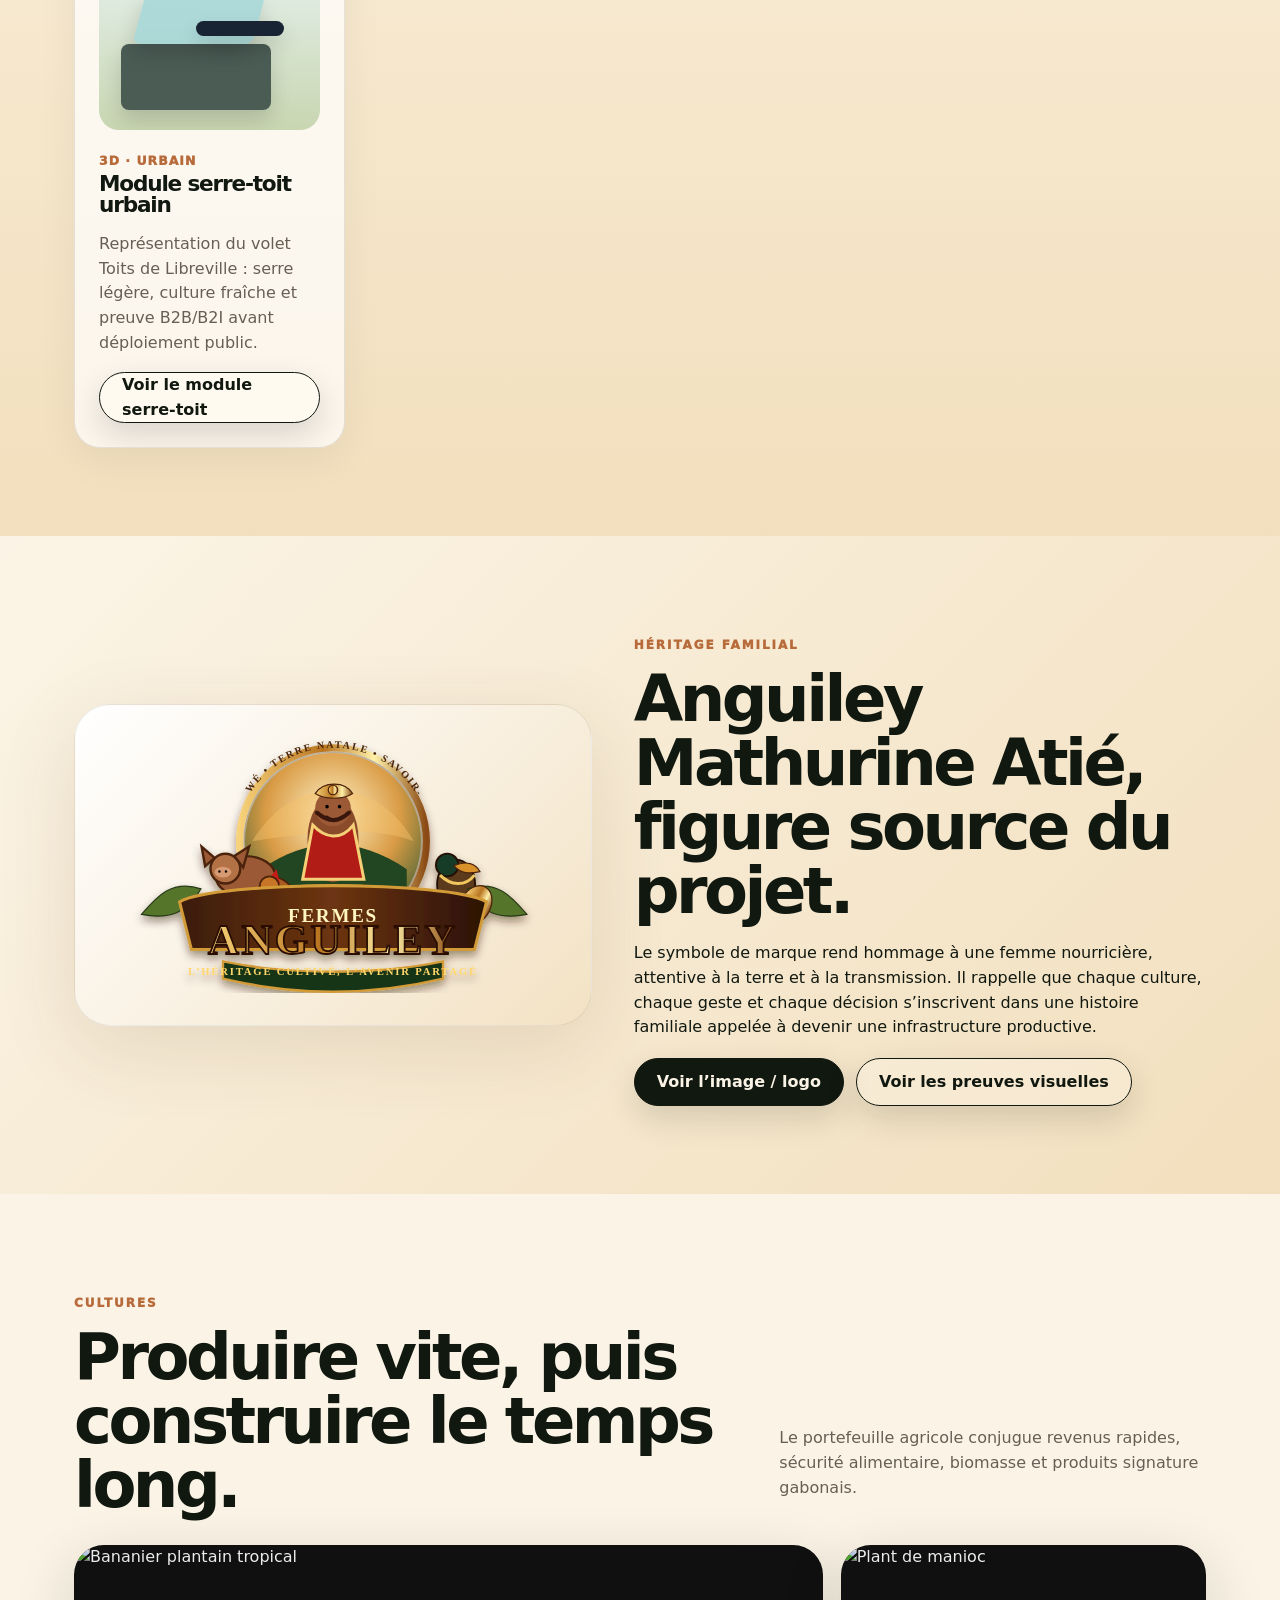
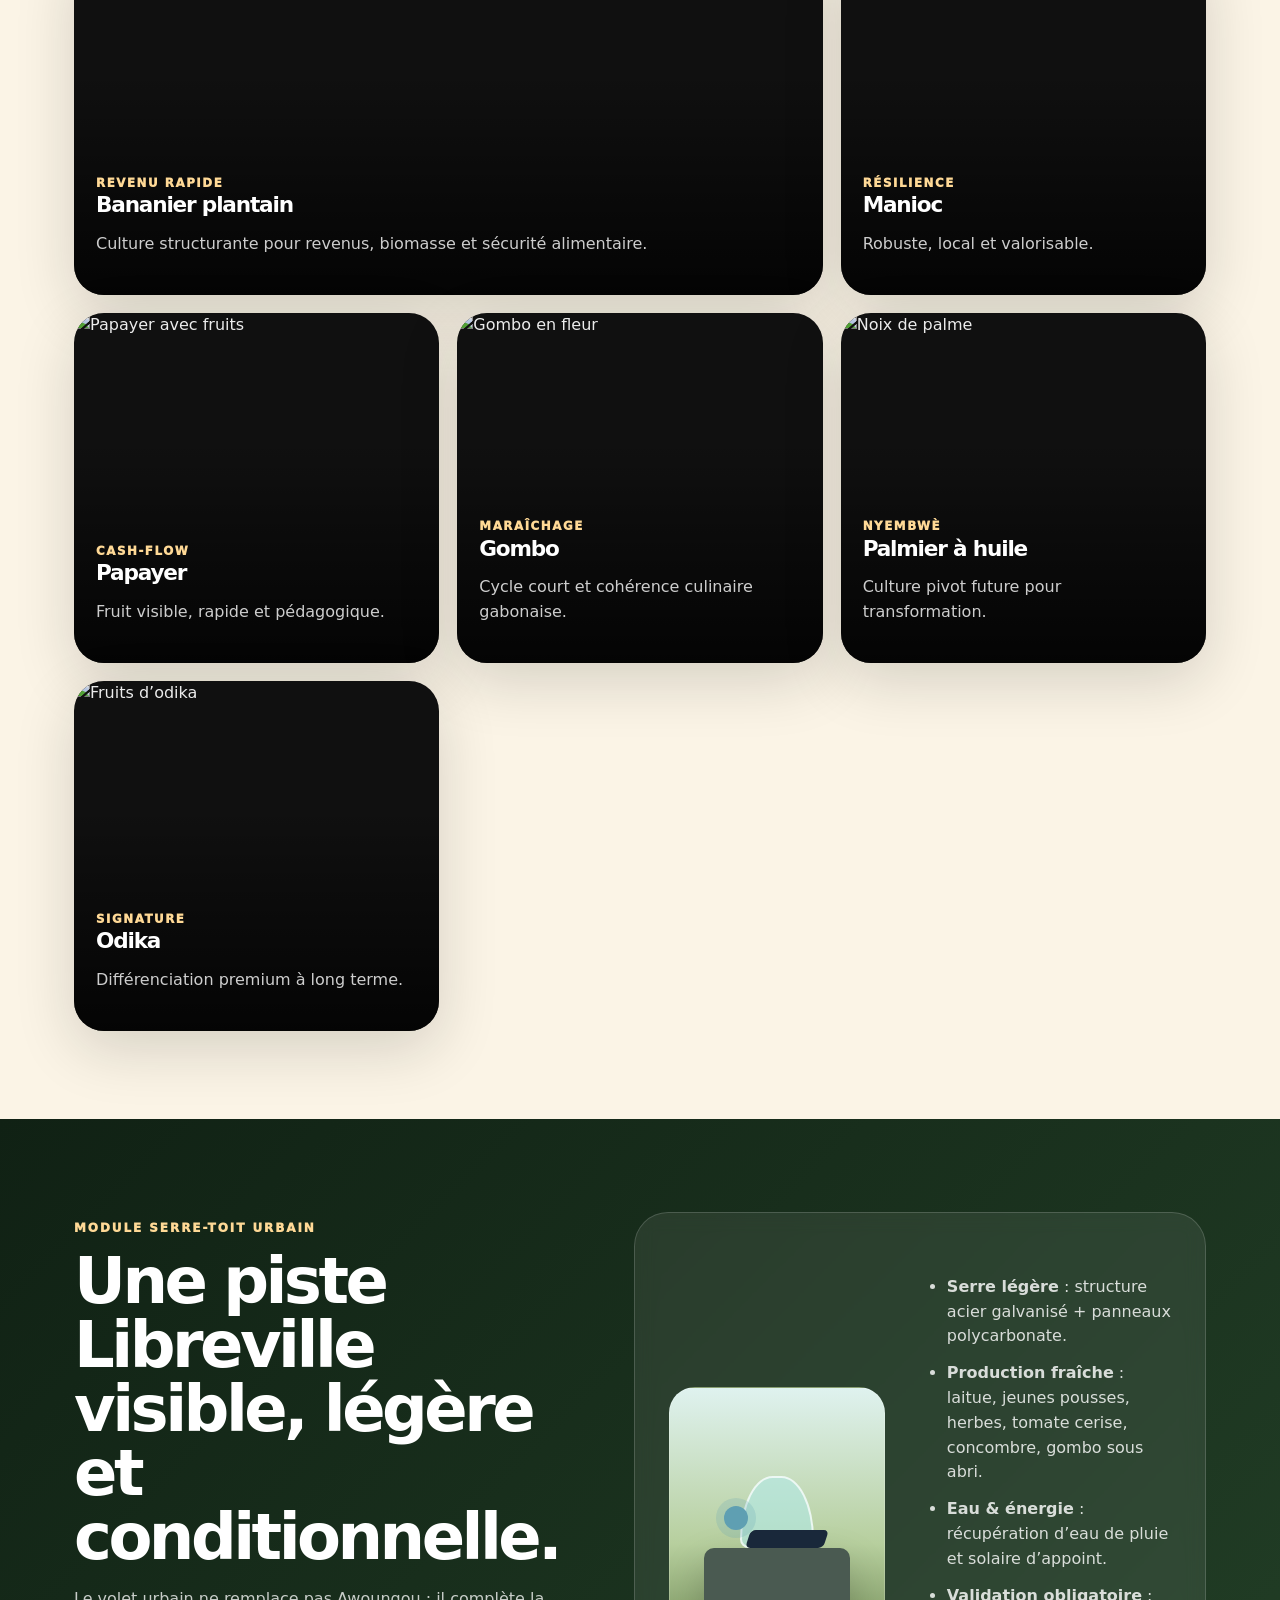
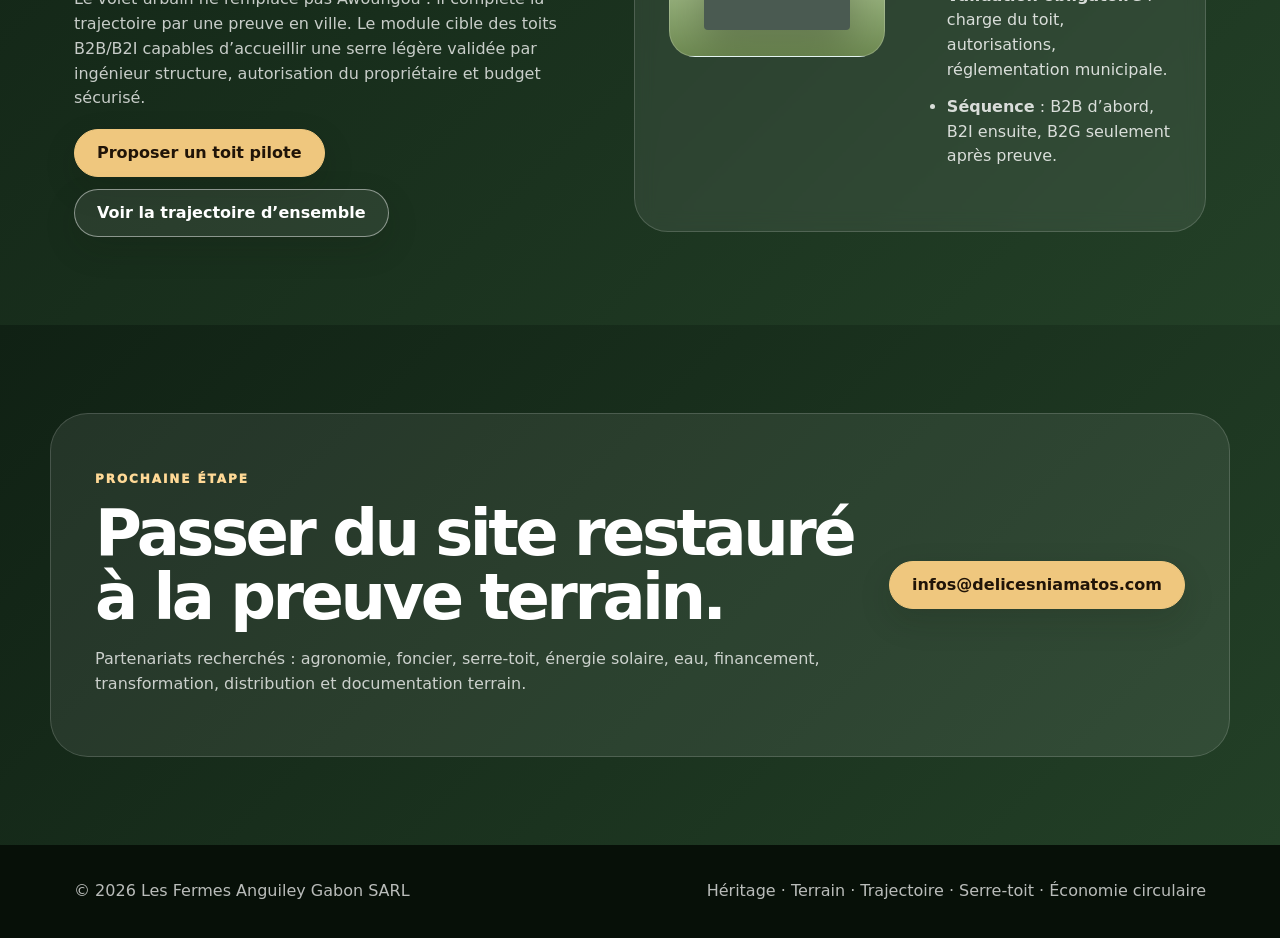
==== commit 990f3ce4: "Restaure la vision complète du site Fermes Anguiley" ====
--- a/index.html
+++ b/index.html
@@ -3,23 +3,61 @@
 <head>
   <meta charset="utf-8">
   <meta name="viewport" content="width=device-width,initial-scale=1">
-  <title>Les Fermes Anguiley Gabon SARL — Pilote agricole, maquettes 3D & 4K</title>
-  <meta name="description" content="Site officiel des Fermes Anguiley Gabon SARL : pilote Awoungou, cultures vivrières, serre, agroécologie, trajectoire 3D et modélisations 4K consultables sans erreur.">
+  <title>Les Fermes Anguiley Gabon SARL — Trajectoire, Awoungou 3D/4K & serre-toit</title>
+  <meta name="description" content="Site officiel des Fermes Anguiley Gabon SARL : héritage Anguiley Mathurine Atié, trajectoire évolutive 3D, terrain Awoungou 3D et 4K, module serre-toit urbain, cultures et économie circulaire.">
   <meta property="og:title" content="Les Fermes Anguiley Gabon SARL">
-  <meta property="og:description" content="Une ferme familiale gabonaise structurée comme un pilote agricole, culinaire et circulaire : Awoungou, serre, cultures vivrières, terroir, trajectoire 3D et vues 4K.">
+  <meta property="og:description" content="Une ferme familiale gabonaise structurée comme un pilote agricole, culinaire et circulaire : Awoungou, serre-toit, cultures vivrières, terroir, trajectoire 3D et vues 4K.">
   <meta property="og:type" content="website">
   <meta property="og:url" content="https://delicesniamatos.github.io/site-fermes-anguiley/">
   <meta property="og:image" content="https://delicesniamatos.github.io/amenagement-awoungou/assets/awoungou-render-bonifie-4k-github.jpg">
   <meta name="theme-color" content="#123f28">
-  <link rel="icon" href="assets/logo.svg?v=2026-08-09-audit">
-  <link rel="stylesheet" href="assets/styles.css?v=2026-08-09-audit">
+  <link rel="icon" href="assets/logo.svg?v=2026-08-10-restauration">
+  <link rel="stylesheet" href="assets/styles.css?v=2026-08-10-restauration">
+  <script type="application/ld+json">{"@context":"https://schema.org","@type":"LocalBusiness","name":"Les Fermes Anguiley Gabon SARL","url":"https://delicesniamatos.github.io/site-fermes-anguiley/","image":"https://delicesniamatos.github.io/amenagement-awoungou/assets/awoungou-render-bonifie-4k-github.jpg","email":"infos@delicesniamatos.com","founder":"Denis Ayenoue","areaServed":["Gabon","Canada"],"description":"Pilote agricole familial gabonais : héritage Anguiley Mathurine Atié, cultures vivrières, serre-toit urbain, agroécologie, transformation future, économie circulaire et trajectoire 3D."}</script>
 </head>
 <body>
 <a class="skip" href="#contenu">Aller au contenu</a>
-<header class="nav"><div class="wrap navin"><a class="brand" href="index.html#top"><img class="logo" src="assets/logo.svg?v=2026-08-09-audit" alt="Logo Les Fermes Anguiley Gabon SARL"><span>Les Fermes Anguiley<br><small>Gabon SARL</small></span></a><nav class="menu" aria-label="Navigation principale"><a href="#projet">Projet</a><a href="#modelisations">3D & 4K</a><a href="notre-trajectoire.html">Trajectoire 3D</a><a href="#cultures">Cultures</a><a href="#serre">Serre</a><a href="#contact">Contact</a></nav><a class="btn mini" href="mailto:infos@delicesniamatos.com?subject=Partenariat%20Les%20Fermes%20Anguiley">Contact</a></div></header>
-<main id="contenu"><section id="top" class="hero"><div class="wrap hero-grid"><div class="hero-copy"><p class="eyebrow">Owendo · Awoungou · Gabon</p><h1>Agriculture enracinée. Preuve terrain. Futur circulaire.</h1><p class="lead">Les Fermes Anguiley Gabon SARL transforment un héritage familial en infrastructure agroalimentaire : cultures rapides, serre maraîchère, traçabilité, économie circulaire et montée progressive vers la transformation du terroir gabonais.</p><div class="actions"><a class="btn" href="#modelisations">Voir les modélisations</a><a class="btn ghost" href="notre-trajectoire.html">Explorer la trajectoire 3D</a></div></div><aside class="hero-visual"><img src="https://delicesniamatos.github.io/amenagement-awoungou/assets/awoungou-render-bonifie-4k-github.jpg" alt="Modélisation 4K du pilote Awoungou" loading="eager"><div class="glass"><b>1 500 m²</b><span>Pilote Awoungou · 30 m × 50 m</span></div></aside></div></section>
-<section id="projet" class="section proof"><div class="wrap"><div class="section-head"><div><p class="eyebrow">Notre approche</p><h2>Commencer petit, apprendre vite, grandir solidement.</h2></div><p class="headnote">Le pilote Awoungou permet de tester les cultures, organiser le terrain et préparer une montée en puissance responsable.</p></div><div class="cards four"><article><strong>Étape 1</strong><h3>Préparer le terrain</h3><p>Nettoyage, piquetage, haie vive et validation de l’accès à l’eau.</p></article><article><strong>Étape 2</strong><h3>Lancer la pépinière</h3><p>Ombrière, compost, réserve d’eau et premiers semis.</p></article><article><strong>Étape 3</strong><h3>Produire rapidement</h3><p>Plantain, manioc, papayer, gombo, arachide et maïs.</p></article><article><strong>Étape 4</strong><h3>Structurer la base</h3><p>Atelier, serre, eau et énergie solaire selon l’avancement du projet.</p></article></div></div></section>
-<section id="modelisations" class="section models"><div class="wrap"><div class="section-head"><div><p class="eyebrow">Modélisations 3D & 4K</p><h2>Tous les rendus doivent être consultables sans friction.</h2></div><p class="headnote">Les liens ci-dessous sont les portes d’entrée officielles vers les expériences visuelles développées pour le projet.</p></div><div class="model-grid"><article class="model-card featured"><img src="https://delicesniamatos.github.io/amenagement-awoungou/assets/awoungou-render-bonifie-4k-github.jpg" alt="Aperçu 4K du pilote Awoungou" loading="lazy"><div><span class="tag">4K · Pilote agricole</span><h3>Maquette Awoungou 4K</h3><p>Vue haute définition du site pilote : habitat, atelier, serre, eau, solaire et premières zones productives.</p><a class="btn" href="https://delicesniamatos.github.io/amenagement-awoungou/awoungou-4k.html">Ouvrir la maquette 4K</a></div></article><article class="model-card"><div class="mini-scene" aria-hidden="true"><span></span><span></span><span></span></div><span class="tag">3D interactive</span><h3>Trajectoire évolutive</h3><p>Expérience 3D intégrée au site : faites défiler pour voir la ferme apparaître phase par phase.</p><a class="btn ghost dark" href="notre-trajectoire.html">Explorer la trajectoire 3D</a></article><article class="model-card"><div class="mini-scene roof" aria-hidden="true"><span></span><span></span><span></span></div><span class="tag">Compatibilité</span><h3>Ancien lien sécurisé</h3><p>L’ancienne adresse campus-lfa-4k.html redirige proprement vers la trajectoire, pour éviter les pages mortes.</p><a class="btn ghost dark" href="campus-lfa-4k.html">Tester la redirection</a></article></div></div></section>
-<section id="cultures" class="section"><div class="wrap"><div class="section-head"><div><p class="eyebrow">Cultures</p><h2>Des produits qui racontent le Gabon.</h2></div><p class="headnote">Un portefeuille agricole pensé pour conjuguer revenus rapides, sécurité alimentaire et produits signature.</p></div><div class="cards three"><article><h3>Bananier plantain</h3><p>Culture structurante pour revenus, biomasse et sécurité alimentaire.</p></article><article><h3>Manioc & papayer</h3><p>Robustes, visibles et adaptés au pilote.</p></article><article><h3>Odika & palmier</h3><p>Différenciation premium à long terme.</p></article></div></div></section>
-<section id="serre" class="section greenhouse"><div class="wrap split"><div><p class="eyebrow light">Serre & fraîcheur</p><h2>Une offre fraîche, locale et régulière.</h2><p class="mt">La serre légère permettra de tester des légumes à cycle court, utiles pour la vente locale, la restauration et les futures gammes culinaires.</p></div><div class="system-card"><ul><li><b>Laitue & jeunes pousses</b> : fraîcheur, rotation courte, vente B2B.</li><li><b>Tomate cerise</b> : couleur, goût et forte valeur visuelle.</li><li><b>Gombo sous abri</b> : cohérence gabonaise et disponibilité régulière.</li></ul></div></div></section>
-<section id="contact" class="section partners"><div class="wrap contact"><div><p class="eyebrow light">Partenaires</p><h2>Construisons la prochaine étape.</h2><p class="mt">Nous sommes ouverts aux collaborations en agronomie, foncier, serre, énergie solaire, eau, financement, transformation et distribution.</p></div><a class="btn lightbtn" href="mailto:infos@delicesniamatos.com?subject=Partenariat%20Les%20Fermes%20Anguiley%20Gabon%20SARL">infos@delicesniamatos.com</a></div></section></main><footer><div class="wrap foot"><span>© 2026 Les Fermes Anguiley Gabon SARL</span><span>Terroir · Transmission · Traçabilité · Économie circulaire</span></div></footer></body></html>+<header class="nav">
+  <div class="wrap navin">
+    <a class="brand" href="index.html#top"><img class="logo" src="assets/logo.svg?v=2026-08-10-restauration" alt="Logo Les Fermes Anguiley Gabon SARL — hommage à Anguiley Mathurine Atié"><span>Les Fermes Anguiley<br><small>Gabon SARL</small></span></a>
+    <nav class="menu" aria-label="Navigation principale"><a href="#projet">Projet</a><a href="#modelisations">3D & 4K</a><a href="notre-trajectoire.html">Trajectoire 3D</a><a href="#cultures">Cultures</a><a href="#serre">Serre-toit</a><a href="#contact">Contact</a></nav>
+    <a class="btn mini" href="mailto:infos@delicesniamatos.com?subject=Partenariat%20Les%20Fermes%20Anguiley">Contact</a>
+  </div>
+</header>
+<main id="contenu">
+<section id="top" class="hero">
+  <div class="wrap hero-grid">
+    <div class="hero-copy">
+      <p class="eyebrow">Owendo · Awoungou · Libreville · Gabon</p>
+      <h1>Une ferme familiale qui avance par preuves visibles.</h1>
+      <p class="lead">Les Fermes Anguiley Gabon SARL relient héritage, terrain, design agricole et vision d’échelle : <strong>pilote Awoungou</strong>, <strong>trajectoire évolutive 3D</strong>, <strong>rendu 4K</strong>, <strong>module serre-toit urbain</strong>, cultures rapides et économie circulaire.</p>
+      <div class="actions"><a class="btn" href="#modelisations">Voir les modélisations</a><a class="btn ghost" href="notre-trajectoire.html">Explorer la trajectoire 3D</a></div>
+    </div>
+    <aside class="hero-visual"><img src="https://delicesniamatos.github.io/amenagement-awoungou/assets/awoungou-render-bonifie-4k-github.jpg" alt="Modélisation 4K du terrain pilote Awoungou" loading="eager"><div class="glass"><b>1 500 m²</b><span>Terrain Awoungou · 30 m × 50 m</span></div></aside>
+  </div>
+</section>
+<section id="projet" class="section proof">
+  <div class="wrap">
+    <div class="section-head"><div><p class="eyebrow">Logique du site</p><h2>Une narration en 5 preuves, pas une simple vitrine.</h2></div><p class="headnote">Le site est réagencé pour que le visiteur comprenne immédiatement l’origine, la preuve terrain, la trajectoire, le module urbain et la prochaine étape.</p></div>
+    <div class="cards five"><article><strong>01</strong><h3>Héritage</h3><p>Anguiley Mathurine Atié incarne la mémoire nourricière, la patience agricole et la transmission familiale.</p></article><article><strong>02</strong><h3>Terrain</h3><p>Awoungou donne une preuve concrète : 1 500 m² organisés, cultivables et documentables.</p></article><article><strong>03</strong><h3>Trajectoire</h3><p>La modélisation évolutive montre comment le pilote devient écosystème.</p></article><article><strong>04</strong><h3>Serre-toit</h3><p>Le module urbain prépare une piste capital-light à Libreville, sans remplacer le foncier agricole.</p></article><article><strong>05</strong><h3>Échelle</h3><p>Cultures, transformation, élevage et circularité s’ajoutent seulement après preuve.</p></article></div>
+  </div>
+</section>
+<section id="modelisations" class="section models">
+  <div class="wrap">
+    <div class="section-head"><div><p class="eyebrow">Modélisations restaurées</p><h2>Un centre de contrôle visuel clair, cohérent et sans liens perdus.</h2></div><p class="headnote">Les expériences clés sont regroupées ici : trajectoire évolutive, terrain Awoungou 3D, rendu 4K et serre-toit urbain.</p></div>
+    <div class="model-grid">
+      <article class="model-card featured"><img src="https://delicesniamatos.github.io/amenagement-awoungou/assets/awoungou-render-bonifie-4k-github.jpg" alt="Aperçu 4K du terrain pilote Awoungou" loading="lazy"><div><span class="tag">4K · Terrain Awoungou</span><h3>Vision 4K du pilote</h3><p>Vue haute définition du site : habitat, atelier, serre, eau, solaire et premières zones productives.</p><a class="btn" href="https://delicesniamatos.github.io/amenagement-awoungou/awoungou-4k.html">Ouvrir la maquette 4K</a></div></article>
+      <article class="model-card"><div class="mini-scene" aria-hidden="true"><span></span><span></span><span></span></div><span class="tag">3D interactive</span><h3>Trajectoire évolutive</h3><p>La ferme apparaît phase par phase : pilote, pépinière, serre, transformation, élevage, énergie circulaire, transmission.</p><a class="btn ghost dark" href="notre-trajectoire.html">Explorer la trajectoire</a></article>
+      <article class="model-card"><div class="mini-scene terrain" aria-hidden="true"><span></span><span></span><span></span></div><span class="tag">3D · Terrain</span><h3>Terrain Awoungou</h3><p>Maquette interactive du terrain 30 × 50 m, utile pour comprendre implantation, circulation et phasage.</p><a class="btn ghost dark" href="https://delicesniamatos.github.io/amenagement-awoungou/">Ouvrir le terrain 3D</a></article>
+      <article class="model-card"><div class="mini-scene roof" aria-hidden="true"><span></span><span></span><span></span></div><span class="tag">3D · Urbain</span><h3>Module serre-toit urbain</h3><p>Représentation du volet Toits de Libreville : serre légère, culture fraîche et preuve B2B/B2I avant déploiement public.</p><a class="btn ghost dark" href="#serre">Voir le module serre-toit</a></article>
+    </div>
+  </div>
+</section>
+<section id="heritage" class="section heritage"><div class="wrap split"><div class="logo-panel"><img src="assets/logo.svg?v=2026-08-10-restauration" alt="Image de marque représentant Anguiley Mathurine Atié, figure de transmission et de soin"></div><div><p class="eyebrow">Héritage familial</p><h2>Anguiley Mathurine Atié, figure source du projet.</h2><p class="mt">Le symbole de marque rend hommage à une femme nourricière, attentive à la terre et à la transmission. Il rappelle que chaque culture, chaque geste et chaque décision s’inscrivent dans une histoire familiale appelée à devenir une infrastructure productive.</p><div class="actions mt"><a class="btn" href="assets/logo.svg">Voir l’image / logo</a><a class="btn ghost" href="#modelisations">Voir les preuves visuelles</a></div></div></div></section>
+<section id="cultures" class="section"><div class="wrap"><div class="section-head"><div><p class="eyebrow">Cultures</p><h2>Produire vite, puis construire le temps long.</h2></div><p class="headnote">Le portefeuille agricole conjugue revenus rapides, sécurité alimentaire, biomasse et produits signature gabonais.</p></div><div class="culture-grid"><article class="culture big"><img src="https://images.unsplash.com/photo-1587334274328-64186a80aeee?auto=format&fit=crop&w=1600&q=80" alt="Bananier plantain tropical"><div><span>Revenu rapide</span><h3>Bananier plantain</h3><p>Culture structurante pour revenus, biomasse et sécurité alimentaire.</p></div></article><article class="culture"><img src="https://upload.wikimedia.org/wikipedia/commons/9/91/Manihot_esculenta_Maniok_jadalny_2019-07-12_01.jpg" alt="Plant de manioc"><div><span>Résilience</span><h3>Manioc</h3><p>Robuste, local et valorisable.</p></div></article><article class="culture"><img src="https://upload.wikimedia.org/wikipedia/commons/3/36/Carica_papaya_%28Papayer%29_-_105.jpg" alt="Papayer avec fruits"><div><span>Cash-flow</span><h3>Papayer</h3><p>Fruit visible, rapide et pédagogique.</p></div></article><article class="culture"><img src="https://upload.wikimedia.org/wikipedia/commons/6/60/Abelmoschus_esculentus_in_Margarita_Island.jpg" alt="Gombo en fleur"><div><span>Maraîchage</span><h3>Gombo</h3><p>Cycle court et cohérence culinaire gabonaise.</p></div></article><article class="culture"><img src="https://upload.wikimedia.org/wikipedia/commons/e/eb/Elaeis_guineensis_oil_palm_fruit_Portoviejo_Ecuador.jpg" alt="Noix de palme"><div><span>Nyembwè</span><h3>Palmier à huile</h3><p>Culture pivot future pour transformation.</p></div></article><article class="culture"><img src="https://upload.wikimedia.org/wikipedia/commons/8/89/Irvingia_gabonensis_African_Bush_Mango_%2821033194961%29.jpg" alt="Fruits d’odika"><div><span>Signature</span><h3>Odika</h3><p>Différenciation premium à long terme.</p></div></article></div></div></section>
+<section id="serre" class="section greenhouse"><div class="wrap split"><div><p class="eyebrow light">Module serre-toit urbain</p><h2>Une piste Libreville visible, légère et conditionnelle.</h2><p class="mt">Le volet urbain ne remplace pas Awoungou : il complète la trajectoire par une preuve en ville. Le module cible des toits B2B/B2I capables d’accueillir une serre légère validée par ingénieur structure, autorisation du propriétaire et budget sécurisé.</p><div class="actions mt"><a class="btn lightbtn" href="#contact">Proposer un toit pilote</a><a class="btn ghost lightghost" href="notre-trajectoire.html">Voir la trajectoire d’ensemble</a></div></div><div class="system-card roof-card"><div class="roof-visual" aria-hidden="true"><span class="building"></span><span class="greenhouse-shape"></span><span class="solar-strip"></span><span class="water-dot"></span></div><ul><li><b>Serre légère</b> : structure acier galvanisé + panneaux polycarbonate.</li><li><b>Production fraîche</b> : laitue, jeunes pousses, herbes, tomate cerise, concombre, gombo sous abri.</li><li><b>Eau & énergie</b> : récupération d’eau de pluie et solaire d’appoint.</li><li><b>Validation obligatoire</b> : charge du toit, autorisations, réglementation municipale.</li><li><b>Séquence</b> : B2B d’abord, B2I ensuite, B2G seulement après preuve.</li></ul></div></div></section>
+<section id="contact" class="section partners"><div class="wrap contact"><div><p class="eyebrow light">Prochaine étape</p><h2>Passer du site restauré à la preuve terrain.</h2><p class="mt">Partenariats recherchés : agronomie, foncier, serre-toit, énergie solaire, eau, financement, transformation, distribution et documentation terrain.</p></div><a class="btn lightbtn" href="mailto:infos@delicesniamatos.com?subject=Partenariat%20Les%20Fermes%20Anguiley%20Gabon%20SARL">infos@delicesniamatos.com</a></div></section>
+</main>
+<footer><div class="wrap foot"><span>© 2026 Les Fermes Anguiley Gabon SARL</span><span>Héritage · Terrain · Trajectoire · Serre-toit · Économie circulaire</span></div></footer>
+</body>
+</html>
--- a/assets/styles.css
+++ b/assets/styles.css
@@ -1 +1 @@
-:root{--cream:#fbf4e6;--ink:#111810;--muted:#675f55;--green:#123f28;--green2:#6f9a57;--gold:#efc77e;--clay:#b86b3a;--white:#fffaf0;--max:1180px}*{box-sizing:border-box}html{scroll-behavior:smooth}body{margin:0;background:var(--cream);color:var(--ink);font-family:Inter,ui-sans-serif,system-ui,-apple-system,Segoe UI,sans-serif;line-height:1.55;overflow-x:hidden}img{max-width:100%;display:block}h1,h2,h3{margin:0;line-height:1;letter-spacing:-.055em}h1{font-size:clamp(3rem,8vw,7.8rem)}h2{font-size:clamp(2.1rem,5vw,4.8rem)}h3{font-size:1.35rem}.skip{position:absolute;left:-999px;top:8px;background:#fff;color:#111;padding:10px;z-index:100}.skip:focus{left:8px}.wrap{max-width:var(--max);margin:auto;padding:0 24px}.nav{position:sticky;top:0;z-index:50;background:rgba(251,244,230,.82);backdrop-filter:blur(18px);border-bottom:1px solid rgba(17,24,16,.08)}.navin{min-height:80px;display:flex;align-items:center;justify-content:space-between;gap:18px}.brand{display:flex;align-items:center;gap:12px;text-decoration:none;color:inherit;font-weight:950}.logo{width:84px;height:46px;object-fit:contain}.brand small{color:var(--muted);font-weight:750}.menu{display:flex;gap:18px;align-items:center}.menu a{text-decoration:none;font-weight:850;color:#253325}.menu a:hover{text-decoration:underline}.btn{display:inline-flex;align-items:center;justify-content:center;min-height:48px;padding:0 22px;border-radius:999px;border:1px solid var(--ink);background:var(--ink);color:var(--cream);text-decoration:none;font-weight:900;box-shadow:0 12px 32px rgba(17,24,16,.15)}.btn.ghost{background:rgba(255,255,255,.22);color:var(--ink)}.btn.ghost.dark{background:#fffaf0;color:var(--ink)}.btn.mini{min-height:42px;padding:0 16px}.lightbtn{background:var(--gold);border-color:var(--gold);color:#201408}.hero{position:relative;overflow:hidden;padding:88px 0 74px;background:radial-gradient(circle at 83% 12%,rgba(111,154,87,.32),transparent 32%),linear-gradient(135deg,#fbf4e6,#eadac0)}.hero-grid,.split{display:grid;grid-template-columns:.95fr 1.05fr;gap:42px;align-items:center}.eyebrow{letter-spacing:.16em;text-transform:uppercase;font-size:.75rem;font-weight:950;color:var(--clay)}.eyebrow.light{color:#ffd996}.lead{font-size:clamp(1.08rem,2vw,1.36rem);max-width:720px;margin:24px 0 30px;color:#50483f}.actions{display:flex;gap:12px;flex-wrap:wrap}.hero-visual{position:relative;border-radius:36px;overflow:hidden;min-height:520px;box-shadow:0 30px 100px rgba(32,30,20,.24);border:1px solid rgba(255,255,255,.62)}.hero-visual img{width:100%;height:100%;position:absolute;inset:0;object-fit:cover}.glass{position:absolute;left:22px;bottom:22px;background:rgba(10,22,13,.68);border:1px solid rgba(255,255,255,.18);backdrop-filter:blur(18px);color:#fff;border-radius:22px;padding:16px 18px}.glass b{font-size:2rem;display:block}.glass span{color:rgba(255,255,255,.76)}.section{padding:88px 0}.section-head{display:flex;align-items:end;justify-content:space-between;gap:28px;margin-bottom:28px}.headnote{max-width:480px;color:var(--muted)}.mt{margin-top:18px}.cards,.model-grid{display:grid;gap:16px}.cards.four{grid-template-columns:repeat(4,1fr)}.cards.three,.model-grid{grid-template-columns:repeat(3,1fr)}.cards article,.model-card{background:rgba(255,255,255,.70);border:1px solid rgba(17,24,16,.1);border-radius:26px;padding:24px;box-shadow:0 12px 42px rgba(17,24,16,.06)}.cards strong,.tag{color:var(--clay);letter-spacing:.08em;text-transform:uppercase;font-size:.78rem;font-weight:950}.models{background:linear-gradient(180deg,#fffaf0,#f2dfbd)}.model-card{overflow:hidden}.model-card.featured{grid-column:span 2;display:grid;grid-template-columns:1.15fr .85fr;gap:22px;align-items:center}.model-card.featured img{height:100%;min-height:320px;width:100%;object-fit:cover;border-radius:20px}.model-card p{color:var(--muted)}.mini-scene{height:180px;border-radius:20px;background:linear-gradient(180deg,#dfead7,#adbf82);position:relative;overflow:hidden;margin-bottom:18px}.mini-scene span{position:absolute;background:var(--green);border-radius:8px;box-shadow:0 10px 20px rgba(0,0,0,.15)}.mini-scene span:nth-child(1){width:90px;height:54px;left:28px;bottom:38px}.mini-scene span:nth-child(2){width:130px;height:22px;right:25px;bottom:74px;background:var(--gold);transform:skewY(-10deg)}.mini-scene span:nth-child(3){width:44px;height:90px;right:72px;bottom:22px;background:var(--clay)}.mini-scene.roof{background:linear-gradient(180deg,#e7f2f0,#c8d6b1)}.greenhouse,.partners{background:linear-gradient(135deg,#102114,#234027);color:#fff}.greenhouse p,.partners p{color:rgba(255,255,255,.76)}.system-card{border:1px solid rgba(255,255,255,.16);border-radius:34px;background:rgba(255,255,255,.08);padding:34px;backdrop-filter:blur(10px)}.system-card li{margin:12px 0;color:rgba(255,255,255,.82)}.contact{display:flex;align-items:center;justify-content:space-between;gap:24px;background:rgba(255,255,255,.08);border:1px solid rgba(255,255,255,.16);border-radius:38px;padding:44px}footer{padding:34px 0;background:#071008;color:rgba(255,255,255,.72)}.foot{display:flex;justify-content:space-between;gap:20px;flex-wrap:wrap}@media(max-width:1060px){.menu{display:none}.hero-grid,.split{grid-template-columns:1fr}.hero-visual{min-height:420px}.cards.four,.cards.three,.model-grid{grid-template-columns:1fr 1fr}.model-card.featured{grid-column:span 2}.section-head{align-items:start;flex-direction:column}.contact{align-items:start;flex-direction:column}}@media(max-width:660px){.wrap{padding:0 18px}.navin{min-height:72px}.brand span{font-size:.9rem}.logo{width:72px}.hero{padding:58px 0}.section{padding:62px 0}.cards.four,.cards.three,.model-grid,.model-card.featured{grid-template-columns:1fr}.model-card.featured{grid-column:auto}.hero-visual{min-height:330px}.contact{padding:26px;border-radius:28px}h1{font-size:clamp(2.65rem,15vw,4.8rem)}}
+:root{--cream:#fbf4e6;--ink:#111810;--muted:#675f55;--green:#123f28;--green2:#6f9a57;--gold:#efc77e;--clay:#b86b3a;--white:#fffaf0;--max:1180px}*{box-sizing:border-box}html{scroll-behavior:smooth}body{margin:0;background:var(--cream);color:var(--ink);font-family:Inter,ui-sans-serif,system-ui,-apple-system,Segoe UI,sans-serif;line-height:1.55}img{max-width:100%;display:block}h1,h2,h3{margin:0;line-height:1;letter-spacing:-.055em}h1{font-size:clamp(3rem,8vw,7.8rem)}h2{font-size:clamp(2.1rem,5vw,4.8rem)}h3{font-size:1.35rem}.skip{position:absolute;left:-999px;top:8px;background:#fff;color:#111;padding:10px;z-index:100}.skip:focus{left:8px}.wrap{max-width:var(--max);margin:auto;padding:0 24px}.nav{position:sticky;top:0;z-index:50;background:rgba(251,244,230,.82);backdrop-filter:blur(18px);border-bottom:1px solid rgba(17,24,16,.08)}.navin{min-height:80px;display:flex;align-items:center;justify-content:space-between;gap:18px}.brand{display:flex;align-items:center;gap:12px;text-decoration:none;color:inherit;font-weight:950}.logo{width:84px;height:46px;object-fit:contain}.brand small{color:var(--muted);font-weight:750}.menu{display:flex;gap:18px;align-items:center}.menu a{text-decoration:none;font-weight:850;color:#253325}.menu a:hover{text-decoration:underline}.btn{display:inline-flex;align-items:center;justify-content:center;min-height:48px;padding:0 22px;border-radius:999px;border:1px solid var(--ink);background:var(--ink);color:var(--cream);text-decoration:none;font-weight:900;box-shadow:0 12px 32px rgba(17,24,16,.15)}.btn:focus-visible{outline:3px solid var(--gold);outline-offset:3px}.btn.ghost{background:rgba(255,255,255,.22);color:var(--ink)}.btn.ghost.dark{background:#fffaf0;color:var(--ink)}.btn.ghost.lightghost{border-color:rgba(255,255,255,.46);color:#fff;background:rgba(255,255,255,.08)}.btn.mini{min-height:42px;padding:0 16px}.lightbtn{background:var(--gold);border-color:var(--gold);color:#201408}.hero{position:relative;overflow:hidden;padding:88px 0 74px;background:radial-gradient(circle at 83% 12%,rgba(111,154,87,.32),transparent 32%),linear-gradient(135deg,#fbf4e6,#eadac0)}.hero-grid,.split{display:grid;grid-template-columns:.95fr 1.05fr;gap:42px;align-items:center}.eyebrow{letter-spacing:.16em;text-transform:uppercase;font-size:.75rem;font-weight:950;color:var(--clay)}.eyebrow.light{color:#ffd996}.lead{font-size:clamp(1.08rem,2vw,1.36rem);max-width:720px;margin:24px 0 30px;color:#50483f}.actions{display:flex;gap:12px;flex-wrap:wrap}.hero-visual{position:relative;border-radius:36px;overflow:hidden;min-height:520px;box-shadow:0 30px 100px rgba(32,30,20,.24);border:1px solid rgba(255,255,255,.62)}.hero-visual img{width:100%;height:100%;position:absolute;inset:0;object-fit:cover}.glass{position:absolute;left:22px;bottom:22px;background:rgba(10,22,13,.68);border:1px solid rgba(255,255,255,.18);backdrop-filter:blur(18px);color:#fff;border-radius:22px;padding:16px 18px}.glass b{font-size:2rem;display:block}.glass span{color:rgba(255,255,255,.76)}.section{padding:88px 0}.section-head{display:flex;align-items:end;justify-content:space-between;gap:28px;margin-bottom:28px}.headnote{max-width:480px;color:var(--muted)}.mt{margin-top:18px}.cards,.model-grid{display:grid;gap:16px}.cards.five{grid-template-columns:repeat(5,1fr)}.cards.four{grid-template-columns:repeat(4,1fr)}.cards article,.model-card{background:rgba(255,255,255,.70);border:1px solid rgba(17,24,16,.1);border-radius:26px;padding:24px;box-shadow:0 12px 42px rgba(17,24,16,.06)}.cards strong,.tag{color:var(--clay);letter-spacing:.08em;text-transform:uppercase;font-size:.78rem;font-weight:950}.models{background:linear-gradient(180deg,#fffaf0,#f2dfbd)}.model-grid{grid-template-columns:repeat(4,1fr)}.model-card{overflow:hidden}.model-card.featured{grid-column:span 2;display:grid;grid-template-columns:1.15fr .85fr;gap:22px;align-items:center}.model-card.featured img{height:100%;min-height:320px;width:100%;object-fit:cover;border-radius:20px}.model-card p{color:var(--muted)}.mini-scene{height:180px;border-radius:20px;background:linear-gradient(180deg,#dfead7,#adbf82);position:relative;overflow:hidden;margin-bottom:18px}.mini-scene span{position:absolute;background:var(--green);border-radius:8px;box-shadow:0 10px 20px rgba(0,0,0,.15)}.mini-scene span:nth-child(1){width:90px;height:54px;left:28px;bottom:38px}.mini-scene span:nth-child(2){width:130px;height:22px;right:25px;bottom:74px;background:var(--gold);transform:skewY(-10deg)}.mini-scene span:nth-child(3){width:44px;height:90px;right:72px;bottom:22px;background:var(--clay)}.mini-scene.terrain{background:linear-gradient(180deg,#dfebd4,#c69d69)}.mini-scene.terrain span:nth-child(1){width:145px;height:70px;left:18px;bottom:32px;background:rgba(18,63,40,.85)}.mini-scene.terrain span:nth-child(2){width:54px;height:118px;right:45px;bottom:26px;background:#dba760}.mini-scene.terrain span:nth-child(3){width:115px;height:18px;left:52px;bottom:122px;background:#fffaf0}.mini-scene.roof{background:linear-gradient(180deg,#e7f2f0,#c8d6b1)}.mini-scene.roof span:nth-child(1){width:150px;height:66px;left:22px;bottom:20px;background:#4b5c55}.mini-scene.roof span:nth-child(2){width:120px;height:50px;left:40px;bottom:86px;background:rgba(158,212,216,.75);transform:skewX(-15deg)}.mini-scene.roof span:nth-child(3){width:88px;height:15px;right:36px;bottom:94px;background:#182433}.culture-grid{display:grid;grid-template-columns:repeat(3,1fr);gap:18px}.culture{position:relative;min-height:350px;border-radius:30px;overflow:hidden;background:#111;color:#fff;box-shadow:0 18px 60px rgba(17,24,16,.16)}.culture.big{grid-column:span 2}.culture img{position:absolute;inset:0;width:100%;height:100%;object-fit:cover;transition:transform .7s}.culture:hover img{transform:scale(1.05)}.culture:after{content:"";position:absolute;inset:0;background:linear-gradient(0deg,rgba(0,0,0,.76),rgba(0,0,0,.08) 62%)}.culture div{position:absolute;left:22px;right:22px;bottom:22px;z-index:1}.culture span{font-size:.74rem;text-transform:uppercase;letter-spacing:.13em;color:#ffd996;font-weight:950}.culture p{color:rgba(255,255,255,.8)}.greenhouse,.partners{background:linear-gradient(135deg,#102114,#234027);color:#fff}.greenhouse p,.partners p{color:rgba(255,255,255,.76)}.system-card{border:1px solid rgba(255,255,255,.16);border-radius:34px;background:rgba(255,255,255,.08);padding:34px;backdrop-filter:blur(10px)}.system-card li{margin:12px 0;color:rgba(255,255,255,.82)}.roof-card{display:grid;grid-template-columns:.9fr 1.1fr;gap:22px;align-items:center}.roof-visual{height:270px;position:relative;border-radius:26px;overflow:hidden;background:linear-gradient(180deg,#dff2ef 0%,#b7cf9e 58%,#6e8a52 100%);border:1px solid rgba(255,255,255,.18)}.roof-visual span{position:absolute;display:block}.building{left:34px;right:34px;bottom:26px;height:82px;background:#4a5a51;border-radius:10px 10px 4px 4px;box-shadow:0 18px 40px rgba(0,0,0,.22)}.greenhouse-shape{left:70px;right:70px;bottom:108px;height:72px;background:rgba(178,232,230,.62);border:2px solid rgba(255,255,255,.72);border-radius:50% 50% 10px 10px / 100% 100% 10px 10px}.solar-strip{right:58px;bottom:108px;width:78px;height:18px;background:#19283a;border-radius:5px;transform:skewX(-18deg)}.water-dot{left:54px;bottom:126px;width:24px;height:24px;background:#5f9fb2;border-radius:50%;box-shadow:0 0 0 8px rgba(95,159,178,.22)}.heritage{background:linear-gradient(135deg,#fbf4e6,#f2dfbd)}.logo-panel{border-radius:36px;background:linear-gradient(135deg,#fff,#f3e2c4);padding:32px;box-shadow:0 22px 80px rgba(90,54,18,.12);border:1px solid rgba(17,24,16,.08)}.contact{display:flex;align-items:center;justify-content:space-between;gap:24px;background:rgba(255,255,255,.08);border:1px solid rgba(255,255,255,.16);border-radius:38px;padding:44px}footer{padding:34px 0;background:#071008;color:rgba(255,255,255,.72)}.foot{display:flex;justify-content:space-between;gap:20px;flex-wrap:wrap}@media(max-width:1120px){.cards.five{grid-template-columns:repeat(3,1fr)}.model-grid{grid-template-columns:repeat(2,1fr)}}@media(max-width:1060px){.menu{display:none}.hero-grid,.split{grid-template-columns:1fr}.hero-visual{min-height:420px}.cards.four{grid-template-columns:1fr 1fr}.model-card.featured{grid-column:span 2}.culture-grid{grid-template-columns:1fr 1fr}.culture.big{grid-column:span 2}.section-head{align-items:start;flex-direction:column}.contact{align-items:start;flex-direction:column}.roof-card{grid-template-columns:1fr}}@media(max-width:660px){.wrap{padding:0 18px}.navin{min-height:72px}.brand span{font-size:.9rem}.logo{width:72px}.hero{padding:58px 0}.section{padding:62px 0}.cards.five,.cards.four,.model-grid,.model-card.featured,.culture-grid{grid-template-columns:1fr}.model-card.featured{grid-column:auto}.culture.big{grid-column:auto}.hero-visual{min-height:330px}.contact{padding:26px;border-radius:28px}h1{font-size:clamp(2.65rem,15vw,4.8rem)}}
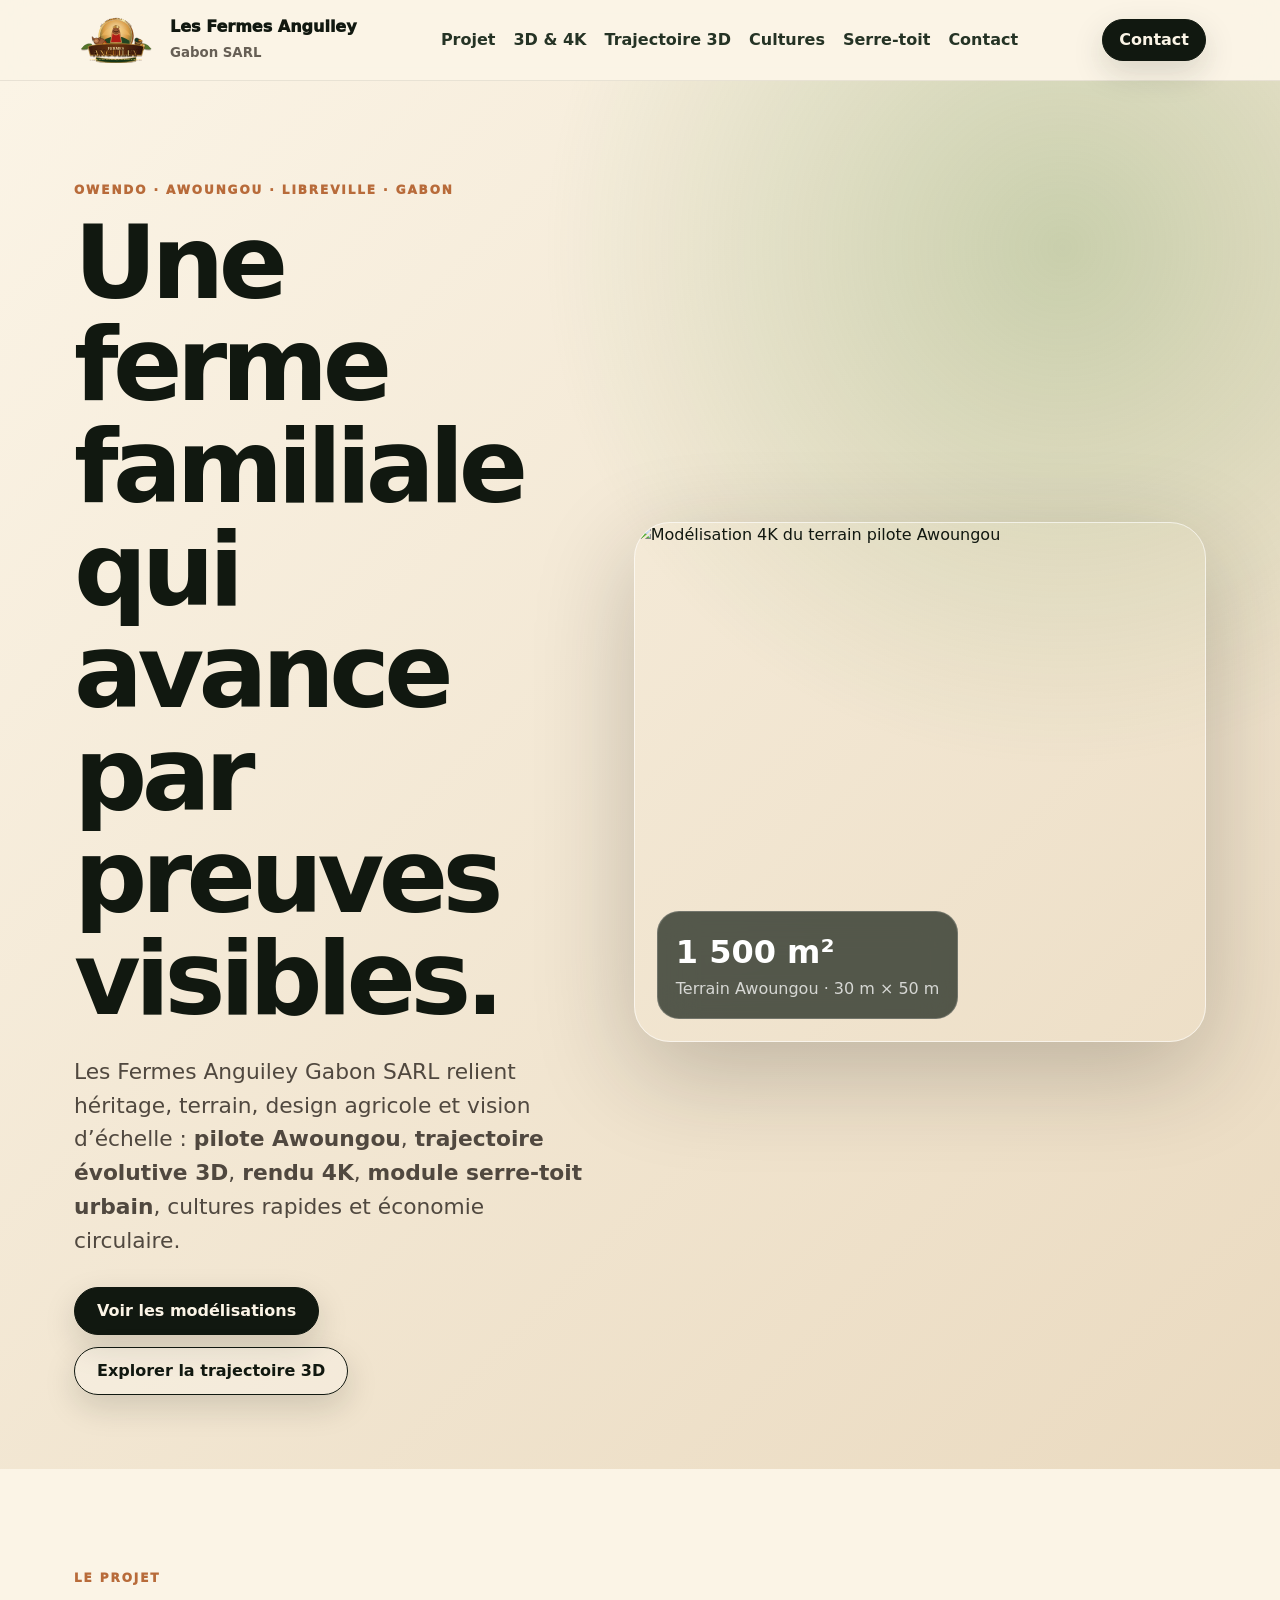
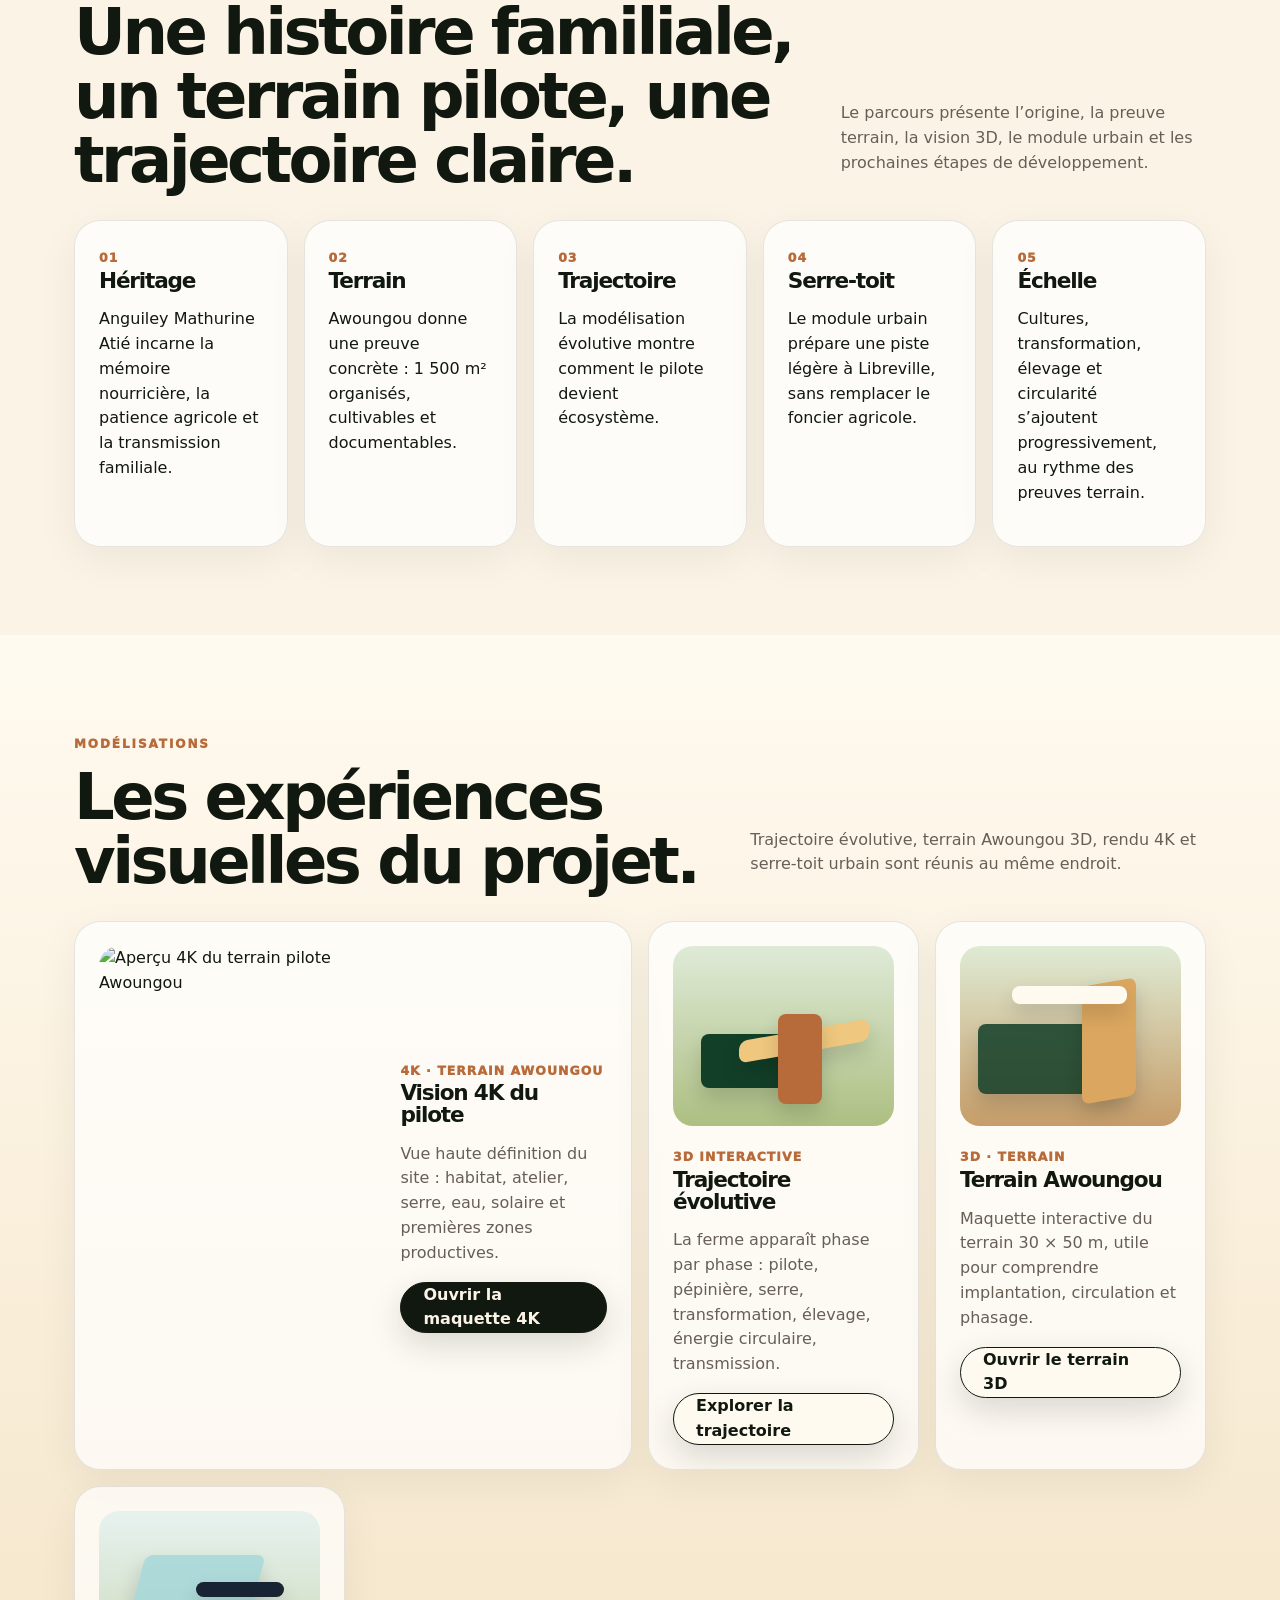
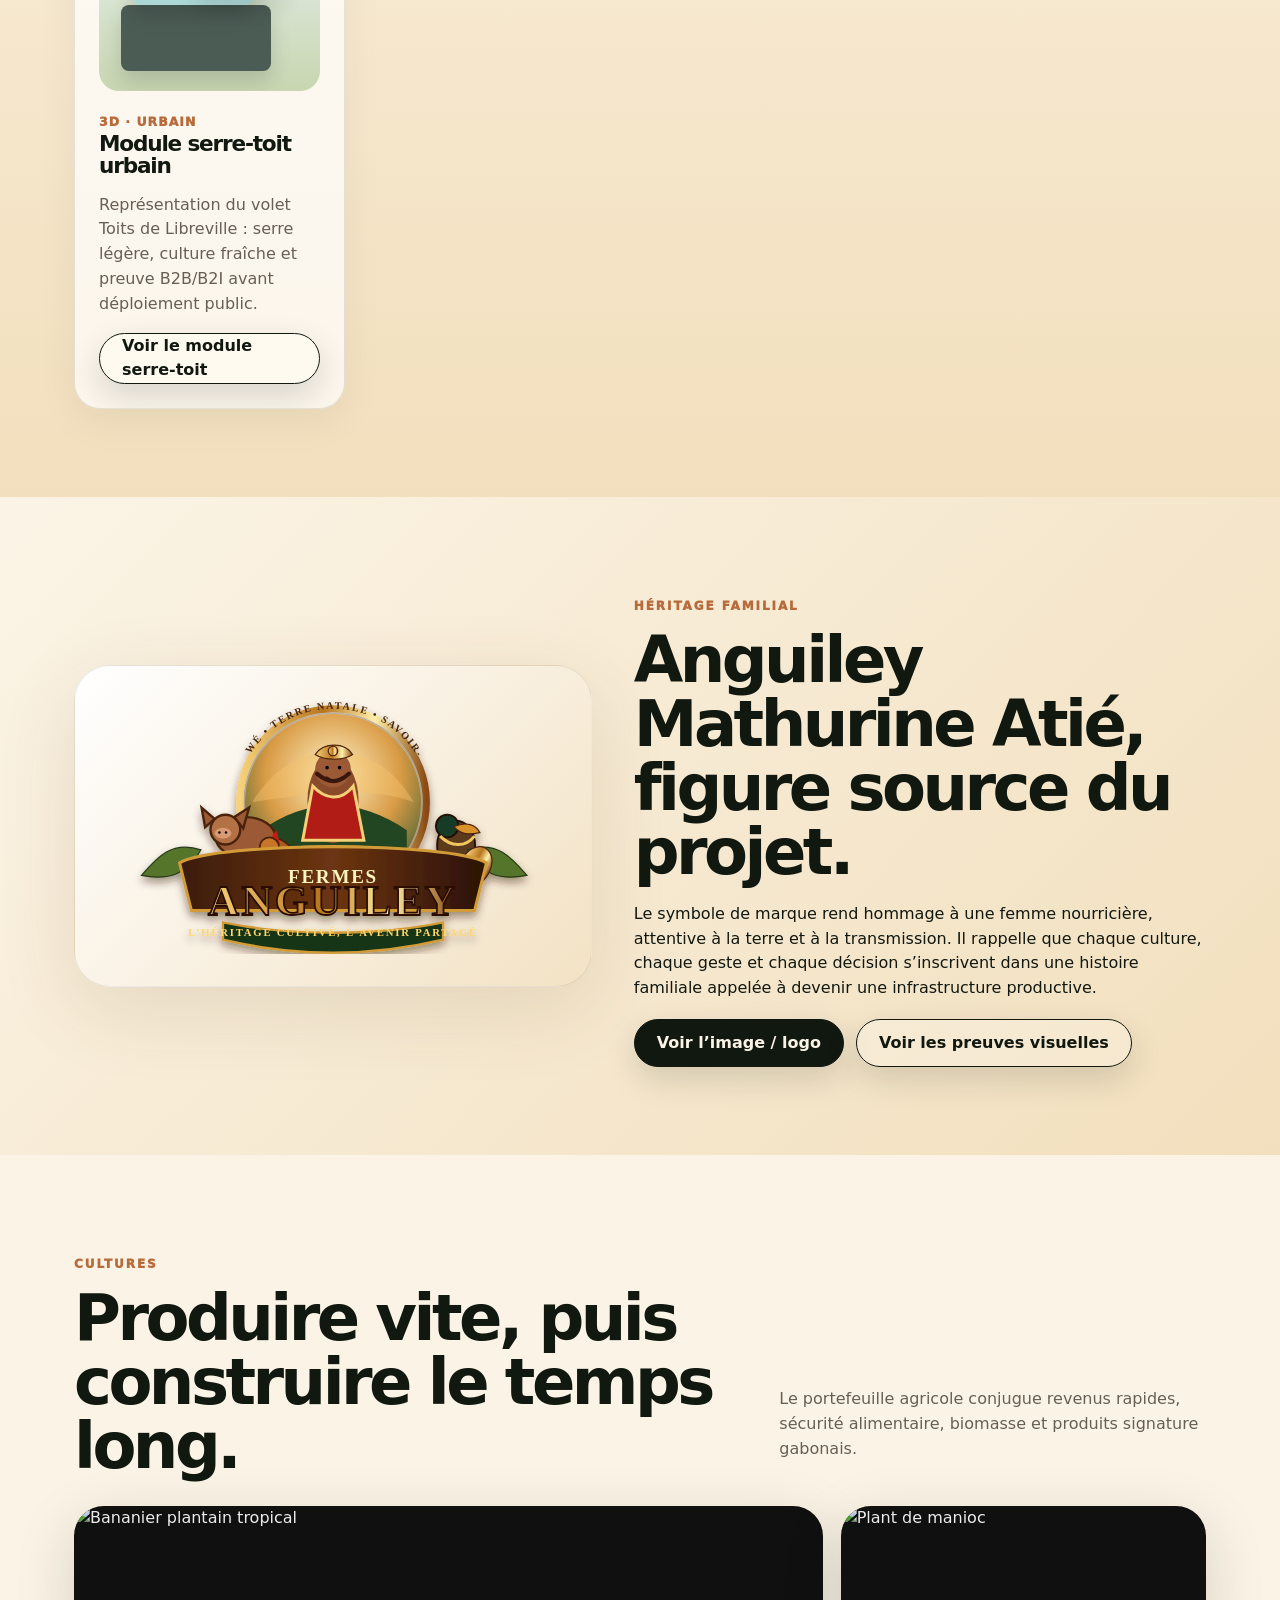
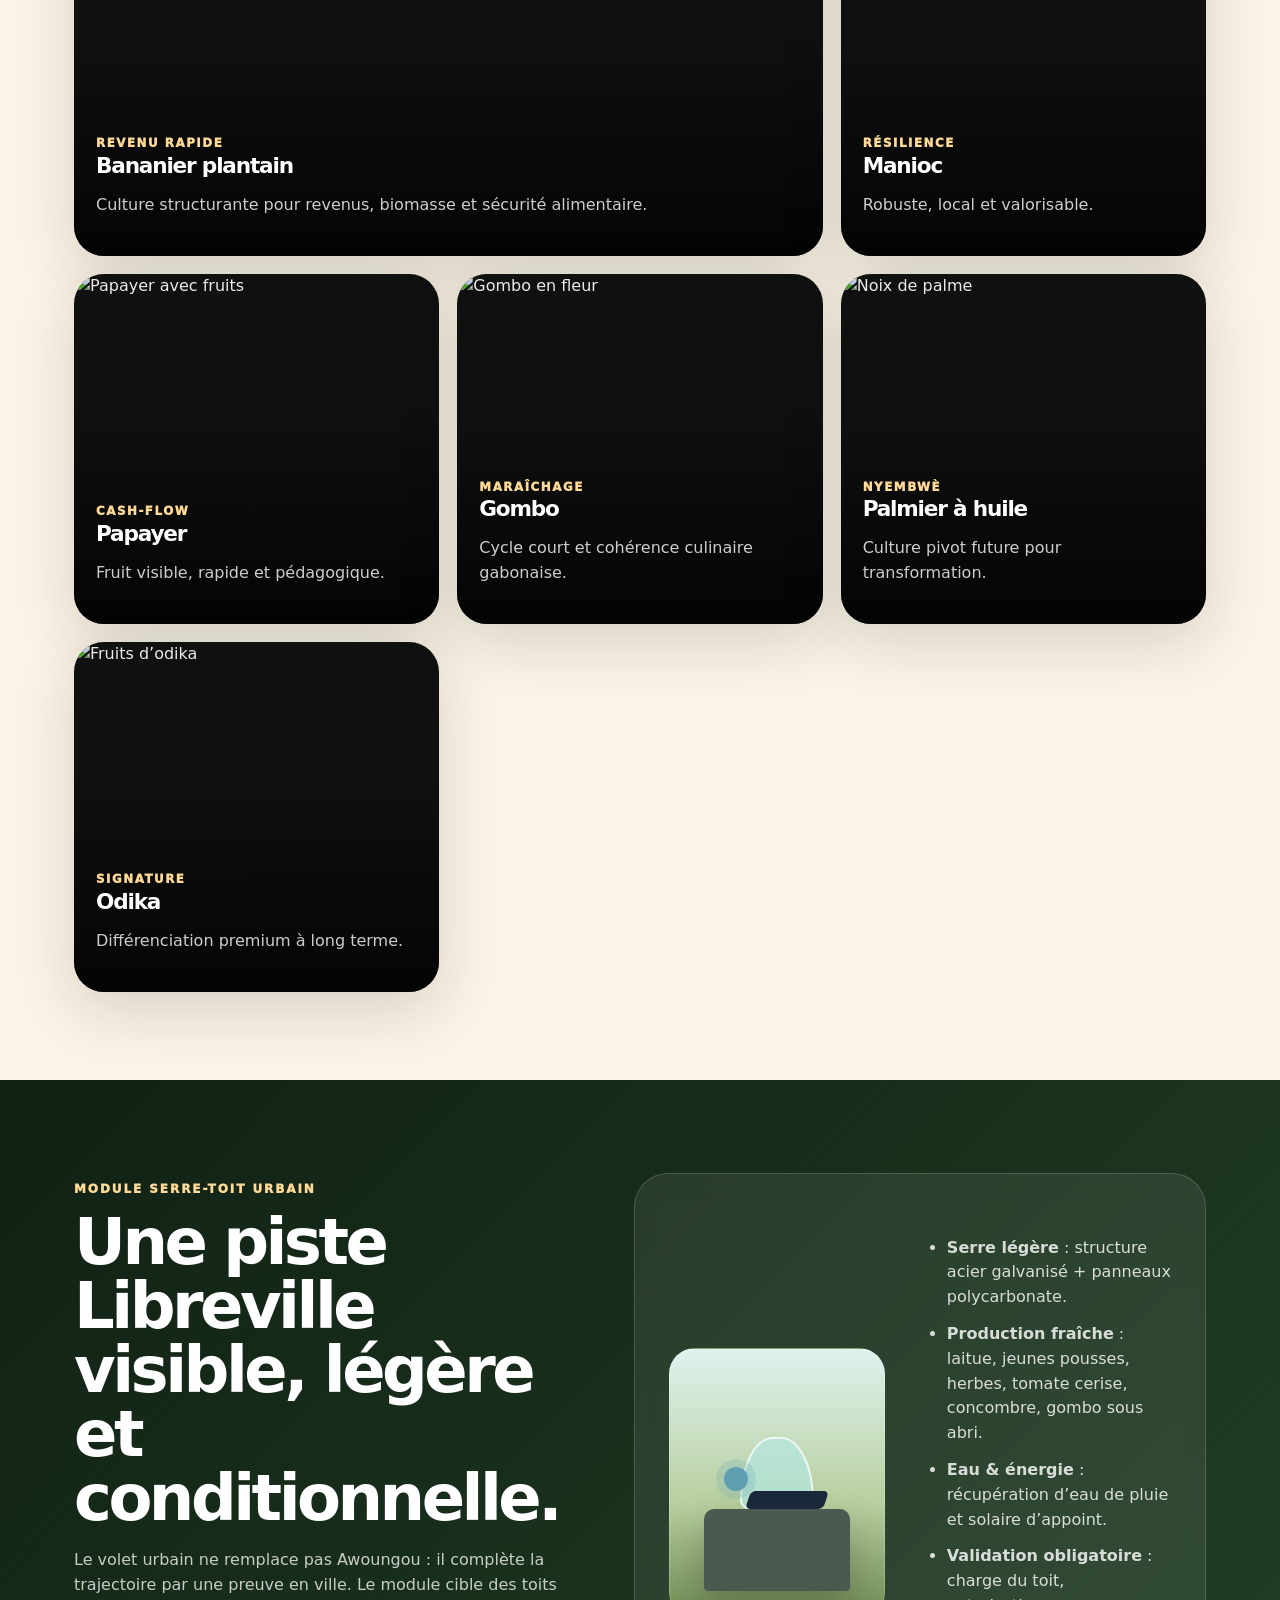
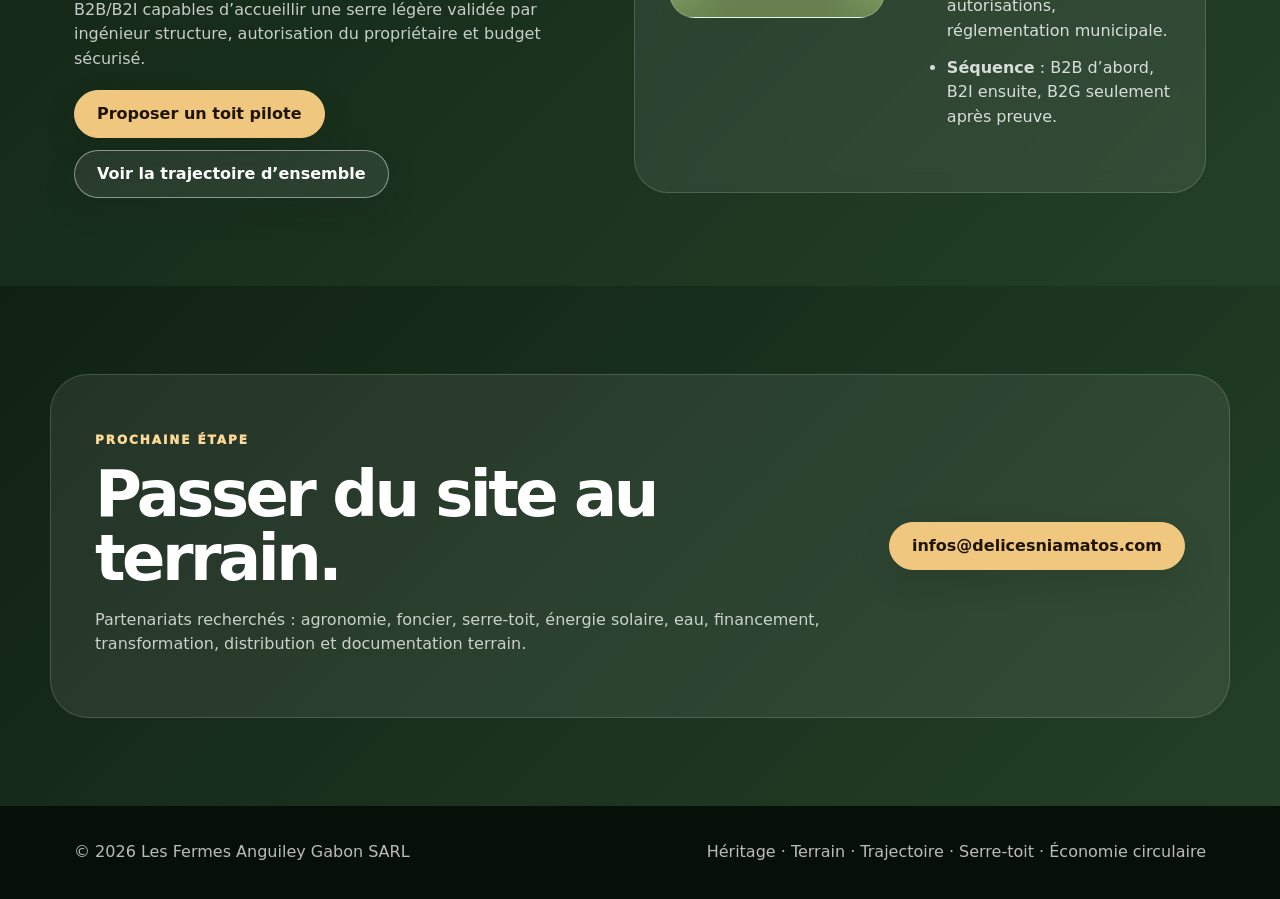
==== commit 2fdbac57: "Nettoie les traces IA et ponctuation du site" ====
--- a/index.html
+++ b/index.html
@@ -3,7 +3,7 @@
 <head>
   <meta charset="utf-8">
   <meta name="viewport" content="width=device-width,initial-scale=1">
-  <title>Les Fermes Anguiley Gabon SARL — Trajectoire, Awoungou 3D/4K & serre-toit</title>
+  <title>Les Fermes Anguiley Gabon SARL : Trajectoire, Awoungou 3D/4K et serre-toit</title>
   <meta name="description" content="Site officiel des Fermes Anguiley Gabon SARL : héritage Anguiley Mathurine Atié, trajectoire évolutive 3D, terrain Awoungou 3D et 4K, module serre-toit urbain, cultures et économie circulaire.">
   <meta property="og:title" content="Les Fermes Anguiley Gabon SARL">
   <meta property="og:description" content="Une ferme familiale gabonaise structurée comme un pilote agricole, culinaire et circulaire : Awoungou, serre-toit, cultures vivrières, terroir, trajectoire 3D et vues 4K.">
@@ -11,15 +11,15 @@
   <meta property="og:url" content="https://delicesniamatos.github.io/site-fermes-anguiley/">
   <meta property="og:image" content="https://delicesniamatos.github.io/amenagement-awoungou/assets/awoungou-render-bonifie-4k-github.jpg">
   <meta name="theme-color" content="#123f28">
-  <link rel="icon" href="assets/logo.svg?v=2026-08-10-restauration">
-  <link rel="stylesheet" href="assets/styles.css?v=2026-08-10-restauration">
+  <link rel="icon" href="assets/logo.svg?v=2026-08-10-final">
+  <link rel="stylesheet" href="assets/styles.css?v=2026-08-10-final">
   <script type="application/ld+json">{"@context":"https://schema.org","@type":"LocalBusiness","name":"Les Fermes Anguiley Gabon SARL","url":"https://delicesniamatos.github.io/site-fermes-anguiley/","image":"https://delicesniamatos.github.io/amenagement-awoungou/assets/awoungou-render-bonifie-4k-github.jpg","email":"infos@delicesniamatos.com","founder":"Denis Ayenoue","areaServed":["Gabon","Canada"],"description":"Pilote agricole familial gabonais : héritage Anguiley Mathurine Atié, cultures vivrières, serre-toit urbain, agroécologie, transformation future, économie circulaire et trajectoire 3D."}</script>
 </head>
 <body>
 <a class="skip" href="#contenu">Aller au contenu</a>
 <header class="nav">
   <div class="wrap navin">
-    <a class="brand" href="index.html#top"><img class="logo" src="assets/logo.svg?v=2026-08-10-restauration" alt="Logo Les Fermes Anguiley Gabon SARL — hommage à Anguiley Mathurine Atié"><span>Les Fermes Anguiley<br><small>Gabon SARL</small></span></a>
+    <a class="brand" href="index.html#top"><img class="logo" src="assets/logo.svg?v=2026-08-10-final" alt="Logo Les Fermes Anguiley Gabon SARL, hommage à Anguiley Mathurine Atié"><span>Les Fermes Anguiley<br><small>Gabon SARL</small></span></a>
     <nav class="menu" aria-label="Navigation principale"><a href="#projet">Projet</a><a href="#modelisations">3D & 4K</a><a href="notre-trajectoire.html">Trajectoire 3D</a><a href="#cultures">Cultures</a><a href="#serre">Serre-toit</a><a href="#contact">Contact</a></nav>
     <a class="btn mini" href="mailto:infos@delicesniamatos.com?subject=Partenariat%20Les%20Fermes%20Anguiley">Contact</a>
   </div>
@@ -38,13 +38,13 @@
 </section>
 <section id="projet" class="section proof">
   <div class="wrap">
-    <div class="section-head"><div><p class="eyebrow">Logique du site</p><h2>Une narration en 5 preuves, pas une simple vitrine.</h2></div><p class="headnote">Le site est réagencé pour que le visiteur comprenne immédiatement l’origine, la preuve terrain, la trajectoire, le module urbain et la prochaine étape.</p></div>
-    <div class="cards five"><article><strong>01</strong><h3>Héritage</h3><p>Anguiley Mathurine Atié incarne la mémoire nourricière, la patience agricole et la transmission familiale.</p></article><article><strong>02</strong><h3>Terrain</h3><p>Awoungou donne une preuve concrète : 1 500 m² organisés, cultivables et documentables.</p></article><article><strong>03</strong><h3>Trajectoire</h3><p>La modélisation évolutive montre comment le pilote devient écosystème.</p></article><article><strong>04</strong><h3>Serre-toit</h3><p>Le module urbain prépare une piste capital-light à Libreville, sans remplacer le foncier agricole.</p></article><article><strong>05</strong><h3>Échelle</h3><p>Cultures, transformation, élevage et circularité s’ajoutent seulement après preuve.</p></article></div>
+    <div class="section-head"><div><p class="eyebrow">Le projet</p><h2>Une histoire familiale, un terrain pilote, une trajectoire claire.</h2></div><p class="headnote">Le parcours présente l’origine, la preuve terrain, la vision 3D, le module urbain et les prochaines étapes de développement.</p></div>
+    <div class="cards five"><article><strong>01</strong><h3>Héritage</h3><p>Anguiley Mathurine Atié incarne la mémoire nourricière, la patience agricole et la transmission familiale.</p></article><article><strong>02</strong><h3>Terrain</h3><p>Awoungou donne une preuve concrète : 1 500 m² organisés, cultivables et documentables.</p></article><article><strong>03</strong><h3>Trajectoire</h3><p>La modélisation évolutive montre comment le pilote devient écosystème.</p></article><article><strong>04</strong><h3>Serre-toit</h3><p>Le module urbain prépare une piste légère à Libreville, sans remplacer le foncier agricole.</p></article><article><strong>05</strong><h3>Échelle</h3><p>Cultures, transformation, élevage et circularité s’ajoutent progressivement, au rythme des preuves terrain.</p></article></div>
   </div>
 </section>
 <section id="modelisations" class="section models">
   <div class="wrap">
-    <div class="section-head"><div><p class="eyebrow">Modélisations restaurées</p><h2>Un centre de contrôle visuel clair, cohérent et sans liens perdus.</h2></div><p class="headnote">Les expériences clés sont regroupées ici : trajectoire évolutive, terrain Awoungou 3D, rendu 4K et serre-toit urbain.</p></div>
+    <div class="section-head"><div><p class="eyebrow">Modélisations</p><h2>Les expériences visuelles du projet.</h2></div><p class="headnote">Trajectoire évolutive, terrain Awoungou 3D, rendu 4K et serre-toit urbain sont réunis au même endroit.</p></div>
     <div class="model-grid">
       <article class="model-card featured"><img src="https://delicesniamatos.github.io/amenagement-awoungou/assets/awoungou-render-bonifie-4k-github.jpg" alt="Aperçu 4K du terrain pilote Awoungou" loading="lazy"><div><span class="tag">4K · Terrain Awoungou</span><h3>Vision 4K du pilote</h3><p>Vue haute définition du site : habitat, atelier, serre, eau, solaire et premières zones productives.</p><a class="btn" href="https://delicesniamatos.github.io/amenagement-awoungou/awoungou-4k.html">Ouvrir la maquette 4K</a></div></article>
       <article class="model-card"><div class="mini-scene" aria-hidden="true"><span></span><span></span><span></span></div><span class="tag">3D interactive</span><h3>Trajectoire évolutive</h3><p>La ferme apparaît phase par phase : pilote, pépinière, serre, transformation, élevage, énergie circulaire, transmission.</p><a class="btn ghost dark" href="notre-trajectoire.html">Explorer la trajectoire</a></article>
@@ -53,10 +53,10 @@
     </div>
   </div>
 </section>
-<section id="heritage" class="section heritage"><div class="wrap split"><div class="logo-panel"><img src="assets/logo.svg?v=2026-08-10-restauration" alt="Image de marque représentant Anguiley Mathurine Atié, figure de transmission et de soin"></div><div><p class="eyebrow">Héritage familial</p><h2>Anguiley Mathurine Atié, figure source du projet.</h2><p class="mt">Le symbole de marque rend hommage à une femme nourricière, attentive à la terre et à la transmission. Il rappelle que chaque culture, chaque geste et chaque décision s’inscrivent dans une histoire familiale appelée à devenir une infrastructure productive.</p><div class="actions mt"><a class="btn" href="assets/logo.svg">Voir l’image / logo</a><a class="btn ghost" href="#modelisations">Voir les preuves visuelles</a></div></div></div></section>
+<section id="heritage" class="section heritage"><div class="wrap split"><div class="logo-panel"><img src="assets/logo.svg?v=2026-08-10-final" alt="Image de marque représentant Anguiley Mathurine Atié, figure de transmission et de soin"></div><div><p class="eyebrow">Héritage familial</p><h2>Anguiley Mathurine Atié, figure source du projet.</h2><p class="mt">Le symbole de marque rend hommage à une femme nourricière, attentive à la terre et à la transmission. Il rappelle que chaque culture, chaque geste et chaque décision s’inscrivent dans une histoire familiale appelée à devenir une infrastructure productive.</p><div class="actions mt"><a class="btn" href="assets/logo.svg">Voir l’image / logo</a><a class="btn ghost" href="#modelisations">Voir les preuves visuelles</a></div></div></div></section>
 <section id="cultures" class="section"><div class="wrap"><div class="section-head"><div><p class="eyebrow">Cultures</p><h2>Produire vite, puis construire le temps long.</h2></div><p class="headnote">Le portefeuille agricole conjugue revenus rapides, sécurité alimentaire, biomasse et produits signature gabonais.</p></div><div class="culture-grid"><article class="culture big"><img src="https://images.unsplash.com/photo-1587334274328-64186a80aeee?auto=format&fit=crop&w=1600&q=80" alt="Bananier plantain tropical"><div><span>Revenu rapide</span><h3>Bananier plantain</h3><p>Culture structurante pour revenus, biomasse et sécurité alimentaire.</p></div></article><article class="culture"><img src="https://upload.wikimedia.org/wikipedia/commons/9/91/Manihot_esculenta_Maniok_jadalny_2019-07-12_01.jpg" alt="Plant de manioc"><div><span>Résilience</span><h3>Manioc</h3><p>Robuste, local et valorisable.</p></div></article><article class="culture"><img src="https://upload.wikimedia.org/wikipedia/commons/3/36/Carica_papaya_%28Papayer%29_-_105.jpg" alt="Papayer avec fruits"><div><span>Cash-flow</span><h3>Papayer</h3><p>Fruit visible, rapide et pédagogique.</p></div></article><article class="culture"><img src="https://upload.wikimedia.org/wikipedia/commons/6/60/Abelmoschus_esculentus_in_Margarita_Island.jpg" alt="Gombo en fleur"><div><span>Maraîchage</span><h3>Gombo</h3><p>Cycle court et cohérence culinaire gabonaise.</p></div></article><article class="culture"><img src="https://upload.wikimedia.org/wikipedia/commons/e/eb/Elaeis_guineensis_oil_palm_fruit_Portoviejo_Ecuador.jpg" alt="Noix de palme"><div><span>Nyembwè</span><h3>Palmier à huile</h3><p>Culture pivot future pour transformation.</p></div></article><article class="culture"><img src="https://upload.wikimedia.org/wikipedia/commons/8/89/Irvingia_gabonensis_African_Bush_Mango_%2821033194961%29.jpg" alt="Fruits d’odika"><div><span>Signature</span><h3>Odika</h3><p>Différenciation premium à long terme.</p></div></article></div></div></section>
 <section id="serre" class="section greenhouse"><div class="wrap split"><div><p class="eyebrow light">Module serre-toit urbain</p><h2>Une piste Libreville visible, légère et conditionnelle.</h2><p class="mt">Le volet urbain ne remplace pas Awoungou : il complète la trajectoire par une preuve en ville. Le module cible des toits B2B/B2I capables d’accueillir une serre légère validée par ingénieur structure, autorisation du propriétaire et budget sécurisé.</p><div class="actions mt"><a class="btn lightbtn" href="#contact">Proposer un toit pilote</a><a class="btn ghost lightghost" href="notre-trajectoire.html">Voir la trajectoire d’ensemble</a></div></div><div class="system-card roof-card"><div class="roof-visual" aria-hidden="true"><span class="building"></span><span class="greenhouse-shape"></span><span class="solar-strip"></span><span class="water-dot"></span></div><ul><li><b>Serre légère</b> : structure acier galvanisé + panneaux polycarbonate.</li><li><b>Production fraîche</b> : laitue, jeunes pousses, herbes, tomate cerise, concombre, gombo sous abri.</li><li><b>Eau & énergie</b> : récupération d’eau de pluie et solaire d’appoint.</li><li><b>Validation obligatoire</b> : charge du toit, autorisations, réglementation municipale.</li><li><b>Séquence</b> : B2B d’abord, B2I ensuite, B2G seulement après preuve.</li></ul></div></div></section>
-<section id="contact" class="section partners"><div class="wrap contact"><div><p class="eyebrow light">Prochaine étape</p><h2>Passer du site restauré à la preuve terrain.</h2><p class="mt">Partenariats recherchés : agronomie, foncier, serre-toit, énergie solaire, eau, financement, transformation, distribution et documentation terrain.</p></div><a class="btn lightbtn" href="mailto:infos@delicesniamatos.com?subject=Partenariat%20Les%20Fermes%20Anguiley%20Gabon%20SARL">infos@delicesniamatos.com</a></div></section>
+<section id="contact" class="section partners"><div class="wrap contact"><div><p class="eyebrow light">Prochaine étape</p><h2>Passer du site au terrain.</h2><p class="mt">Partenariats recherchés : agronomie, foncier, serre-toit, énergie solaire, eau, financement, transformation, distribution et documentation terrain.</p></div><a class="btn lightbtn" href="mailto:infos@delicesniamatos.com?subject=Partenariat%20Les%20Fermes%20Anguiley%20Gabon%20SARL">infos@delicesniamatos.com</a></div></section>
 </main>
 <footer><div class="wrap foot"><span>© 2026 Les Fermes Anguiley Gabon SARL</span><span>Héritage · Terrain · Trajectoire · Serre-toit · Économie circulaire</span></div></footer>
 </body>
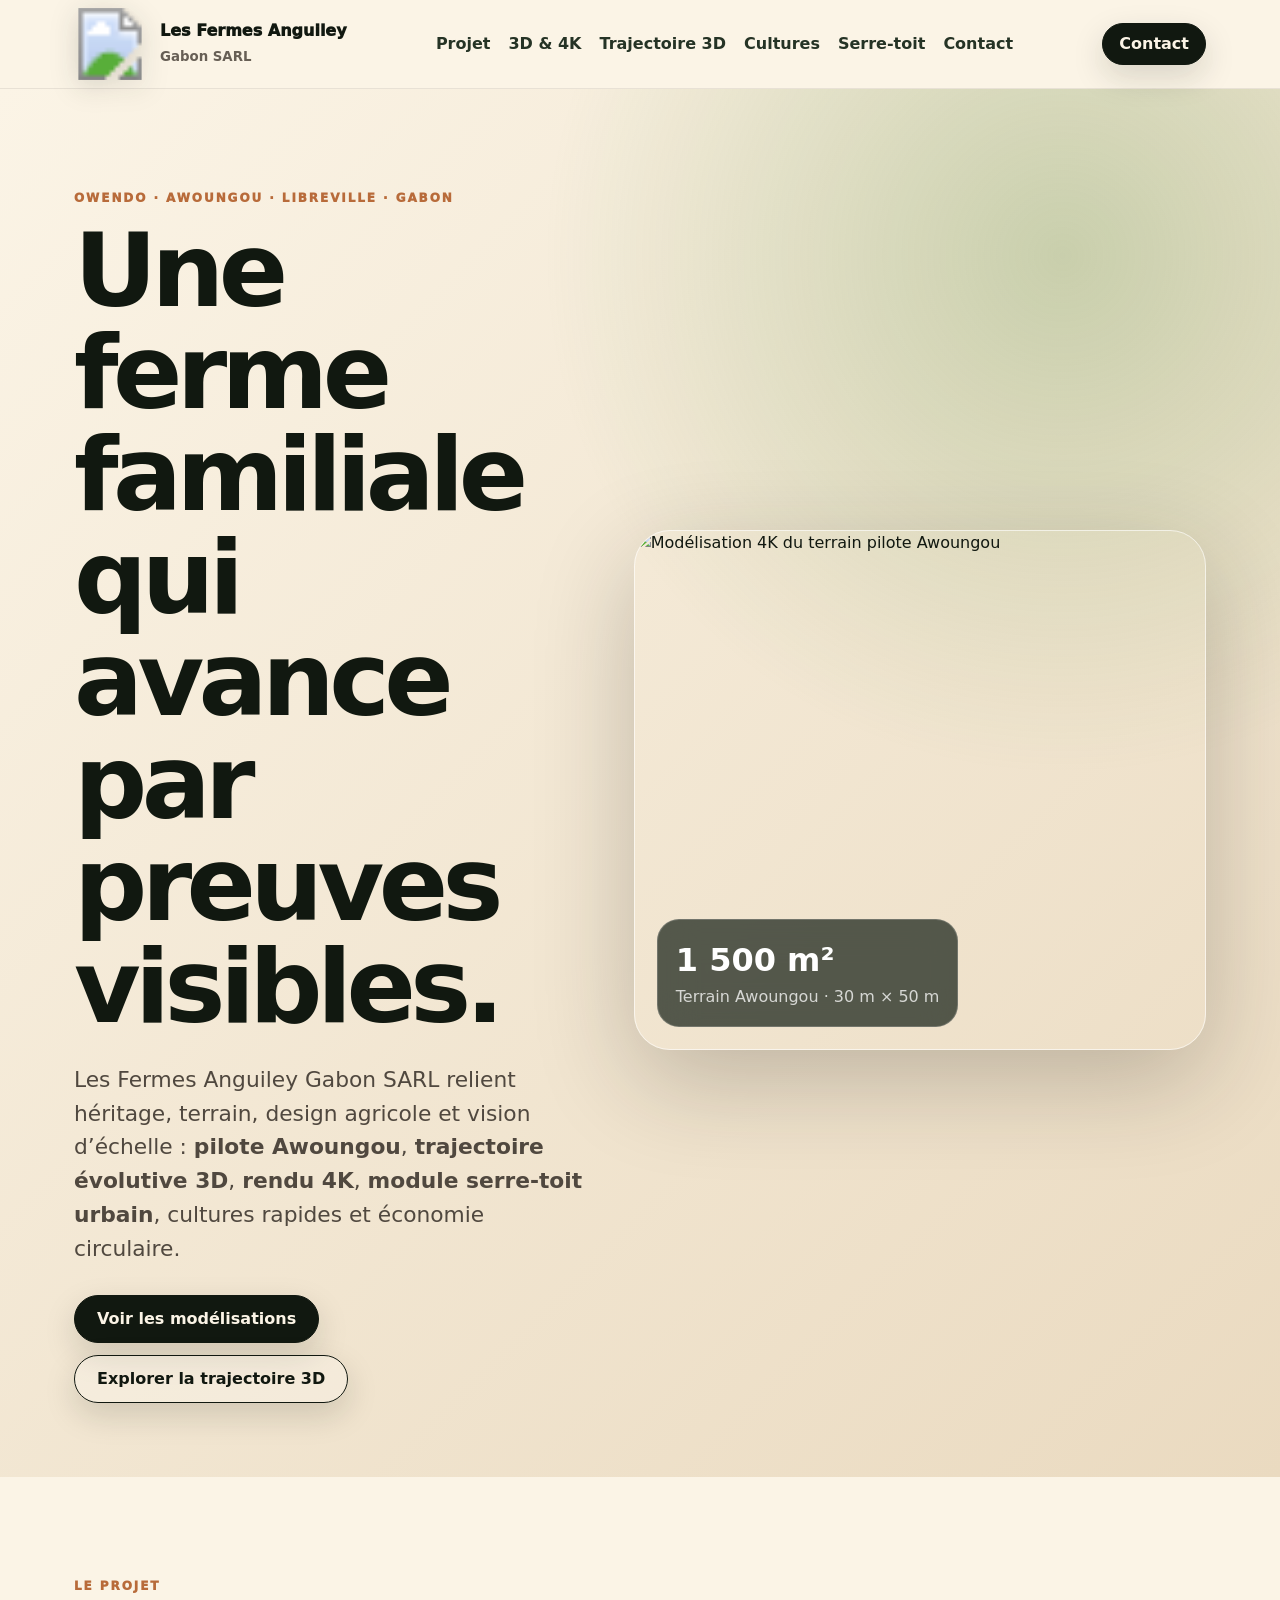
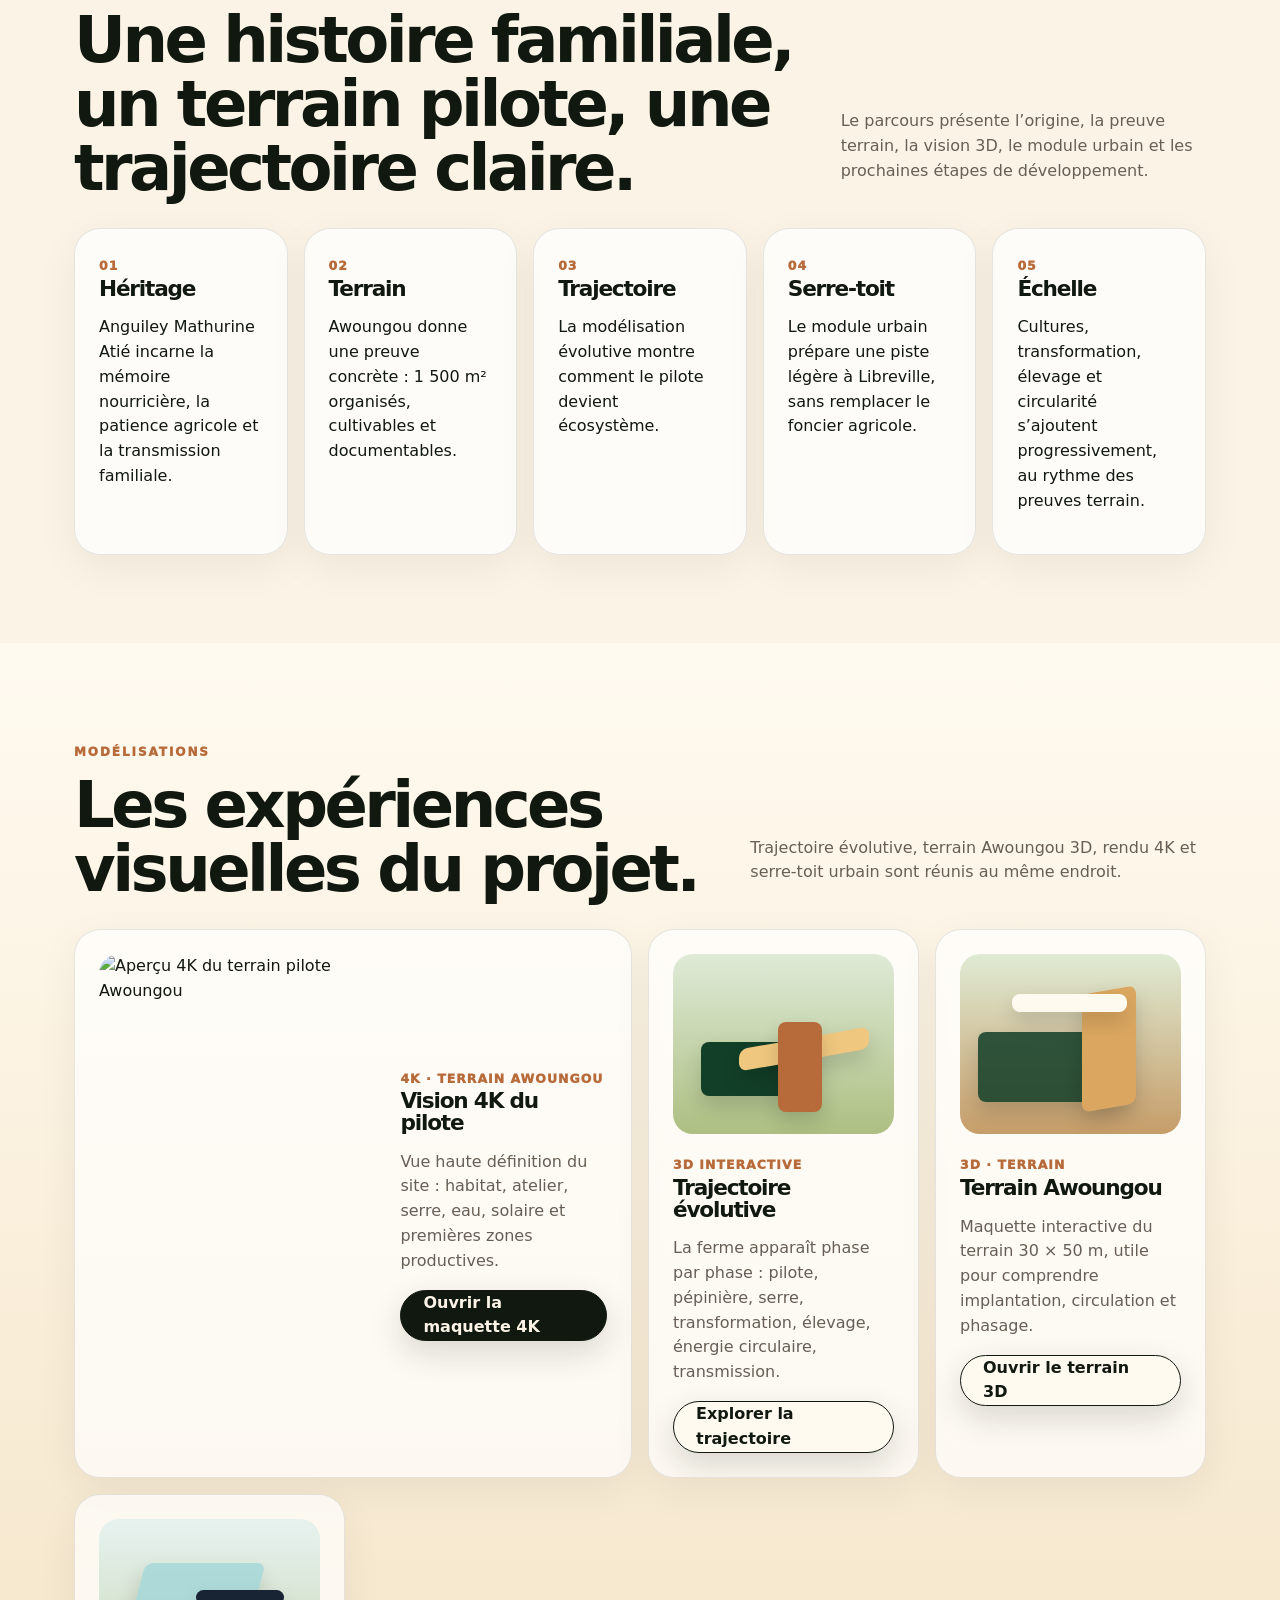
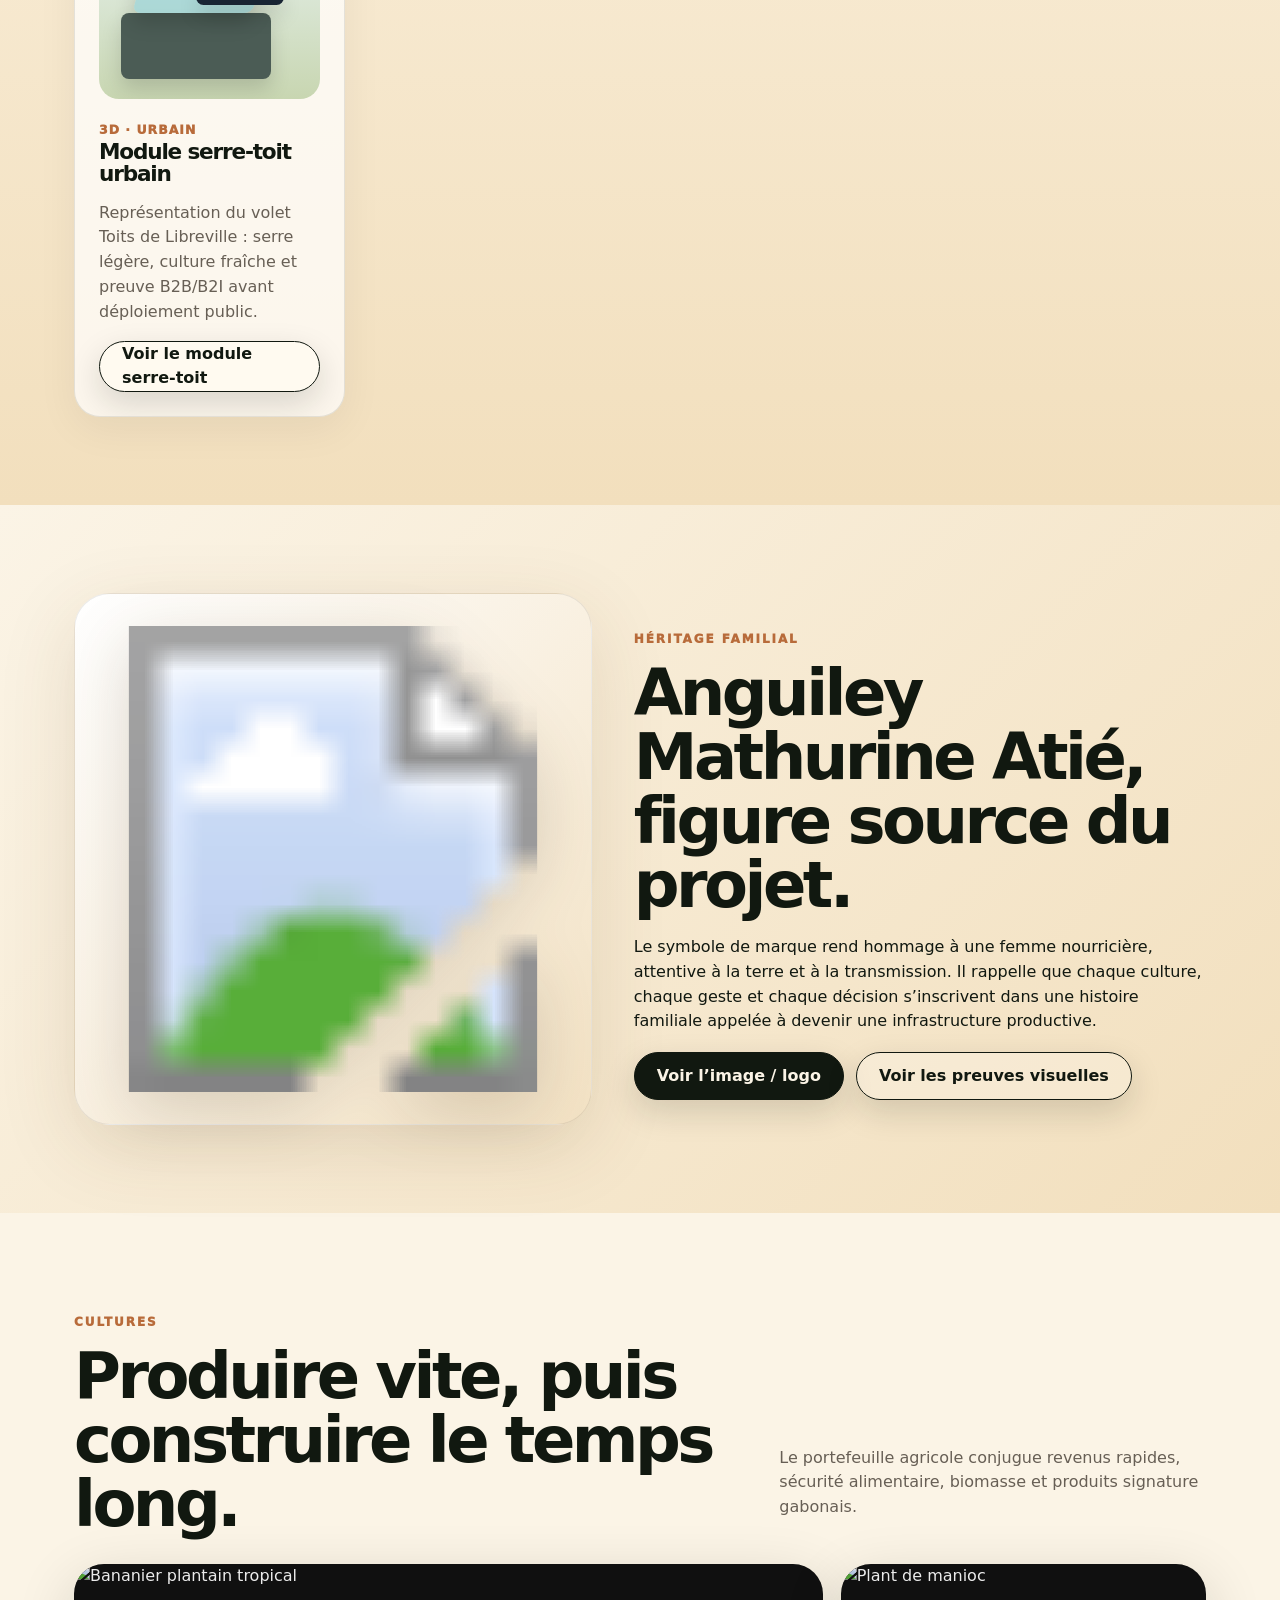
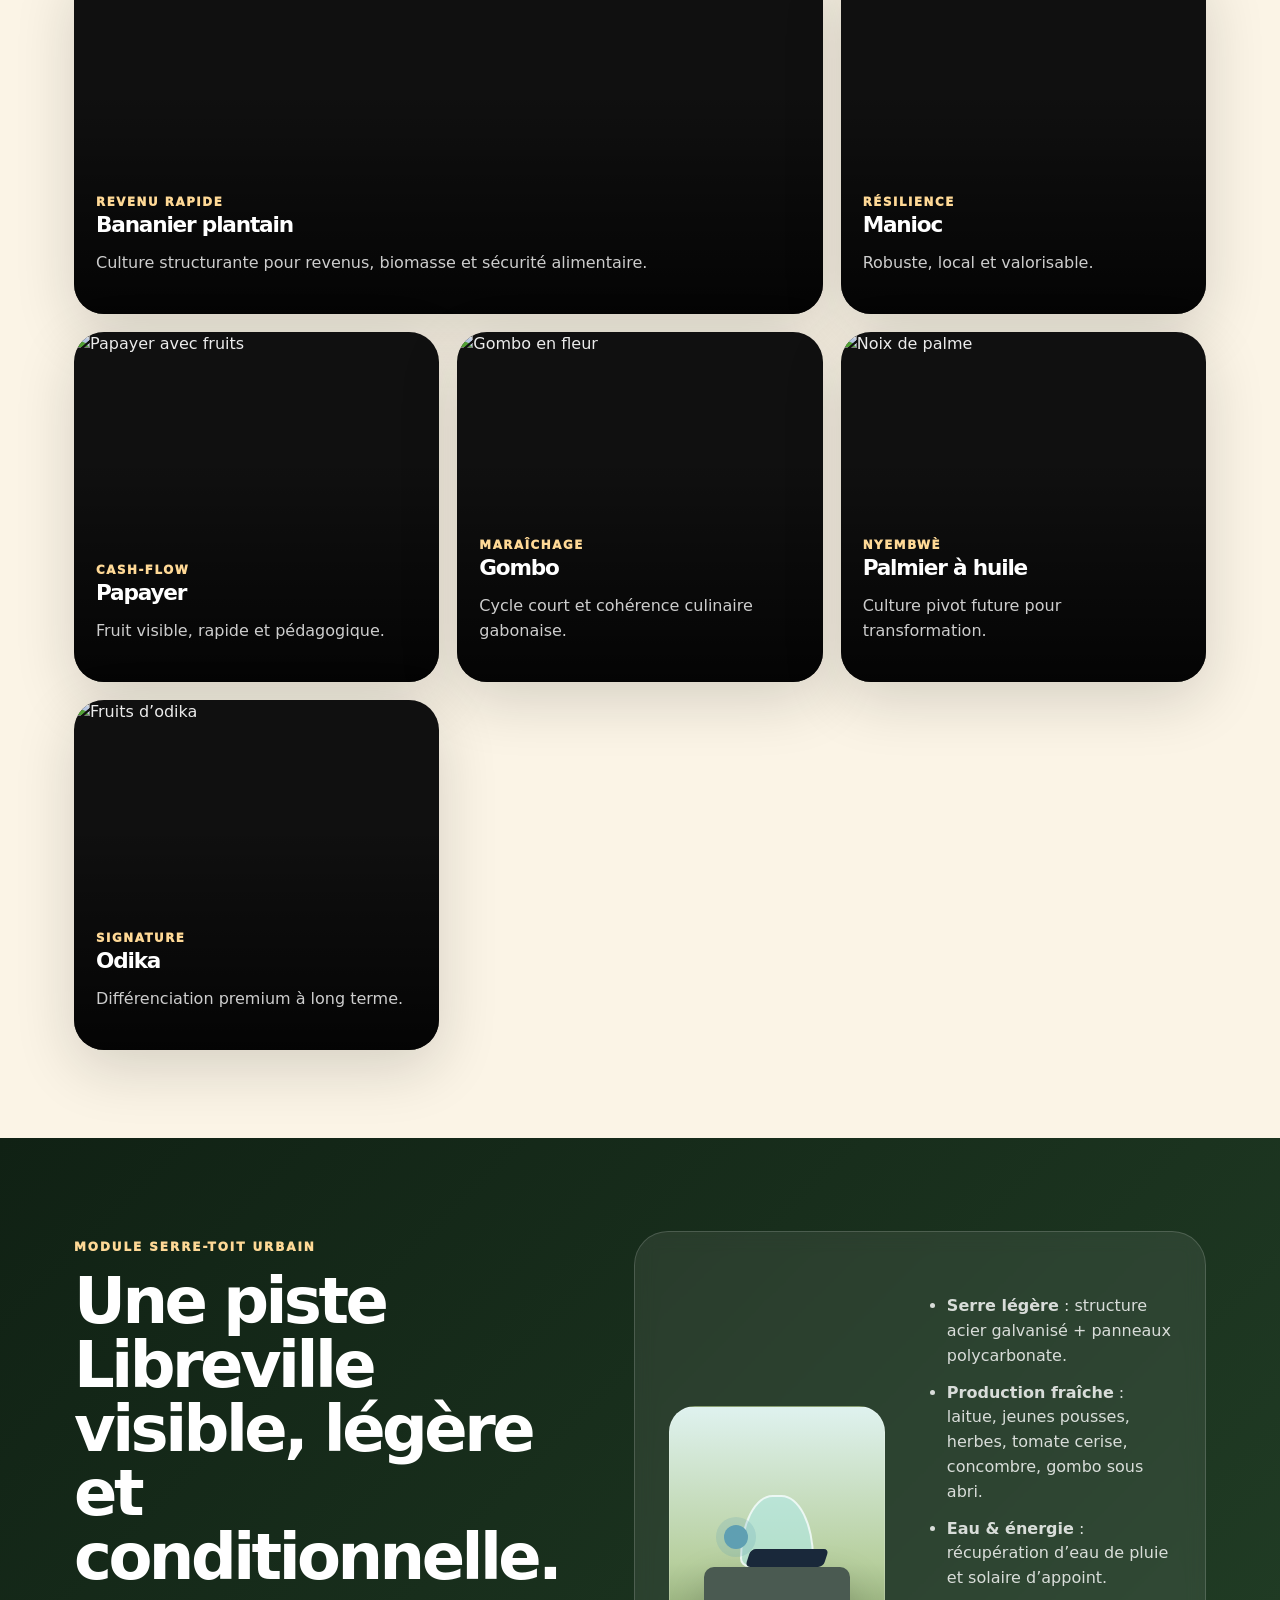
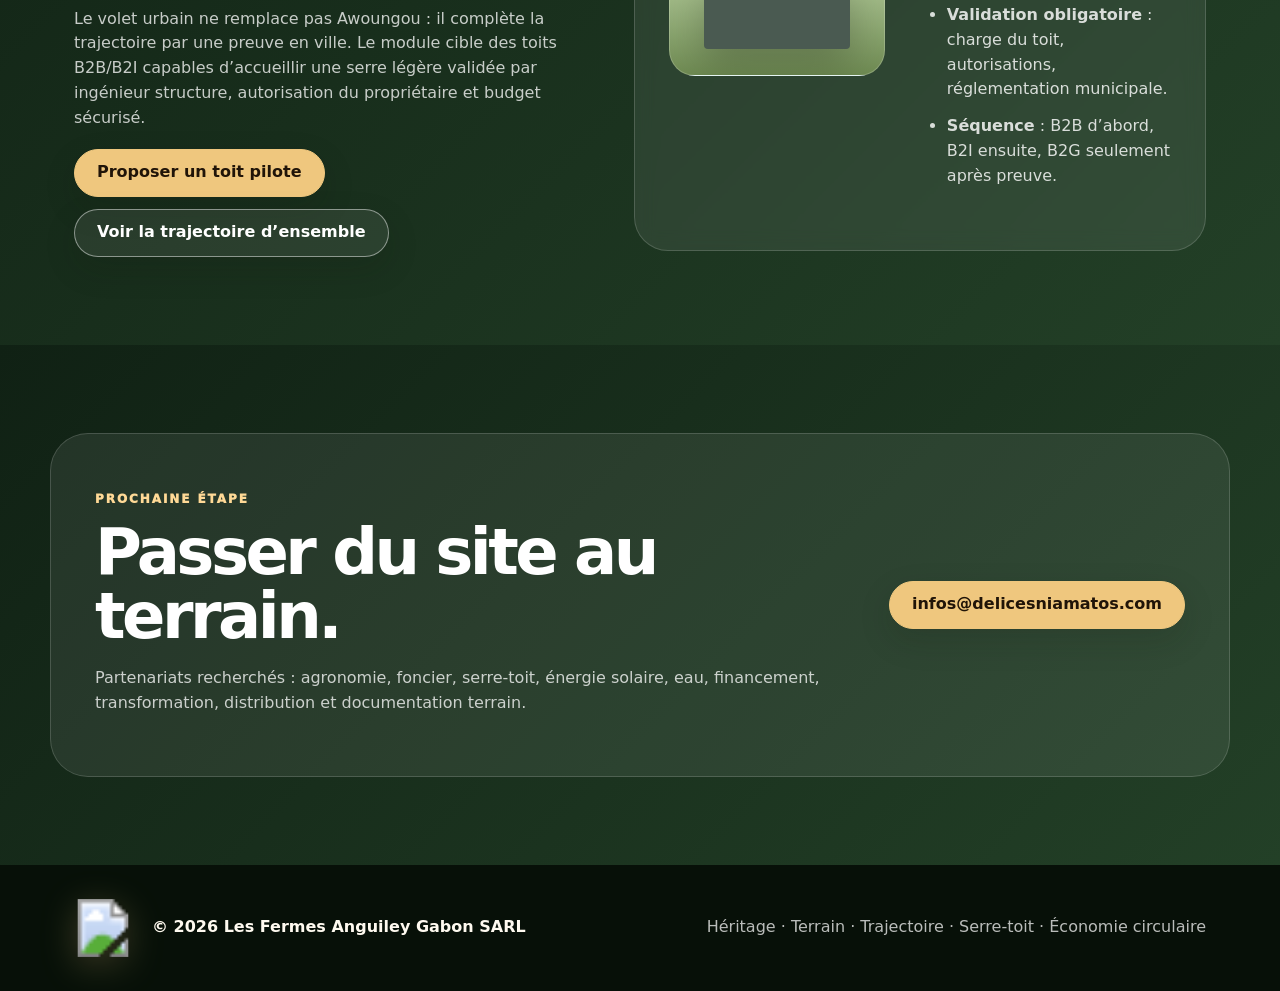
==== commit 36d27f0c: "Mettre a jour les references du logo et la page 404" ====
--- a/index.html
+++ b/index.html
@@ -9,55 +9,29 @@
   <meta property="og:description" content="Une ferme familiale gabonaise structurée comme un pilote agricole, culinaire et circulaire : Awoungou, serre-toit, cultures vivrières, terroir, trajectoire 3D et vues 4K.">
   <meta property="og:type" content="website">
   <meta property="og:url" content="https://delicesniamatos.github.io/site-fermes-anguiley/">
-  <meta property="og:image" content="https://delicesniamatos.github.io/amenagement-awoungou/assets/awoungou-render-bonifie-4k-github.jpg">
+  <meta property="og:image" content="https://delicesniamatos.github.io/site-fermes-anguiley/assets/logo.svg?v=2026-08-15-family">
   <meta name="theme-color" content="#123f28">
-  <link rel="icon" href="assets/logo.svg?v=2026-08-10-final">
-  <link rel="stylesheet" href="assets/styles.css?v=2026-08-10-final">
-  <script type="application/ld+json">{"@context":"https://schema.org","@type":"LocalBusiness","name":"Les Fermes Anguiley Gabon SARL","url":"https://delicesniamatos.github.io/site-fermes-anguiley/","image":"https://delicesniamatos.github.io/amenagement-awoungou/assets/awoungou-render-bonifie-4k-github.jpg","email":"infos@delicesniamatos.com","founder":"Denis Ayenoue","areaServed":["Gabon","Canada"],"description":"Pilote agricole familial gabonais : héritage Anguiley Mathurine Atié, cultures vivrières, serre-toit urbain, agroécologie, transformation future, économie circulaire et trajectoire 3D."}</script>
+  <link rel="icon" href="assets/logo.svg?v=2026-08-15-family">
+  <link rel="apple-touch-icon" href="assets/logo.svg?v=2026-08-15-family">
+  <link rel="stylesheet" href="assets/styles.css?v=2026-08-15-family">
+  <script type="application/ld+json">{"@context":"https://schema.org","@type":"LocalBusiness","name":"Les Fermes Anguiley Gabon SARL","url":"https://delicesniamatos.github.io/site-fermes-anguiley/","image":"https://delicesniamatos.github.io/site-fermes-anguiley/assets/logo.svg?v=2026-08-15-family","email":"infos@delicesniamatos.com","founder":"Denis Ayenoue","areaServed":["Gabon","Canada"],"description":"Pilote agricole familial gabonais : héritage Anguiley Mathurine Atié, cultures vivrières, serre-toit urbain, agroécologie, transformation future, économie circulaire et trajectoire 3D."}</script>
 </head>
 <body>
 <a class="skip" href="#contenu">Aller au contenu</a>
 <header class="nav">
   <div class="wrap navin">
-    <a class="brand" href="index.html#top"><img class="logo" src="assets/logo.svg?v=2026-08-10-final" alt="Logo Les Fermes Anguiley Gabon SARL, hommage à Anguiley Mathurine Atié"><span>Les Fermes Anguiley<br><small>Gabon SARL</small></span></a>
+    <a class="brand" href="index.html#top"><img class="logo" src="assets/logo.svg?v=2026-08-15-family" alt="Logo Les Fermes Anguiley Gabon SARL, hommage à Anguiley Mathurine Atié"><span>Les Fermes Anguiley<br><small>Gabon SARL</small></span></a>
     <nav class="menu" aria-label="Navigation principale"><a href="#projet">Projet</a><a href="#modelisations">3D & 4K</a><a href="notre-trajectoire.html">Trajectoire 3D</a><a href="#cultures">Cultures</a><a href="#serre">Serre-toit</a><a href="#contact">Contact</a></nav>
     <a class="btn mini" href="mailto:infos@delicesniamatos.com?subject=Partenariat%20Les%20Fermes%20Anguiley">Contact</a>
   </div>
 </header>
 <main id="contenu">
-<section id="top" class="hero">
-  <div class="wrap hero-grid">
-    <div class="hero-copy">
-      <p class="eyebrow">Owendo · Awoungou · Libreville · Gabon</p>
-      <h1>Une ferme familiale qui avance par preuves visibles.</h1>
-      <p class="lead">Les Fermes Anguiley Gabon SARL relient héritage, terrain, design agricole et vision d’échelle : <strong>pilote Awoungou</strong>, <strong>trajectoire évolutive 3D</strong>, <strong>rendu 4K</strong>, <strong>module serre-toit urbain</strong>, cultures rapides et économie circulaire.</p>
-      <div class="actions"><a class="btn" href="#modelisations">Voir les modélisations</a><a class="btn ghost" href="notre-trajectoire.html">Explorer la trajectoire 3D</a></div>
-    </div>
-    <aside class="hero-visual"><img src="https://delicesniamatos.github.io/amenagement-awoungou/assets/awoungou-render-bonifie-4k-github.jpg" alt="Modélisation 4K du terrain pilote Awoungou" loading="eager"><div class="glass"><b>1 500 m²</b><span>Terrain Awoungou · 30 m × 50 m</span></div></aside>
-  </div>
-</section>
-<section id="projet" class="section proof">
-  <div class="wrap">
-    <div class="section-head"><div><p class="eyebrow">Le projet</p><h2>Une histoire familiale, un terrain pilote, une trajectoire claire.</h2></div><p class="headnote">Le parcours présente l’origine, la preuve terrain, la vision 3D, le module urbain et les prochaines étapes de développement.</p></div>
-    <div class="cards five"><article><strong>01</strong><h3>Héritage</h3><p>Anguiley Mathurine Atié incarne la mémoire nourricière, la patience agricole et la transmission familiale.</p></article><article><strong>02</strong><h3>Terrain</h3><p>Awoungou donne une preuve concrète : 1 500 m² organisés, cultivables et documentables.</p></article><article><strong>03</strong><h3>Trajectoire</h3><p>La modélisation évolutive montre comment le pilote devient écosystème.</p></article><article><strong>04</strong><h3>Serre-toit</h3><p>Le module urbain prépare une piste légère à Libreville, sans remplacer le foncier agricole.</p></article><article><strong>05</strong><h3>Échelle</h3><p>Cultures, transformation, élevage et circularité s’ajoutent progressivement, au rythme des preuves terrain.</p></article></div>
-  </div>
-</section>
-<section id="modelisations" class="section models">
-  <div class="wrap">
-    <div class="section-head"><div><p class="eyebrow">Modélisations</p><h2>Les expériences visuelles du projet.</h2></div><p class="headnote">Trajectoire évolutive, terrain Awoungou 3D, rendu 4K et serre-toit urbain sont réunis au même endroit.</p></div>
-    <div class="model-grid">
-      <article class="model-card featured"><img src="https://delicesniamatos.github.io/amenagement-awoungou/assets/awoungou-render-bonifie-4k-github.jpg" alt="Aperçu 4K du terrain pilote Awoungou" loading="lazy"><div><span class="tag">4K · Terrain Awoungou</span><h3>Vision 4K du pilote</h3><p>Vue haute définition du site : habitat, atelier, serre, eau, solaire et premières zones productives.</p><a class="btn" href="https://delicesniamatos.github.io/amenagement-awoungou/awoungou-4k.html">Ouvrir la maquette 4K</a></div></article>
-      <article class="model-card"><div class="mini-scene" aria-hidden="true"><span></span><span></span><span></span></div><span class="tag">3D interactive</span><h3>Trajectoire évolutive</h3><p>La ferme apparaît phase par phase : pilote, pépinière, serre, transformation, élevage, énergie circulaire, transmission.</p><a class="btn ghost dark" href="notre-trajectoire.html">Explorer la trajectoire</a></article>
-      <article class="model-card"><div class="mini-scene terrain" aria-hidden="true"><span></span><span></span><span></span></div><span class="tag">3D · Terrain</span><h3>Terrain Awoungou</h3><p>Maquette interactive du terrain 30 × 50 m, utile pour comprendre implantation, circulation et phasage.</p><a class="btn ghost dark" href="https://delicesniamatos.github.io/amenagement-awoungou/">Ouvrir le terrain 3D</a></article>
-      <article class="model-card"><div class="mini-scene roof" aria-hidden="true"><span></span><span></span><span></span></div><span class="tag">3D · Urbain</span><h3>Module serre-toit urbain</h3><p>Représentation du volet Toits de Libreville : serre légère, culture fraîche et preuve B2B/B2I avant déploiement public.</p><a class="btn ghost dark" href="#serre">Voir le module serre-toit</a></article>
-    </div>
-  </div>
-</section>
-<section id="heritage" class="section heritage"><div class="wrap split"><div class="logo-panel"><img src="assets/logo.svg?v=2026-08-10-final" alt="Image de marque représentant Anguiley Mathurine Atié, figure de transmission et de soin"></div><div><p class="eyebrow">Héritage familial</p><h2>Anguiley Mathurine Atié, figure source du projet.</h2><p class="mt">Le symbole de marque rend hommage à une femme nourricière, attentive à la terre et à la transmission. Il rappelle que chaque culture, chaque geste et chaque décision s’inscrivent dans une histoire familiale appelée à devenir une infrastructure productive.</p><div class="actions mt"><a class="btn" href="assets/logo.svg">Voir l’image / logo</a><a class="btn ghost" href="#modelisations">Voir les preuves visuelles</a></div></div></div></section>
+<section id="top" class="hero"><div class="wrap hero-grid"><div class="hero-copy"><p class="eyebrow">Owendo · Awoungou · Libreville · Gabon</p><h1>Une ferme familiale qui avance par preuves visibles.</h1><p class="lead">Les Fermes Anguiley Gabon SARL relient héritage, terrain, design agricole et vision d’échelle : <strong>pilote Awoungou</strong>, <strong>trajectoire évolutive 3D</strong>, <strong>rendu 4K</strong>, <strong>module serre-toit urbain</strong>, cultures rapides et économie circulaire.</p><div class="actions"><a class="btn" href="#modelisations">Voir les modélisations</a><a class="btn ghost" href="notre-trajectoire.html">Explorer la trajectoire 3D</a></div></div><aside class="hero-visual"><img src="https://delicesniamatos.github.io/amenagement-awoungou/assets/awoungou-render-bonifie-4k-github.jpg" alt="Modélisation 4K du terrain pilote Awoungou" loading="eager"><div class="glass"><b>1 500 m²</b><span>Terrain Awoungou · 30 m × 50 m</span></div></aside></div></section>
+<section id="projet" class="section proof"><div class="wrap"><div class="section-head"><div><p class="eyebrow">Le projet</p><h2>Une histoire familiale, un terrain pilote, une trajectoire claire.</h2></div><p class="headnote">Le parcours présente l’origine, la preuve terrain, la vision 3D, le module urbain et les prochaines étapes de développement.</p></div><div class="cards five"><article><strong>01</strong><h3>Héritage</h3><p>Anguiley Mathurine Atié incarne la mémoire nourricière, la patience agricole et la transmission familiale.</p></article><article><strong>02</strong><h3>Terrain</h3><p>Awoungou donne une preuve concrète : 1 500 m² organisés, cultivables et documentables.</p></article><article><strong>03</strong><h3>Trajectoire</h3><p>La modélisation évolutive montre comment le pilote devient écosystème.</p></article><article><strong>04</strong><h3>Serre-toit</h3><p>Le module urbain prépare une piste légère à Libreville, sans remplacer le foncier agricole.</p></article><article><strong>05</strong><h3>Échelle</h3><p>Cultures, transformation, élevage et circularité s’ajoutent progressivement, au rythme des preuves terrain.</p></article></div></div></section>
+<section id="modelisations" class="section models"><div class="wrap"><div class="section-head"><div><p class="eyebrow">Modélisations</p><h2>Les expériences visuelles du projet.</h2></div><p class="headnote">Trajectoire évolutive, terrain Awoungou 3D, rendu 4K et serre-toit urbain sont réunis au même endroit.</p></div><div class="model-grid"><article class="model-card featured"><img src="https://delicesniamatos.github.io/amenagement-awoungou/assets/awoungou-render-bonifie-4k-github.jpg" alt="Aperçu 4K du terrain pilote Awoungou" loading="lazy"><div><span class="tag">4K · Terrain Awoungou</span><h3>Vision 4K du pilote</h3><p>Vue haute définition du site : habitat, atelier, serre, eau, solaire et premières zones productives.</p><a class="btn" href="https://delicesniamatos.github.io/amenagement-awoungou/awoungou-4k.html">Ouvrir la maquette 4K</a></div></article><article class="model-card"><div class="mini-scene" aria-hidden="true"><span></span><span></span><span></span></div><span class="tag">3D interactive</span><h3>Trajectoire évolutive</h3><p>La ferme apparaît phase par phase : pilote, pépinière, serre, transformation, élevage, énergie circulaire, transmission.</p><a class="btn ghost dark" href="notre-trajectoire.html">Explorer la trajectoire</a></article><article class="model-card"><div class="mini-scene terrain" aria-hidden="true"><span></span><span></span><span></span></div><span class="tag">3D · Terrain</span><h3>Terrain Awoungou</h3><p>Maquette interactive du terrain 30 × 50 m, utile pour comprendre implantation, circulation et phasage.</p><a class="btn ghost dark" href="https://delicesniamatos.github.io/amenagement-awoungou/">Ouvrir le terrain 3D</a></article><article class="model-card"><div class="mini-scene roof" aria-hidden="true"><span></span><span></span><span></span></div><span class="tag">3D · Urbain</span><h3>Module serre-toit urbain</h3><p>Représentation du volet Toits de Libreville : serre légère, culture fraîche et preuve B2B/B2I avant déploiement public.</p><a class="btn ghost dark" href="#serre">Voir le module serre-toit</a></article></div></div></section>
+<section id="heritage" class="section heritage"><div class="wrap split"><div class="logo-panel"><img src="assets/logo.svg?v=2026-08-15-family" alt="Image de marque représentant Anguiley Mathurine Atié, figure de transmission et de soin"></div><div><p class="eyebrow">Héritage familial</p><h2>Anguiley Mathurine Atié, figure source du projet.</h2><p class="mt">Le symbole de marque rend hommage à une femme nourricière, attentive à la terre et à la transmission. Il rappelle que chaque culture, chaque geste et chaque décision s’inscrivent dans une histoire familiale appelée à devenir une infrastructure productive.</p><div class="actions mt"><a class="btn" href="assets/logo.svg?v=2026-08-15-family">Voir l’image / logo</a><a class="btn ghost" href="#modelisations">Voir les preuves visuelles</a></div></div></div></section>
 <section id="cultures" class="section"><div class="wrap"><div class="section-head"><div><p class="eyebrow">Cultures</p><h2>Produire vite, puis construire le temps long.</h2></div><p class="headnote">Le portefeuille agricole conjugue revenus rapides, sécurité alimentaire, biomasse et produits signature gabonais.</p></div><div class="culture-grid"><article class="culture big"><img src="https://images.unsplash.com/photo-1587334274328-64186a80aeee?auto=format&fit=crop&w=1600&q=80" alt="Bananier plantain tropical"><div><span>Revenu rapide</span><h3>Bananier plantain</h3><p>Culture structurante pour revenus, biomasse et sécurité alimentaire.</p></div></article><article class="culture"><img src="https://upload.wikimedia.org/wikipedia/commons/9/91/Manihot_esculenta_Maniok_jadalny_2019-07-12_01.jpg" alt="Plant de manioc"><div><span>Résilience</span><h3>Manioc</h3><p>Robuste, local et valorisable.</p></div></article><article class="culture"><img src="https://upload.wikimedia.org/wikipedia/commons/3/36/Carica_papaya_%28Papayer%29_-_105.jpg" alt="Papayer avec fruits"><div><span>Cash-flow</span><h3>Papayer</h3><p>Fruit visible, rapide et pédagogique.</p></div></article><article class="culture"><img src="https://upload.wikimedia.org/wikipedia/commons/6/60/Abelmoschus_esculentus_in_Margarita_Island.jpg" alt="Gombo en fleur"><div><span>Maraîchage</span><h3>Gombo</h3><p>Cycle court et cohérence culinaire gabonaise.</p></div></article><article class="culture"><img src="https://upload.wikimedia.org/wikipedia/commons/e/eb/Elaeis_guineensis_oil_palm_fruit_Portoviejo_Ecuador.jpg" alt="Noix de palme"><div><span>Nyembwè</span><h3>Palmier à huile</h3><p>Culture pivot future pour transformation.</p></div></article><article class="culture"><img src="https://upload.wikimedia.org/wikipedia/commons/8/89/Irvingia_gabonensis_African_Bush_Mango_%2821033194961%29.jpg" alt="Fruits d’odika"><div><span>Signature</span><h3>Odika</h3><p>Différenciation premium à long terme.</p></div></article></div></div></section>
 <section id="serre" class="section greenhouse"><div class="wrap split"><div><p class="eyebrow light">Module serre-toit urbain</p><h2>Une piste Libreville visible, légère et conditionnelle.</h2><p class="mt">Le volet urbain ne remplace pas Awoungou : il complète la trajectoire par une preuve en ville. Le module cible des toits B2B/B2I capables d’accueillir une serre légère validée par ingénieur structure, autorisation du propriétaire et budget sécurisé.</p><div class="actions mt"><a class="btn lightbtn" href="#contact">Proposer un toit pilote</a><a class="btn ghost lightghost" href="notre-trajectoire.html">Voir la trajectoire d’ensemble</a></div></div><div class="system-card roof-card"><div class="roof-visual" aria-hidden="true"><span class="building"></span><span class="greenhouse-shape"></span><span class="solar-strip"></span><span class="water-dot"></span></div><ul><li><b>Serre légère</b> : structure acier galvanisé + panneaux polycarbonate.</li><li><b>Production fraîche</b> : laitue, jeunes pousses, herbes, tomate cerise, concombre, gombo sous abri.</li><li><b>Eau & énergie</b> : récupération d’eau de pluie et solaire d’appoint.</li><li><b>Validation obligatoire</b> : charge du toit, autorisations, réglementation municipale.</li><li><b>Séquence</b> : B2B d’abord, B2I ensuite, B2G seulement après preuve.</li></ul></div></div></section>
 <section id="contact" class="section partners"><div class="wrap contact"><div><p class="eyebrow light">Prochaine étape</p><h2>Passer du site au terrain.</h2><p class="mt">Partenariats recherchés : agronomie, foncier, serre-toit, énergie solaire, eau, financement, transformation, distribution et documentation terrain.</p></div><a class="btn lightbtn" href="mailto:infos@delicesniamatos.com?subject=Partenariat%20Les%20Fermes%20Anguiley%20Gabon%20SARL">infos@delicesniamatos.com</a></div></section>
-</main>
-<footer><div class="wrap foot"><span>© 2026 Les Fermes Anguiley Gabon SARL</span><span>Héritage · Terrain · Trajectoire · Serre-toit · Économie circulaire</span></div></footer>
-</body>
-</html>+</main><footer><div class="wrap foot"><span>© 2026 Les Fermes Anguiley Gabon SARL</span><span>Héritage · Terrain · Trajectoire · Serre-toit · Économie circulaire</span></div></footer>
+</body></html>
--- a/assets/styles.css
+++ b/assets/styles.css
@@ -1 +1 @@
-:root{--cream:#fbf4e6;--ink:#111810;--muted:#675f55;--green:#123f28;--green2:#6f9a57;--gold:#efc77e;--clay:#b86b3a;--white:#fffaf0;--max:1180px}*{box-sizing:border-box}html{scroll-behavior:smooth}body{margin:0;background:var(--cream);color:var(--ink);font-family:Inter,ui-sans-serif,system-ui,-apple-system,Segoe UI,sans-serif;line-height:1.55}img{max-width:100%;display:block}h1,h2,h3{margin:0;line-height:1;letter-spacing:-.055em}h1{font-size:clamp(3rem,8vw,7.8rem)}h2{font-size:clamp(2.1rem,5vw,4.8rem)}h3{font-size:1.35rem}.skip{position:absolute;left:-999px;top:8px;background:#fff;color:#111;padding:10px;z-index:100}.skip:focus{left:8px}.wrap{max-width:var(--max);margin:auto;padding:0 24px}.nav{position:sticky;top:0;z-index:50;background:rgba(251,244,230,.82);backdrop-filter:blur(18px);border-bottom:1px solid rgba(17,24,16,.08)}.navin{min-height:80px;display:flex;align-items:center;justify-content:space-between;gap:18px}.brand{display:flex;align-items:center;gap:12px;text-decoration:none;color:inherit;font-weight:950}.logo{width:84px;height:46px;object-fit:contain}.brand small{color:var(--muted);font-weight:750}.menu{display:flex;gap:18px;align-items:center}.menu a{text-decoration:none;font-weight:850;color:#253325}.menu a:hover{text-decoration:underline}.btn{display:inline-flex;align-items:center;justify-content:center;min-height:48px;padding:0 22px;border-radius:999px;border:1px solid var(--ink);background:var(--ink);color:var(--cream);text-decoration:none;font-weight:900;box-shadow:0 12px 32px rgba(17,24,16,.15)}.btn:focus-visible{outline:3px solid var(--gold);outline-offset:3px}.btn.ghost{background:rgba(255,255,255,.22);color:var(--ink)}.btn.ghost.dark{background:#fffaf0;color:var(--ink)}.btn.ghost.lightghost{border-color:rgba(255,255,255,.46);color:#fff;background:rgba(255,255,255,.08)}.btn.mini{min-height:42px;padding:0 16px}.lightbtn{background:var(--gold);border-color:var(--gold);color:#201408}.hero{position:relative;overflow:hidden;padding:88px 0 74px;background:radial-gradient(circle at 83% 12%,rgba(111,154,87,.32),transparent 32%),linear-gradient(135deg,#fbf4e6,#eadac0)}.hero-grid,.split{display:grid;grid-template-columns:.95fr 1.05fr;gap:42px;align-items:center}.eyebrow{letter-spacing:.16em;text-transform:uppercase;font-size:.75rem;font-weight:950;color:var(--clay)}.eyebrow.light{color:#ffd996}.lead{font-size:clamp(1.08rem,2vw,1.36rem);max-width:720px;margin:24px 0 30px;color:#50483f}.actions{display:flex;gap:12px;flex-wrap:wrap}.hero-visual{position:relative;border-radius:36px;overflow:hidden;min-height:520px;box-shadow:0 30px 100px rgba(32,30,20,.24);border:1px solid rgba(255,255,255,.62)}.hero-visual img{width:100%;height:100%;position:absolute;inset:0;object-fit:cover}.glass{position:absolute;left:22px;bottom:22px;background:rgba(10,22,13,.68);border:1px solid rgba(255,255,255,.18);backdrop-filter:blur(18px);color:#fff;border-radius:22px;padding:16px 18px}.glass b{font-size:2rem;display:block}.glass span{color:rgba(255,255,255,.76)}.section{padding:88px 0}.section-head{display:flex;align-items:end;justify-content:space-between;gap:28px;margin-bottom:28px}.headnote{max-width:480px;color:var(--muted)}.mt{margin-top:18px}.cards,.model-grid{display:grid;gap:16px}.cards.five{grid-template-columns:repeat(5,1fr)}.cards.four{grid-template-columns:repeat(4,1fr)}.cards article,.model-card{background:rgba(255,255,255,.70);border:1px solid rgba(17,24,16,.1);border-radius:26px;padding:24px;box-shadow:0 12px 42px rgba(17,24,16,.06)}.cards strong,.tag{color:var(--clay);letter-spacing:.08em;text-transform:uppercase;font-size:.78rem;font-weight:950}.models{background:linear-gradient(180deg,#fffaf0,#f2dfbd)}.model-grid{grid-template-columns:repeat(4,1fr)}.model-card{overflow:hidden}.model-card.featured{grid-column:span 2;display:grid;grid-template-columns:1.15fr .85fr;gap:22px;align-items:center}.model-card.featured img{height:100%;min-height:320px;width:100%;object-fit:cover;border-radius:20px}.model-card p{color:var(--muted)}.mini-scene{height:180px;border-radius:20px;background:linear-gradient(180deg,#dfead7,#adbf82);position:relative;overflow:hidden;margin-bottom:18px}.mini-scene span{position:absolute;background:var(--green);border-radius:8px;box-shadow:0 10px 20px rgba(0,0,0,.15)}.mini-scene span:nth-child(1){width:90px;height:54px;left:28px;bottom:38px}.mini-scene span:nth-child(2){width:130px;height:22px;right:25px;bottom:74px;background:var(--gold);transform:skewY(-10deg)}.mini-scene span:nth-child(3){width:44px;height:90px;right:72px;bottom:22px;background:var(--clay)}.mini-scene.terrain{background:linear-gradient(180deg,#dfebd4,#c69d69)}.mini-scene.terrain span:nth-child(1){width:145px;height:70px;left:18px;bottom:32px;background:rgba(18,63,40,.85)}.mini-scene.terrain span:nth-child(2){width:54px;height:118px;right:45px;bottom:26px;background:#dba760}.mini-scene.terrain span:nth-child(3){width:115px;height:18px;left:52px;bottom:122px;background:#fffaf0}.mini-scene.roof{background:linear-gradient(180deg,#e7f2f0,#c8d6b1)}.mini-scene.roof span:nth-child(1){width:150px;height:66px;left:22px;bottom:20px;background:#4b5c55}.mini-scene.roof span:nth-child(2){width:120px;height:50px;left:40px;bottom:86px;background:rgba(158,212,216,.75);transform:skewX(-15deg)}.mini-scene.roof span:nth-child(3){width:88px;height:15px;right:36px;bottom:94px;background:#182433}.culture-grid{display:grid;grid-template-columns:repeat(3,1fr);gap:18px}.culture{position:relative;min-height:350px;border-radius:30px;overflow:hidden;background:#111;color:#fff;box-shadow:0 18px 60px rgba(17,24,16,.16)}.culture.big{grid-column:span 2}.culture img{position:absolute;inset:0;width:100%;height:100%;object-fit:cover;transition:transform .7s}.culture:hover img{transform:scale(1.05)}.culture:after{content:"";position:absolute;inset:0;background:linear-gradient(0deg,rgba(0,0,0,.76),rgba(0,0,0,.08) 62%)}.culture div{position:absolute;left:22px;right:22px;bottom:22px;z-index:1}.culture span{font-size:.74rem;text-transform:uppercase;letter-spacing:.13em;color:#ffd996;font-weight:950}.culture p{color:rgba(255,255,255,.8)}.greenhouse,.partners{background:linear-gradient(135deg,#102114,#234027);color:#fff}.greenhouse p,.partners p{color:rgba(255,255,255,.76)}.system-card{border:1px solid rgba(255,255,255,.16);border-radius:34px;background:rgba(255,255,255,.08);padding:34px;backdrop-filter:blur(10px)}.system-card li{margin:12px 0;color:rgba(255,255,255,.82)}.roof-card{display:grid;grid-template-columns:.9fr 1.1fr;gap:22px;align-items:center}.roof-visual{height:270px;position:relative;border-radius:26px;overflow:hidden;background:linear-gradient(180deg,#dff2ef 0%,#b7cf9e 58%,#6e8a52 100%);border:1px solid rgba(255,255,255,.18)}.roof-visual span{position:absolute;display:block}.building{left:34px;right:34px;bottom:26px;height:82px;background:#4a5a51;border-radius:10px 10px 4px 4px;box-shadow:0 18px 40px rgba(0,0,0,.22)}.greenhouse-shape{left:70px;right:70px;bottom:108px;height:72px;background:rgba(178,232,230,.62);border:2px solid rgba(255,255,255,.72);border-radius:50% 50% 10px 10px / 100% 100% 10px 10px}.solar-strip{right:58px;bottom:108px;width:78px;height:18px;background:#19283a;border-radius:5px;transform:skewX(-18deg)}.water-dot{left:54px;bottom:126px;width:24px;height:24px;background:#5f9fb2;border-radius:50%;box-shadow:0 0 0 8px rgba(95,159,178,.22)}.heritage{background:linear-gradient(135deg,#fbf4e6,#f2dfbd)}.logo-panel{border-radius:36px;background:linear-gradient(135deg,#fff,#f3e2c4);padding:32px;box-shadow:0 22px 80px rgba(90,54,18,.12);border:1px solid rgba(17,24,16,.08)}.contact{display:flex;align-items:center;justify-content:space-between;gap:24px;background:rgba(255,255,255,.08);border:1px solid rgba(255,255,255,.16);border-radius:38px;padding:44px}footer{padding:34px 0;background:#071008;color:rgba(255,255,255,.72)}.foot{display:flex;justify-content:space-between;gap:20px;flex-wrap:wrap}@media(max-width:1120px){.cards.five{grid-template-columns:repeat(3,1fr)}.model-grid{grid-template-columns:repeat(2,1fr)}}@media(max-width:1060px){.menu{display:none}.hero-grid,.split{grid-template-columns:1fr}.hero-visual{min-height:420px}.cards.four{grid-template-columns:1fr 1fr}.model-card.featured{grid-column:span 2}.culture-grid{grid-template-columns:1fr 1fr}.culture.big{grid-column:span 2}.section-head{align-items:start;flex-direction:column}.contact{align-items:start;flex-direction:column}.roof-card{grid-template-columns:1fr}}@media(max-width:660px){.wrap{padding:0 18px}.navin{min-height:72px}.brand span{font-size:.9rem}.logo{width:72px}.hero{padding:58px 0}.section{padding:62px 0}.cards.five,.cards.four,.model-grid,.model-card.featured,.culture-grid{grid-template-columns:1fr}.model-card.featured{grid-column:auto}.culture.big{grid-column:auto}.hero-visual{min-height:330px}.contact{padding:26px;border-radius:28px}h1{font-size:clamp(2.65rem,15vw,4.8rem)}}
+:root{--cream:#fbf4e6;--ink:#111810;--muted:#675f55;--green:#123f28;--green2:#6f9a57;--gold:#efc77e;--clay:#b86b3a;--white:#fffaf0;--max:1180px}*{box-sizing:border-box}html{scroll-behavior:smooth}body{margin:0;background:var(--cream);color:var(--ink);font-family:Inter,ui-sans-serif,system-ui,-apple-system,Segoe UI,sans-serif;line-height:1.55}img{max-width:100%;display:block}h1,h2,h3{margin:0;line-height:1;letter-spacing:-.055em}h1{font-size:clamp(3rem,8vw,7.8rem)}h2{font-size:clamp(2.1rem,5vw,4.8rem)}h3{font-size:1.35rem}.skip{position:absolute;left:-999px;top:8px;background:#fff;color:#111;padding:10px;z-index:100}.skip:focus{left:8px}.wrap{max-width:var(--max);margin:auto;padding:0 24px}.nav{position:sticky;top:0;z-index:50;background:rgba(251,244,230,.88);backdrop-filter:blur(18px);border-bottom:1px solid rgba(17,24,16,.08)}.navin{min-height:88px;display:flex;align-items:center;justify-content:space-between;gap:18px}.brand{display:flex;align-items:center;gap:14px;text-decoration:none;color:inherit;font-weight:950;min-width:max-content}.logo{width:72px;height:72px;object-fit:contain;filter:drop-shadow(0 6px 14px rgba(17,24,16,.16))}.brand small{color:var(--muted);font-weight:750}.menu{display:flex;gap:18px;align-items:center}.menu a{text-decoration:none;font-weight:850;color:#253325}.menu a:hover{text-decoration:underline}.btn{display:inline-flex;align-items:center;justify-content:center;min-height:48px;padding:0 22px;border-radius:999px;border:1px solid var(--ink);background:var(--ink);color:var(--cream);text-decoration:none;font-weight:900;box-shadow:0 12px 32px rgba(17,24,16,.15)}.btn:focus-visible{outline:3px solid var(--gold);outline-offset:3px}.btn.ghost{background:rgba(255,255,255,.22);color:var(--ink)}.btn.ghost.dark{background:#fffaf0;color:var(--ink)}.btn.ghost.lightghost{border-color:rgba(255,255,255,.46);color:#fff;background:rgba(255,255,255,.08)}.btn.mini{min-height:42px;padding:0 16px}.lightbtn{background:var(--gold);border-color:var(--gold);color:#201408}.hero{position:relative;overflow:hidden;padding:88px 0 74px;background:radial-gradient(circle at 83% 12%,rgba(111,154,87,.32),transparent 32%),linear-gradient(135deg,#fbf4e6,#eadac0)}.hero-grid,.split{display:grid;grid-template-columns:.95fr 1.05fr;gap:42px;align-items:center}.eyebrow{letter-spacing:.16em;text-transform:uppercase;font-size:.75rem;font-weight:950;color:var(--clay)}.eyebrow.light{color:#ffd996}.lead{font-size:clamp(1.08rem,2vw,1.36rem);max-width:720px;margin:24px 0 30px;color:#50483f}.actions{display:flex;gap:12px;flex-wrap:wrap}.hero-visual{position:relative;border-radius:36px;overflow:hidden;min-height:520px;box-shadow:0 30px 100px rgba(32,30,20,.24);border:1px solid rgba(255,255,255,.62)}.hero-visual img{width:100%;height:100%;position:absolute;inset:0;object-fit:cover}.glass{position:absolute;left:22px;bottom:22px;background:rgba(10,22,13,.68);border:1px solid rgba(255,255,255,.18);backdrop-filter:blur(18px);color:#fff;border-radius:22px;padding:16px 18px}.glass b{font-size:2rem;display:block}.glass span{color:rgba(255,255,255,.76)}.section{padding:88px 0}.section-head{display:flex;align-items:end;justify-content:space-between;gap:28px;margin-bottom:28px}.headnote{max-width:480px;color:var(--muted)}.mt{margin-top:18px}.cards,.model-grid{display:grid;gap:16px}.cards.five{grid-template-columns:repeat(5,1fr)}.cards.four{grid-template-columns:repeat(4,1fr)}.cards article,.model-card{background:rgba(255,255,255,.70);border:1px solid rgba(17,24,16,.1);border-radius:26px;padding:24px;box-shadow:0 12px 42px rgba(17,24,16,.06)}.cards strong,.tag{color:var(--clay);letter-spacing:.08em;text-transform:uppercase;font-size:.78rem;font-weight:950}.models{background:linear-gradient(180deg,#fffaf0,#f2dfbd)}.model-grid{grid-template-columns:repeat(4,1fr)}.model-card{overflow:hidden}.model-card.featured{grid-column:span 2;display:grid;grid-template-columns:1.15fr .85fr;gap:22px;align-items:center}.model-card.featured img{height:100%;min-height:320px;width:100%;object-fit:cover;border-radius:20px}.model-card p{color:var(--muted)}.mini-scene{height:180px;border-radius:20px;background:linear-gradient(180deg,#dfead7,#adbf82);position:relative;overflow:hidden;margin-bottom:18px}.mini-scene span{position:absolute;background:var(--green);border-radius:8px;box-shadow:0 10px 20px rgba(0,0,0,.15)}.mini-scene span:nth-child(1){width:90px;height:54px;left:28px;bottom:38px}.mini-scene span:nth-child(2){width:130px;height:22px;right:25px;bottom:74px;background:var(--gold);transform:skewY(-10deg)}.mini-scene span:nth-child(3){width:44px;height:90px;right:72px;bottom:22px;background:var(--clay)}.mini-scene.terrain{background:linear-gradient(180deg,#dfebd4,#c69d69)}.mini-scene.terrain span:nth-child(1){width:145px;height:70px;left:18px;bottom:32px;background:rgba(18,63,40,.85)}.mini-scene.terrain span:nth-child(2){width:54px;height:118px;right:45px;bottom:26px;background:#dba760}.mini-scene.terrain span:nth-child(3){width:115px;height:18px;left:52px;bottom:122px;background:#fffaf0}.mini-scene.roof{background:linear-gradient(180deg,#e7f2f0,#c8d6b1)}.mini-scene.roof span:nth-child(1){width:150px;height:66px;left:22px;bottom:20px;background:#4b5c55}.mini-scene.roof span:nth-child(2){width:120px;height:50px;left:40px;bottom:86px;background:rgba(158,212,216,.75);transform:skewX(-15deg)}.mini-scene.roof span:nth-child(3){width:88px;height:15px;right:36px;bottom:94px;background:#182433}.culture-grid{display:grid;grid-template-columns:repeat(3,1fr);gap:18px}.culture{position:relative;min-height:350px;border-radius:30px;overflow:hidden;background:#111;color:#fff;box-shadow:0 18px 60px rgba(17,24,16,.16)}.culture.big{grid-column:span 2}.culture img{position:absolute;inset:0;width:100%;height:100%;object-fit:cover;transition:transform .7s}.culture:hover img{transform:scale(1.05)}.culture:after{content:"";position:absolute;inset:0;background:linear-gradient(0deg,rgba(0,0,0,.76),rgba(0,0,0,.08) 62%)}.culture div{position:absolute;left:22px;right:22px;bottom:22px;z-index:1}.culture span{font-size:.74rem;text-transform:uppercase;letter-spacing:.13em;color:#ffd996;font-weight:950}.culture p{color:rgba(255,255,255,.8)}.greenhouse,.partners{background:linear-gradient(135deg,#102114,#234027);color:#fff}.greenhouse p,.partners p{color:rgba(255,255,255,.76)}.system-card{border:1px solid rgba(255,255,255,.16);border-radius:34px;background:rgba(255,255,255,.08);padding:34px;backdrop-filter:blur(10px)}.system-card li{margin:12px 0;color:rgba(255,255,255,.82)}.roof-card{display:grid;grid-template-columns:.9fr 1.1fr;gap:22px;align-items:center}.roof-visual{height:270px;position:relative;border-radius:26px;overflow:hidden;background:linear-gradient(180deg,#dff2ef 0%,#b7cf9e 58%,#6e8a52 100%);border:1px solid rgba(255,255,255,.18)}.roof-visual span{position:absolute;display:block}.building{left:34px;right:34px;bottom:26px;height:82px;background:#4a5a51;border-radius:10px 10px 4px 4px;box-shadow:0 18px 40px rgba(0,0,0,.22)}.greenhouse-shape{left:70px;right:70px;bottom:108px;height:72px;background:rgba(178,232,230,.62);border:2px solid rgba(255,255,255,.72);border-radius:50% 50% 10px 10px / 100% 100% 10px 10px}.solar-strip{right:58px;bottom:108px;width:78px;height:18px;background:#19283a;border-radius:5px;transform:skewX(-18deg)}.water-dot{left:54px;bottom:126px;width:24px;height:24px;background:#5f9fb2;border-radius:50%;box-shadow:0 0 0 8px rgba(95,159,178,.22)}.heritage{background:linear-gradient(135deg,#fbf4e6,#f2dfbd)}.logo-panel{border-radius:36px;background:linear-gradient(135deg,#fff,#f3e2c4);padding:32px;box-shadow:0 22px 80px rgba(90,54,18,.12);border:1px solid rgba(17,24,16,.08);display:flex;align-items:center;justify-content:center}.logo-panel img{width:min(100%,520px);filter:drop-shadow(0 18px 32px rgba(58,38,10,.16))}.contact{display:flex;align-items:center;justify-content:space-between;gap:24px;background:rgba(255,255,255,.08);border:1px solid rgba(255,255,255,.16);border-radius:38px;padding:44px}footer{padding:34px 0;background:#071008;color:rgba(255,255,255,.72)}.foot{display:flex;align-items:center;justify-content:space-between;gap:20px;flex-wrap:wrap}.foot:before{content:"";width:58px;height:58px;flex:0 0 58px;background:url('logo.svg?v=2026-08-15-family') center/contain no-repeat;filter:drop-shadow(0 8px 18px rgba(239,199,126,.24))}.foot span:first-child{font-weight:850;color:#fffaf0}.foot span:last-child{margin-left:auto}.brand,.btn,.model-card,.cards article,.culture{transition:transform .22s ease,box-shadow .22s ease}.brand:hover,.model-card:hover,.cards article:hover{transform:translateY(-2px)}@media(max-width:1120px){.cards.five{grid-template-columns:repeat(3,1fr)}.model-grid{grid-template-columns:repeat(2,1fr)}}@media(max-width:1060px){.menu{display:none}.hero-grid,.split{grid-template-columns:1fr}.hero-visual{min-height:420px}.cards.four{grid-template-columns:1fr 1fr}.model-card.featured{grid-column:span 2}.culture-grid{grid-template-columns:1fr 1fr}.culture.big{grid-column:span 2}.section-head{align-items:start;flex-direction:column}.contact{align-items:start;flex-direction:column}.roof-card{grid-template-columns:1fr}}@media(max-width:660px){.wrap{padding:0 18px}.navin{min-height:76px}.brand span{font-size:.9rem}.logo{width:58px;height:58px}.hero{padding:58px 0}.section{padding:62px 0}.cards.five,.cards.four,.model-grid,.model-card.featured,.culture-grid{grid-template-columns:1fr}.model-card.featured{grid-column:auto}.culture.big{grid-column:auto}.hero-visual{min-height:330px}.contact{padding:26px;border-radius:28px}h1{font-size:clamp(2.65rem,15vw,4.8rem)}.foot{align-items:flex-start;flex-direction:column}.foot span:last-child{margin-left:0}}
